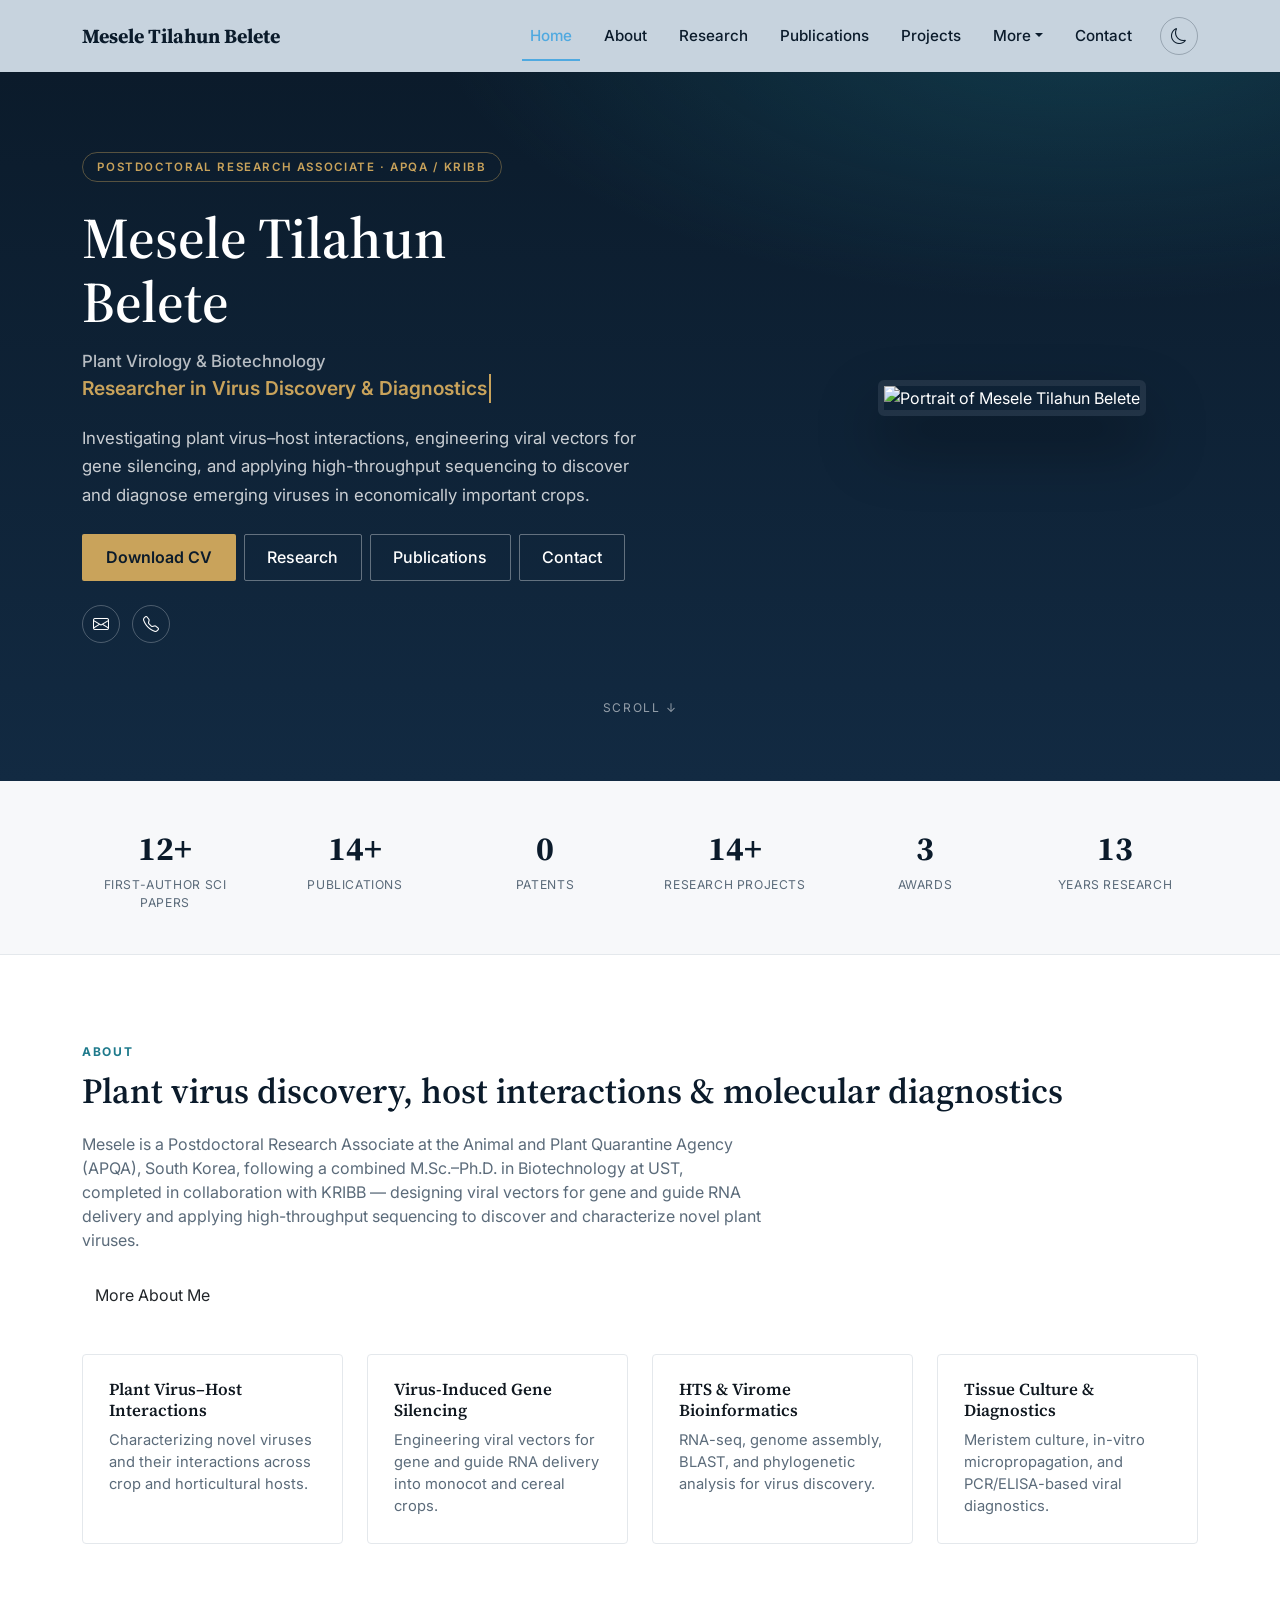
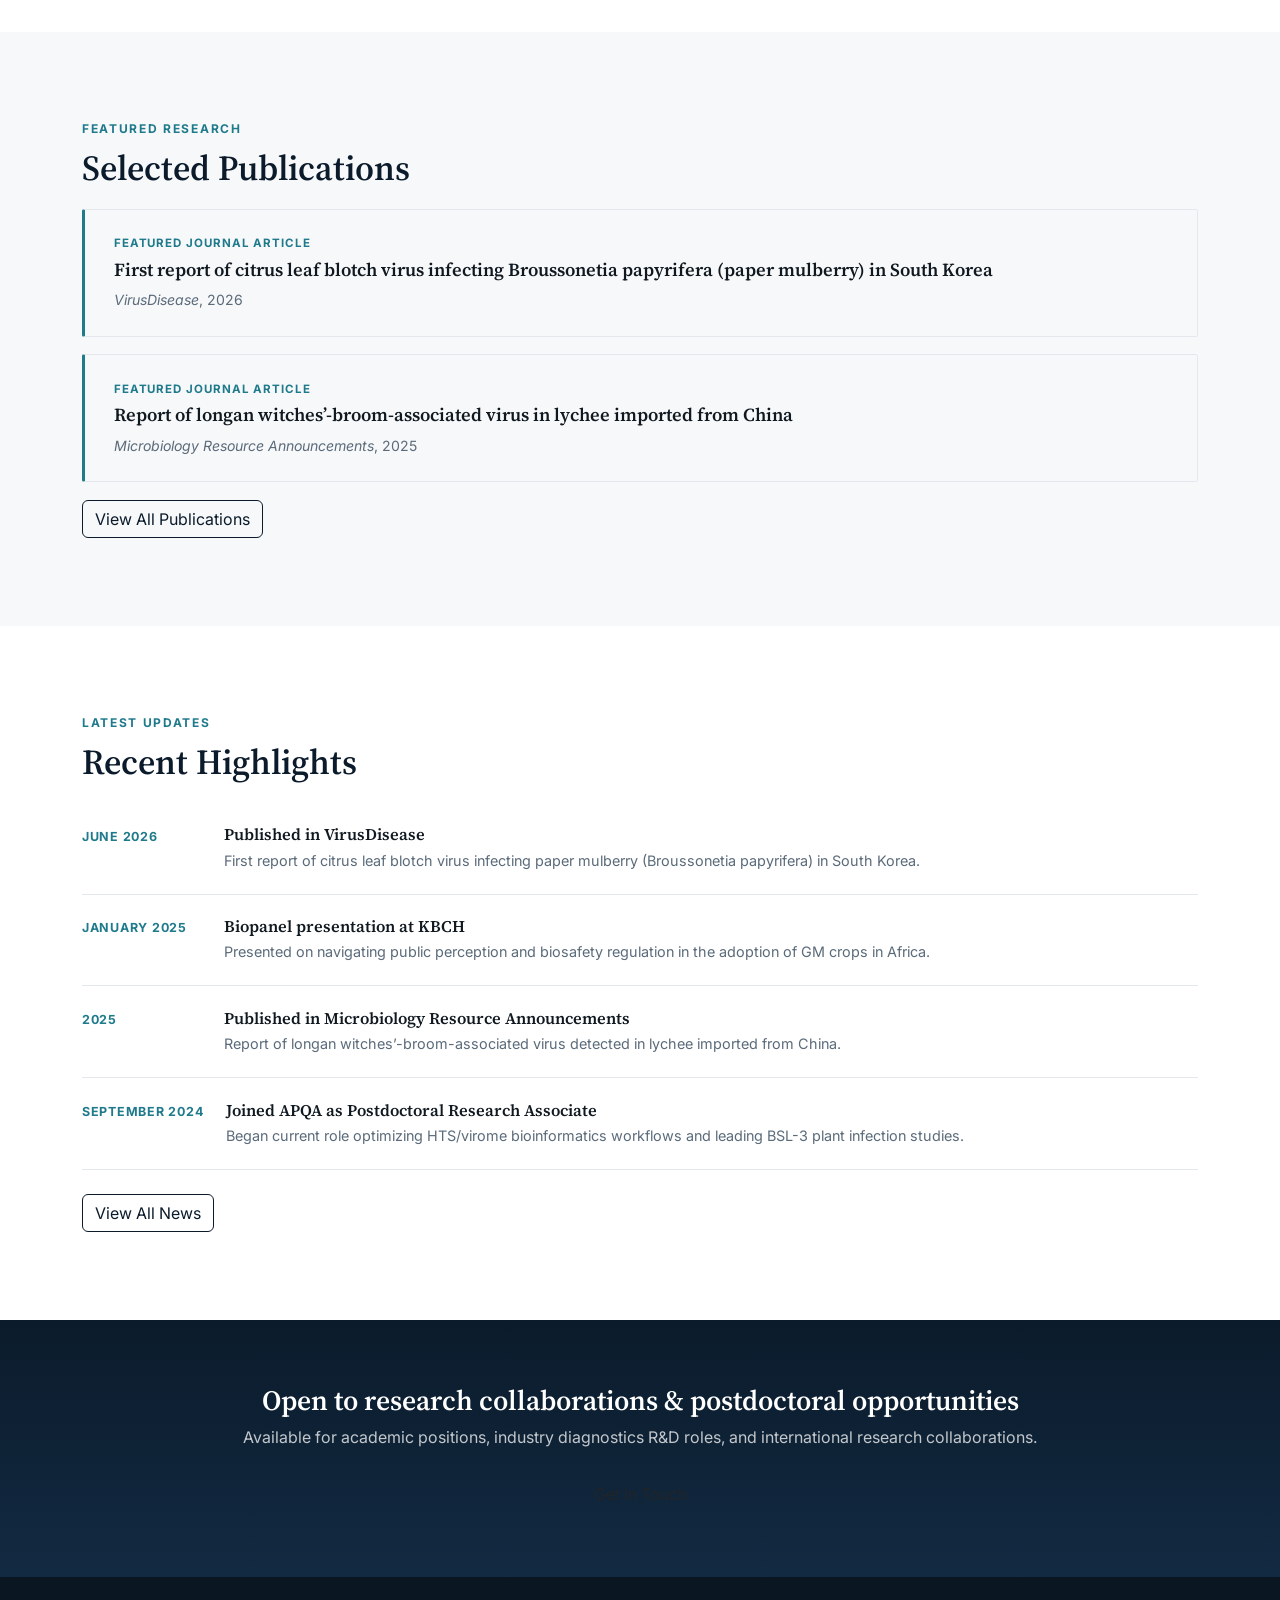
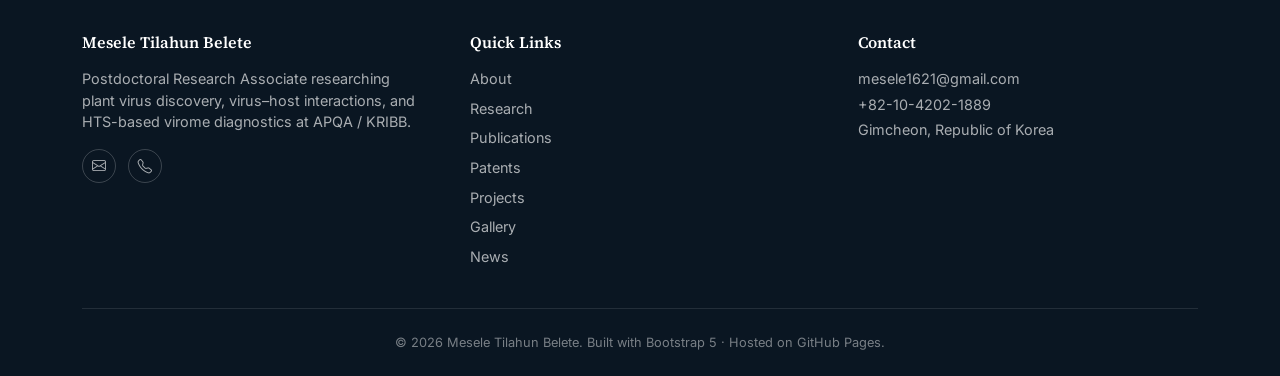
==== index.html @ 94e6e840 "Add files via upload" ====
<!doctype html>
<html lang="en">
<head>
<meta charset="UTF-8">
<meta name="viewport" content="width=device-width, initial-scale=1.0">
<title>Mesele Tilahun Belete | Plant Virologist & Biotechnology Researcher</title>
<meta name="description" content="Mesele Tilahun Belete — Postdoctoral Research Associate at APQA, specializing in plant virus discovery, virus-induced gene silencing, and high-throughput sequencing-based virome diagnostics.">

<link href="https://cdn.jsdelivr.net/npm/bootstrap@5.3.3/dist/css/bootstrap.min.css" rel="stylesheet">
<link rel="stylesheet" href="https://cdn.jsdelivr.net/npm/bootstrap-icons@1.11.3/font/bootstrap-icons.css">
<link rel="preconnect" href="https://fonts.googleapis.com">
<link href="https://fonts.googleapis.com/css2?family=Source+Serif+4:wght@500;600;700&family=Inter:wght@400;500;600;700&display=swap" rel="stylesheet">

<style>
  :root{
    --navy:#0b1b2b;
    --navy-2:#122a42;
    --accent:#1f7a8c;
    --accent-2:#c9a35b;
    --sky:#4fa9e0;
    --ink:#101820;
    --muted:#5b6b7a;
    --paper:#f7f8fa;
    --line:#e4e8ec;
    --nav-bg:#c7d3de;
  }
  html{scroll-behavior:smooth;}
  body{font-family:'Inter',system-ui,sans-serif;color:var(--ink);background:#fff;}
  h1,h2,h3,.display-font{font-family:'Source Serif 4',Georgia,serif;}
  a{text-decoration:none;}
  section[id]{scroll-margin-top:90px;}

  /* Navbar (light, matches contact page) */
  .navbar{background:var(--nav-bg);padding:1rem 0;box-shadow:0 1px 0 rgba(0,0,0,.05);}
  .navbar .navbar-brand{font-family:'Source Serif 4',serif;font-weight:700;color:var(--navy) !important;}
  .navbar .nav-link{color:var(--navy) !important;font-size:.95rem;font-weight:500;margin:0 .5rem;position:relative;}
  .navbar .nav-link.active{color:var(--sky) !important;}
  .navbar .nav-link.active::after{content:"";position:absolute;left:0;right:0;bottom:-6px;height:2px;background:var(--sky);}
  .navbar .dropdown-menu{border:1px solid var(--line);}
  .navbar .dropdown-item{font-size:.9rem;}
  .navbar .btn-outline-contact{border:1px solid rgba(11,27,43,.3);color:var(--navy);font-size:.85rem;padding:.4rem 1rem;border-radius:2px;}
  .navbar .btn-outline-contact:hover{background:var(--navy);color:#fff;}
  .theme-toggle{
    width:38px;height:38px;border-radius:50%;border:1px solid rgba(11,27,43,.25);
    display:flex;align-items:center;justify-content:center;color:var(--navy);background:transparent;
    margin-left:.75rem;flex:0 0 auto;
  }
  .theme-toggle:hover{background:rgba(11,27,43,.08);}

  /* Hero */
  .hero{
    background:radial-gradient(1100px 500px at 85% -10%, rgba(31,122,140,.35), transparent 60%),
      linear-gradient(180deg,var(--navy) 0%, var(--navy-2) 100%);
    color:#fff;padding:5rem 0 4rem;
  }
  .eyebrow{
    display:inline-block;text-transform:uppercase;letter-spacing:.14em;font-size:.72rem;font-weight:600;
    color:var(--accent-2);border:1px solid rgba(201,163,91,.4);padding:.35rem .9rem;border-radius:100px;margin-bottom:1.5rem;
  }
  .hero h1{font-size:clamp(2.3rem,5vw,3.6rem);font-weight:600;line-height:1.1;margin-bottom:0;}
  .hero .subtitle-line{font-size:1.05rem;color:rgba(255,255,255,.7);font-weight:500;margin-top:1rem;}
  .hero .typing-line{
    font-size:1.2rem;color:var(--accent-2);font-weight:600;margin-bottom:1.3rem;
  }
  .hero .typing-line .cursor{
    display:inline-block;width:2px;background:var(--accent-2);margin-left:2px;
    animation:blink 1s steps(1) infinite;
  }
  @keyframes blink{50%{opacity:0;}}
  .hero p.lede{color:rgba(255,255,255,.78);font-size:1.05rem;max-width:560px;line-height:1.7;}
  .hero .btn-primary-cta{background:var(--accent-2);border:none;color:var(--navy);font-weight:600;padding:.7rem 1.5rem;border-radius:2px;}
  .hero .btn-primary-cta:hover{background:#dbb877;color:var(--navy);}
  .hero .btn-ghost{border:1px solid rgba(255,255,255,.35);color:#fff;font-weight:500;padding:.68rem 1.4rem;border-radius:2px;}
  .hero .btn-ghost:hover{background:rgba(255,255,255,.08);color:#fff;}
  .hero .socials a{
    display:inline-flex;align-items:center;justify-content:center;width:38px;height:38px;
    border:1px solid rgba(255,255,255,.25);border-radius:50%;color:#fff;margin-right:.5rem;font-size:1rem;
  }
  .hero .socials a:hover{background:var(--accent-2);border-color:var(--accent-2);color:var(--navy);}
  .hero .portrait-wrap{position:relative;width:100%;max-width:320px;margin-left:auto;}
  .hero .portrait-wrap img{
    width:100%;aspect-ratio:1/1;object-fit:cover;border-radius:6px;
    border:6px solid rgba(255,255,255,.08);box-shadow:0 30px 60px rgba(0,0,0,.35);
  }
  .scroll-cue{text-align:center;color:rgba(255,255,255,.55);font-size:.75rem;letter-spacing:.14em;text-transform:uppercase;margin-top:3.5rem;}

  /* Stats */
  .stats-strip{background:var(--paper);border-bottom:1px solid var(--line);padding:2.6rem 0;}
  .stat-num{font-family:'Source Serif 4',serif;font-size:2.1rem;font-weight:700;color:var(--navy);margin-bottom:.15rem;}
  .stat-label{font-size:.76rem;color:var(--muted);text-transform:uppercase;letter-spacing:.05em;}

  .section{padding:5.5rem 0;}
  .section-kicker{text-transform:uppercase;letter-spacing:.14em;font-size:.75rem;font-weight:700;color:var(--accent);margin-bottom:.6rem;}
  .section-title{font-size:clamp(1.6rem,3vw,2.2rem);font-weight:600;color:var(--navy);margin-bottom:1.2rem;}

  /* About cards */
  .topic-card{border:1px solid var(--line);border-radius:4px;padding:1.6rem;height:100%;transition:.2s ease;}
  .topic-card:hover{border-color:var(--accent);box-shadow:0 12px 30px rgba(15,40,60,.08);transform:translateY(-3px);}
  .topic-card h5{font-family:'Source Serif 4',serif;font-weight:600;font-size:1.05rem;}
  .topic-card p{color:var(--muted);font-size:.92rem;margin-bottom:0;}

  /* Publications */
  .pub-card{border:1px solid var(--line);border-left:3px solid var(--accent);border-radius:2px;padding:1.6rem 1.8rem;margin-bottom:1.1rem;}
  .pub-tag{font-size:.72rem;text-transform:uppercase;letter-spacing:.08em;color:var(--accent);font-weight:700;}
  .pub-card h4{font-family:'Source Serif 4',serif;font-size:1.15rem;font-weight:600;margin:.4rem 0 .5rem;}
  .pub-card .pub-meta{color:var(--muted);font-size:.88rem;}

  /* News */
  .news-item{display:flex;gap:1.4rem;padding:1.4rem 0;border-bottom:1px solid var(--line);}
  .news-date{min-width:120px;font-size:.78rem;text-transform:uppercase;letter-spacing:.06em;color:var(--accent);font-weight:700;padding-top:.15rem;}
  .news-item h5{font-family:'Source Serif 4',serif;font-size:1.02rem;font-weight:600;margin-bottom:.3rem;}
  .news-item p{color:var(--muted);font-size:.9rem;margin-bottom:0;}

  /* CTA */
  .cta-band{background:linear-gradient(180deg,var(--navy) 0%, var(--navy-2) 100%);color:#fff;padding:4rem 0;text-align:center;}
  .cta-band h3{font-weight:600;margin-bottom:.5rem;}
  .cta-band p{color:rgba(255,255,255,.75);margin-bottom:1.6rem;}

  /* Footer */
  footer{background:#0a1622;color:rgba(255,255,255,.65);padding:3.5rem 0 1.5rem;font-size:.9rem;}
  footer h6{color:#fff;font-family:'Source Serif 4',serif;font-weight:600;margin-bottom:1rem;}
  footer a{color:rgba(255,255,255,.65);}
  footer a:hover{color:var(--accent-2);}
  footer .footer-socials a{display:inline-flex;align-items:center;justify-content:center;width:34px;height:34px;border:1px solid rgba(255,255,255,.2);border-radius:50%;margin-right:.5rem;}
  footer .foot-bottom{border-top:1px solid rgba(255,255,255,.1);margin-top:2.5rem;padding-top:1.5rem;font-size:.8rem;color:rgba(255,255,255,.45);}
</style>
</head>
<body>

<!-- Navbar: Home / About / Research / Publications / Projects / More (dropdown) / Contact -->
<nav class="navbar navbar-expand-lg">
  <div class="container">
    <a class="navbar-brand" href="#top">Mesele Tilahun Belete</a>
    <button class="navbar-toggler" type="button" data-bs-toggle="collapse" data-bs-target="#nav">
      <span class="navbar-toggler-icon"></span>
    </button>
    <div class="collapse navbar-collapse" id="nav">
      <ul class="navbar-nav ms-auto align-items-lg-center">
        <li class="nav-item"><a class="nav-link active" href="#top">Home</a></li>
        <li class="nav-item"><a class="nav-link" href="about.html">About</a></li>
        <li class="nav-item"><a class="nav-link" href="research.html">Research</a></li>
        <li class="nav-item"><a class="nav-link" href="publications.html">Publications</a></li>
        <li class="nav-item"><a class="nav-link" href="projects.html">Projects</a></li>
        <li class="nav-item dropdown">
          <a class="nav-link dropdown-toggle" href="#" role="button" data-bs-toggle="dropdown">More</a>
          <ul class="dropdown-menu dropdown-menu-end">
            <li><a class="dropdown-item" href="patents.html">Patents</a></li>
            <li><a class="dropdown-item" href="gallery.html">Gallery</a></li>
            <li><a class="dropdown-item" href="news.html">News</a></li>
            <li><a class="dropdown-item" href="awards.html">Awards</a></li>
            <li><a class="dropdown-item" href="teaching.html">Teaching</a></li>
            <li><a class="dropdown-item" href="cv.html">Full CV</a></li>
          </ul>
        </li>
        <li class="nav-item"><a class="nav-link" href="contact.html">Contact</a></li>
        <li class="nav-item">
          <button class="theme-toggle" id="themeToggle" title="Toggle theme" type="button">
            <i class="bi bi-moon"></i>
          </button>
        </li>
      </ul>
    </div>
  </div>
</nav>

<!-- Hero -->
<header class="hero" id="top">
  <div class="container">
    <div class="row align-items-center gy-5">
      <div class="col-lg-7">
        <span class="eyebrow">Postdoctoral Research Associate &middot; APQA / KRIBB</span>
        <h1>Mesele Tilahun<br>Belete</h1>
        <div class="subtitle-line">Plant Virology &amp; Biotechnology</div>
        <div class="typing-line">Researcher in Virus Discovery &amp; Diagnostics<span class="cursor">&nbsp;</span></div>
        <p class="lede">Investigating plant virus&ndash;host interactions, engineering viral vectors for gene silencing, and applying high-throughput sequencing to discover and diagnose emerging viruses in economically important crops.</p>
        <div class="d-flex flex-wrap gap-2 mt-4 mb-4">
          <a href="files/CV.pdf" class="btn btn-primary-cta">Download CV</a>
          <a href="research.html" class="btn btn-ghost">Research</a>
          <a href="publications.html" class="btn btn-ghost">Publications</a>
          <a href="contact.html" class="btn btn-ghost">Contact</a>
        </div>
        <div class="socials">
          <a href="mailto:mesele1621@gmail.com" title="Email"><i class="bi bi-envelope"></i></a>
          <a href="tel:+821042021889" title="Phone"><i class="bi bi-telephone"></i></a>
        </div>
      </div>
      <div class="col-lg-5">
        <div class="portrait-wrap">
          <img src="images/profile.jpg" alt="Portrait of Mesele Tilahun Belete">
        </div>
      </div>
    </div>
    <div class="scroll-cue">Scroll &darr;</div>
  </div>
</header>

<!-- Stats -->
<section class="stats-strip">
  <div class="container">
    <div class="row text-center gy-4">
      <div class="col-6 col-md-2">
        <div class="stat-num">12+</div>
        <div class="stat-label">First-Author SCI Papers</div>
      </div>
      <div class="col-6 col-md-2">
        <div class="stat-num">14+</div>
        <div class="stat-label">Publications</div>
      </div>
      <div class="col-6 col-md-2">
        <div class="stat-num">0</div>
        <div class="stat-label">Patents</div>
      </div>
      <div class="col-6 col-md-2">
        <div class="stat-num">14+</div>
        <div class="stat-label">Research Projects</div>
      </div>
      <div class="col-6 col-md-2">
        <div class="stat-num">3</div>
        <div class="stat-label">Awards</div>
      </div>
      <div class="col-6 col-md-2">
        <div class="stat-num">13</div>
        <div class="stat-label">Years Research</div>
      </div>
    </div>
  </div>
</section>

<!-- About -->
<section class="section" id="about">
  <div class="container">
    <div class="section-kicker">About</div>
    <h2 class="section-title">Plant virus discovery, host interactions &amp; molecular diagnostics</h2>
    <p style="color:var(--muted);max-width:680px;">Mesele is a Postdoctoral Research Associate at the Animal and Plant Quarantine Agency (APQA), South Korea, following a combined M.Sc.&ndash;Ph.D. in Biotechnology at UST, completed in collaboration with KRIBB &mdash; designing viral vectors for gene and guide RNA delivery and applying high-throughput sequencing to discover and characterize novel plant viruses.</p>
    <a href="about.html" class="btn btn-primary-cta mt-2">More About Me</a>

    <div class="row g-4 mt-3">
      <div class="col-md-6 col-lg-3">
        <div class="topic-card">
          <h5>Plant Virus&ndash;Host Interactions</h5>
          <p>Characterizing novel viruses and their interactions across crop and horticultural hosts.</p>
        </div>
      </div>
      <div class="col-md-6 col-lg-3">
        <div class="topic-card">
          <h5>Virus-Induced Gene Silencing</h5>
          <p>Engineering viral vectors for gene and guide RNA delivery into monocot and cereal crops.</p>
        </div>
      </div>
      <div class="col-md-6 col-lg-3">
        <div class="topic-card">
          <h5>HTS &amp; Virome Bioinformatics</h5>
          <p>RNA-seq, genome assembly, BLAST, and phylogenetic analysis for virus discovery.</p>
        </div>
      </div>
      <div class="col-md-6 col-lg-3">
        <div class="topic-card">
          <h5>Tissue Culture &amp; Diagnostics</h5>
          <p>Meristem culture, in-vitro micropropagation, and PCR/ELISA-based viral diagnostics.</p>
        </div>
      </div>
    </div>
  </div>
</section>

<!-- Selected Publications -->
<section class="section" style="background:var(--paper);" id="publications">
  <div class="section-kicker container">Featured Research</div>
  <h2 class="section-title container">Selected Publications</h2>
  <div class="container">
    <div class="pub-card">
      <div class="pub-tag">Featured Journal Article</div>
      <h4>First report of citrus leaf blotch virus infecting Broussonetia papyrifera (paper mulberry) in South Korea</h4>
      <div class="pub-meta"><em>VirusDisease</em>, 2026</div>
    </div>
    <div class="pub-card">
      <div class="pub-tag">Featured Journal Article</div>
      <h4>Report of longan witches&rsquo;-broom-associated virus in lychee imported from China</h4>
      <div class="pub-meta"><em>Microbiology Resource Announcements</em>, 2025</div>
    </div>
    <a href="publications.html" class="btn btn-ghost" style="border-color:var(--navy);color:var(--navy);">View All Publications</a>
  </div>
</section>

<!-- Recent Highlights -->
<section class="section" id="news">
  <div class="container">
    <div class="section-kicker">Latest Updates</div>
    <h2 class="section-title">Recent Highlights</h2>

    <div class="news-item">
      <div class="news-date">June 2026</div>
      <div>
        <h5>Published in VirusDisease</h5>
        <p>First report of citrus leaf blotch virus infecting paper mulberry (Broussonetia papyrifera) in South Korea.</p>
      </div>
    </div>
    <div class="news-item">
      <div class="news-date">January 2025</div>
      <div>
        <h5>Biopanel presentation at KBCH</h5>
        <p>Presented on navigating public perception and biosafety regulation in the adoption of GM crops in Africa.</p>
      </div>
    </div>
    <div class="news-item">
      <div class="news-date">2025</div>
      <div>
        <h5>Published in Microbiology Resource Announcements</h5>
        <p>Report of longan witches&rsquo;-broom-associated virus detected in lychee imported from China.</p>
      </div>
    </div>
    <div class="news-item">
      <div class="news-date">September 2024</div>
      <div>
        <h5>Joined APQA as Postdoctoral Research Associate</h5>
        <p>Began current role optimizing HTS/virome bioinformatics workflows and leading BSL-3 plant infection studies.</p>
      </div>
    </div>

    <a href="news.html" class="btn btn-ghost mt-4" style="border-color:var(--navy);color:var(--navy);">View All News</a>
  </div>
</section>

<!-- CTA -->
<section class="cta-band">
  <div class="container">
    <h3>Open to research collaborations &amp; postdoctoral opportunities</h3>
    <p>Available for academic positions, industry diagnostics R&amp;D roles, and international research collaborations.</p>
    <a href="contact.html" class="btn btn-primary-cta">Get in Touch</a>
  </div>
</section>

<!-- Footer -->
<footer>
  <div class="container">
    <div class="row g-5">
      <div class="col-lg-4">
        <h6>Mesele Tilahun Belete</h6>
        <p>Postdoctoral Research Associate researching plant virus discovery, virus&ndash;host interactions, and HTS-based virome diagnostics at APQA / KRIBB.</p>
        <div class="footer-socials mt-3">
          <a href="mailto:mesele1621@gmail.com"><i class="bi bi-envelope"></i></a>
          <a href="tel:+821042021889"><i class="bi bi-telephone"></i></a>
        </div>
      </div>
      <div class="col-lg-4">
        <h6>Quick Links</h6>
        <div class="d-flex flex-column gap-2">
          <a href="about.html">About</a>
          <a href="research.html">Research</a>
          <a href="publications.html">Publications</a>
          <a href="patents.html">Patents</a>
          <a href="projects.html">Projects</a>
          <a href="gallery.html">Gallery</a>
          <a href="news.html">News</a>
        </div>
      </div>
      <div class="col-lg-4">
        <h6>Contact</h6>
        <p class="mb-1"><a href="mailto:mesele1621@gmail.com">mesele1621@gmail.com</a></p>
        <p class="mb-1">+82-10-4202-1889</p>
        <p class="mb-1">Gimcheon, Republic of Korea</p>
      </div>
    </div>
    <div class="foot-bottom text-center">
      &copy; <span id="year"></span> Mesele Tilahun Belete. Built with Bootstrap 5 &middot; Hosted on GitHub Pages.
    </div>
  </div>
</footer>

<script src="https://cdn.jsdelivr.net/npm/bootstrap@5.3.3/dist/js/bootstrap.bundle.min.js"></script>
<script>
  document.getElementById('year').textContent = new Date().getFullYear();

  // simple light/dark toggle (visual only, matches the moon icon in the nav)
  const toggle = document.getElementById('themeToggle');
  const icon = toggle.querySelector('i');
  toggle.addEventListener('click', () => {
    document.body.classList.toggle('dark-mode');
    const isDark = document.body.classList.contains('dark-mode');
    icon.className = isDark ? 'bi bi-sun' : 'bi bi-moon';
  });
</script>
</body>
</html>
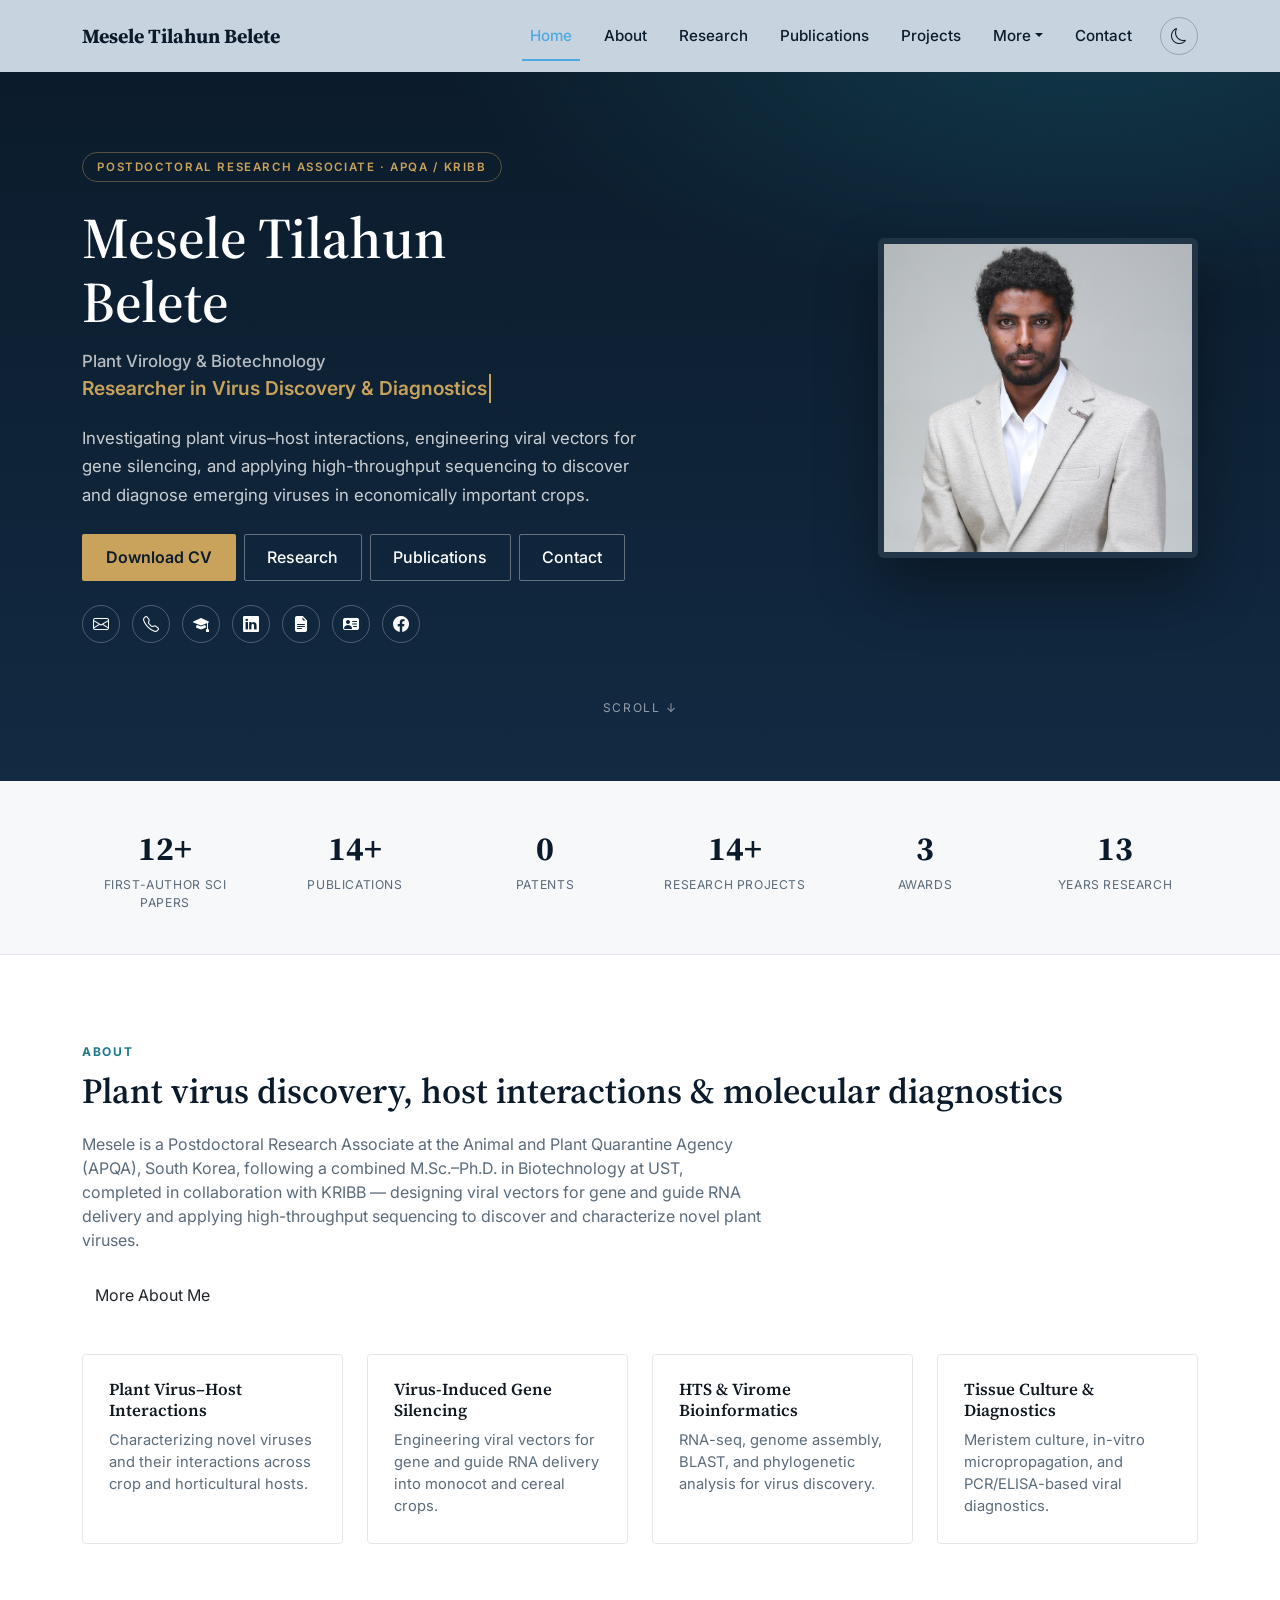
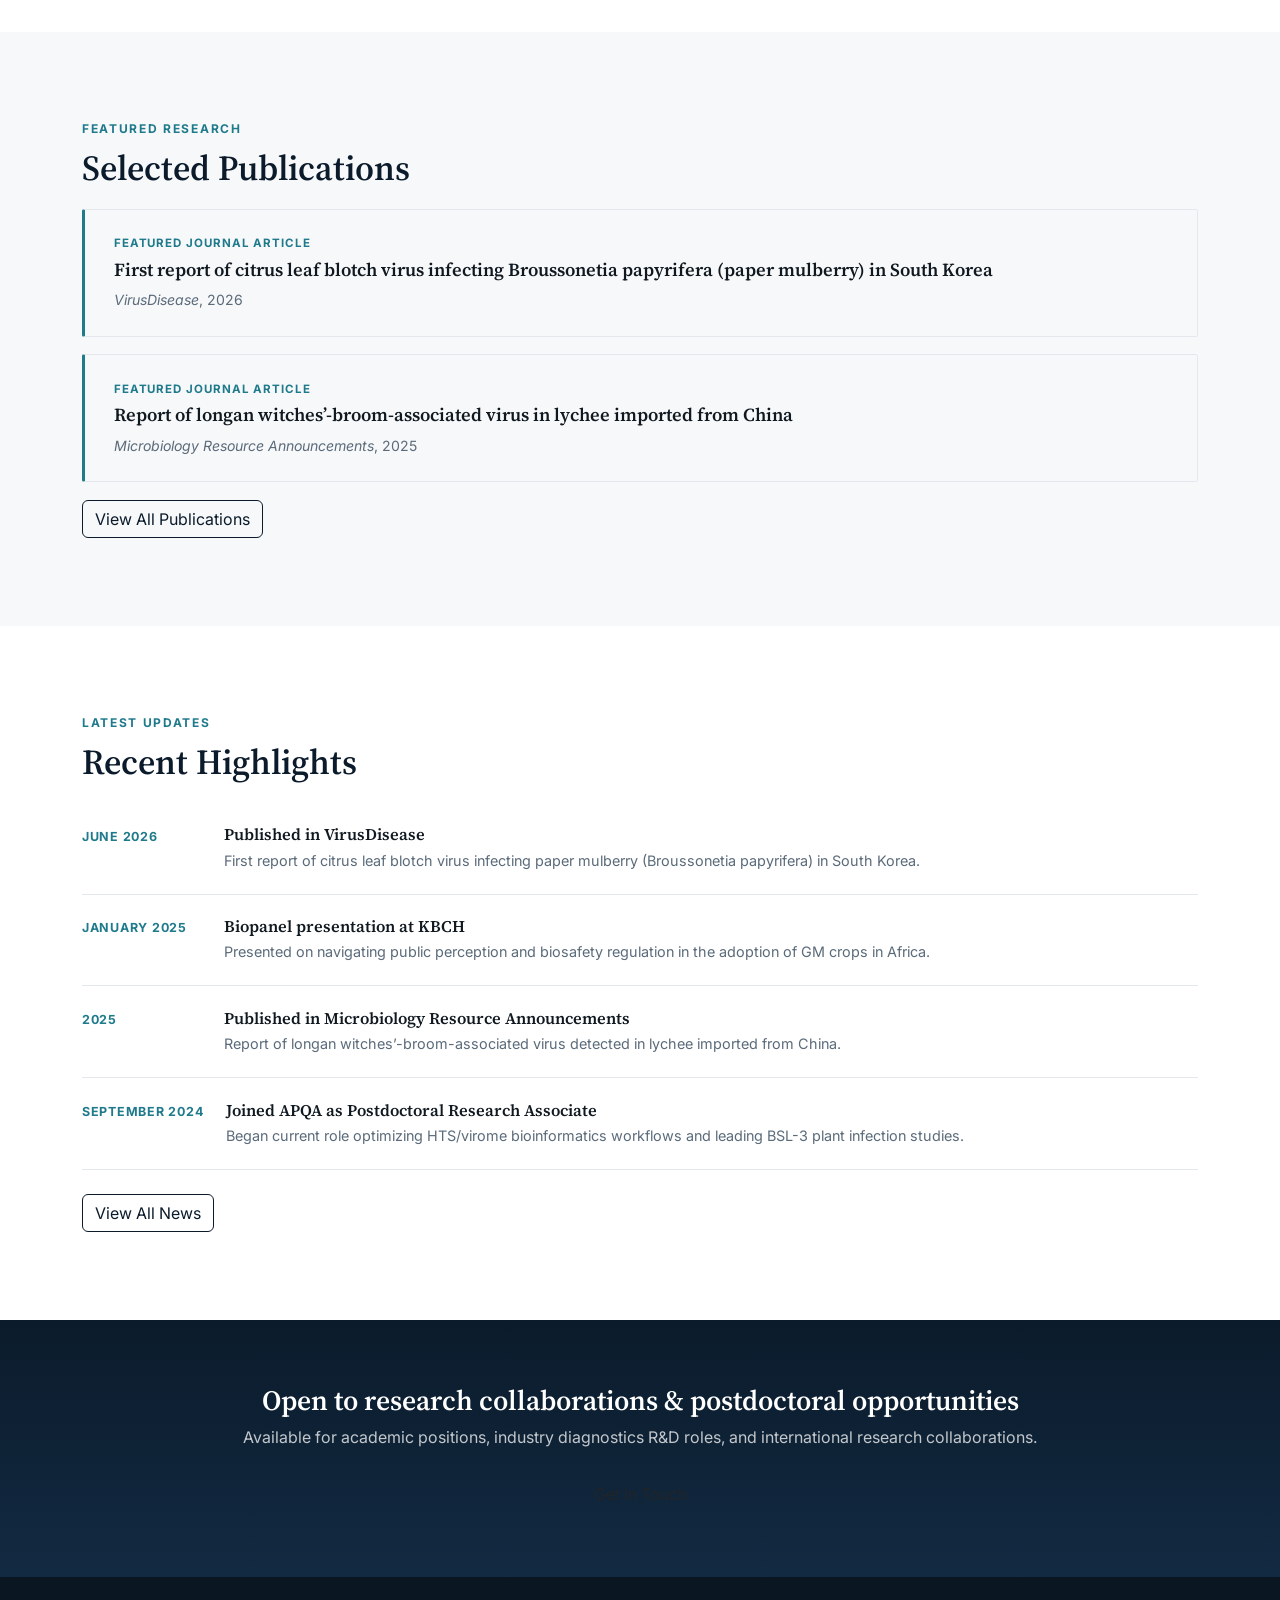
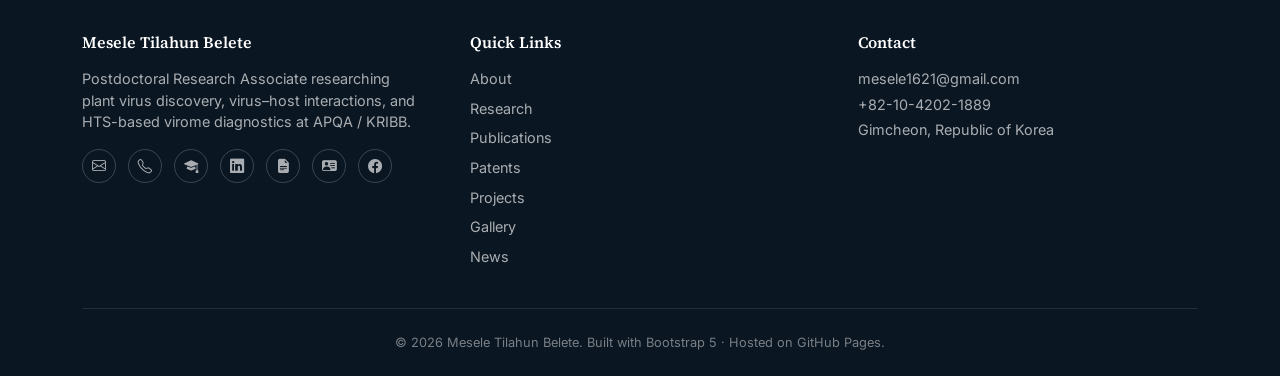
==== commit 77f5b479: "Add files via upload" ====
--- a/index.html
+++ b/index.html
@@ -182,6 +182,11 @@
         <div class="socials">
           <a href="mailto:mesele1621@gmail.com" title="Email"><i class="bi bi-envelope"></i></a>
           <a href="tel:+821042021889" title="Phone"><i class="bi bi-telephone"></i></a>
+          <a href="https://scholar.google.com/citations?hl=en&amp;user=Fv3DatsAAAAJ&amp;view_op=list_works&amp;sortby=pubdate" title="Google Scholar" target="_blank" rel="noopener"><i class="bi bi-mortarboard-fill"></i></a>
+          <a href="https://www.linkedin.com/in/mesele-tilahun-belete-8b5aa0107" title="LinkedIn" target="_blank" rel="noopener"><i class="bi bi-linkedin"></i></a>
+          <a href="https://www.researchgate.net/profile/Mesele-Belete-2?ev=prf_overview" title="ResearchGate" target="_blank" rel="noopener"><i class="bi bi-file-earmark-text-fill"></i></a>
+          <a href="https://orcid.org/0000-0002-1504-1804" title="ORCID" target="_blank" rel="noopener"><i class="bi bi-person-vcard-fill"></i></a>
+          <a href="https://www.facebook.com/mes.biot" title="Facebook" target="_blank" rel="noopener"><i class="bi bi-facebook"></i></a>
         </div>
       </div>
       <div class="col-lg-5">
@@ -338,8 +343,13 @@
         <h6>Mesele Tilahun Belete</h6>
         <p>Postdoctoral Research Associate researching plant virus discovery, virus&ndash;host interactions, and HTS-based virome diagnostics at APQA / KRIBB.</p>
         <div class="footer-socials mt-3">
-          <a href="mailto:mesele1621@gmail.com"><i class="bi bi-envelope"></i></a>
-          <a href="tel:+821042021889"><i class="bi bi-telephone"></i></a>
+          <a href="mailto:mesele1621@gmail.com" title="Email"><i class="bi bi-envelope"></i></a>
+          <a href="tel:+821042021889" title="Phone"><i class="bi bi-telephone"></i></a>
+          <a href="https://scholar.google.com/citations?hl=en&amp;user=Fv3DatsAAAAJ&amp;view_op=list_works&amp;sortby=pubdate" title="Google Scholar" target="_blank" rel="noopener"><i class="bi bi-mortarboard-fill"></i></a>
+          <a href="https://www.linkedin.com/in/mesele-tilahun-belete-8b5aa0107" title="LinkedIn" target="_blank" rel="noopener"><i class="bi bi-linkedin"></i></a>
+          <a href="https://www.researchgate.net/profile/Mesele-Belete-2?ev=prf_overview" title="ResearchGate" target="_blank" rel="noopener"><i class="bi bi-file-earmark-text-fill"></i></a>
+          <a href="https://orcid.org/0000-0002-1504-1804" title="ORCID" target="_blank" rel="noopener"><i class="bi bi-person-vcard-fill"></i></a>
+          <a href="https://www.facebook.com/mes.biot" title="Facebook" target="_blank" rel="noopener"><i class="bi bi-facebook"></i></a>
         </div>
       </div>
       <div class="col-lg-4">
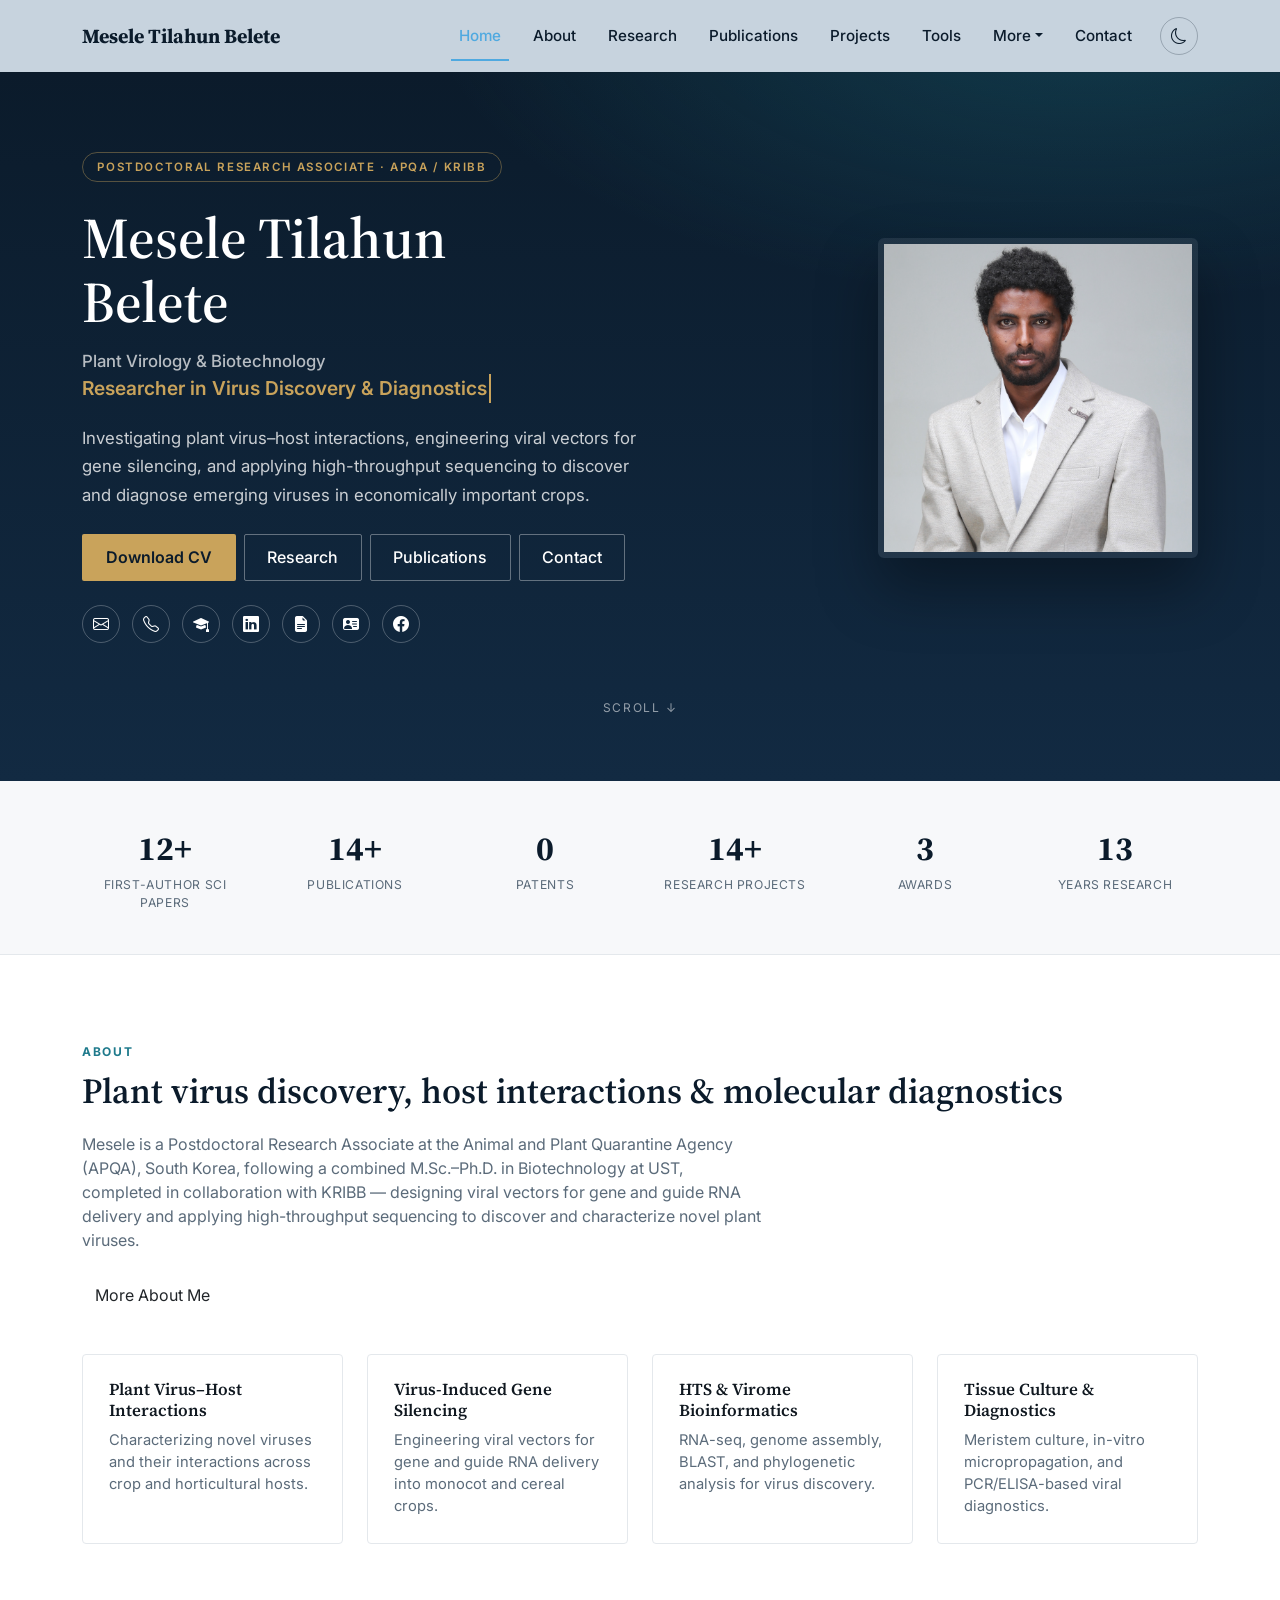
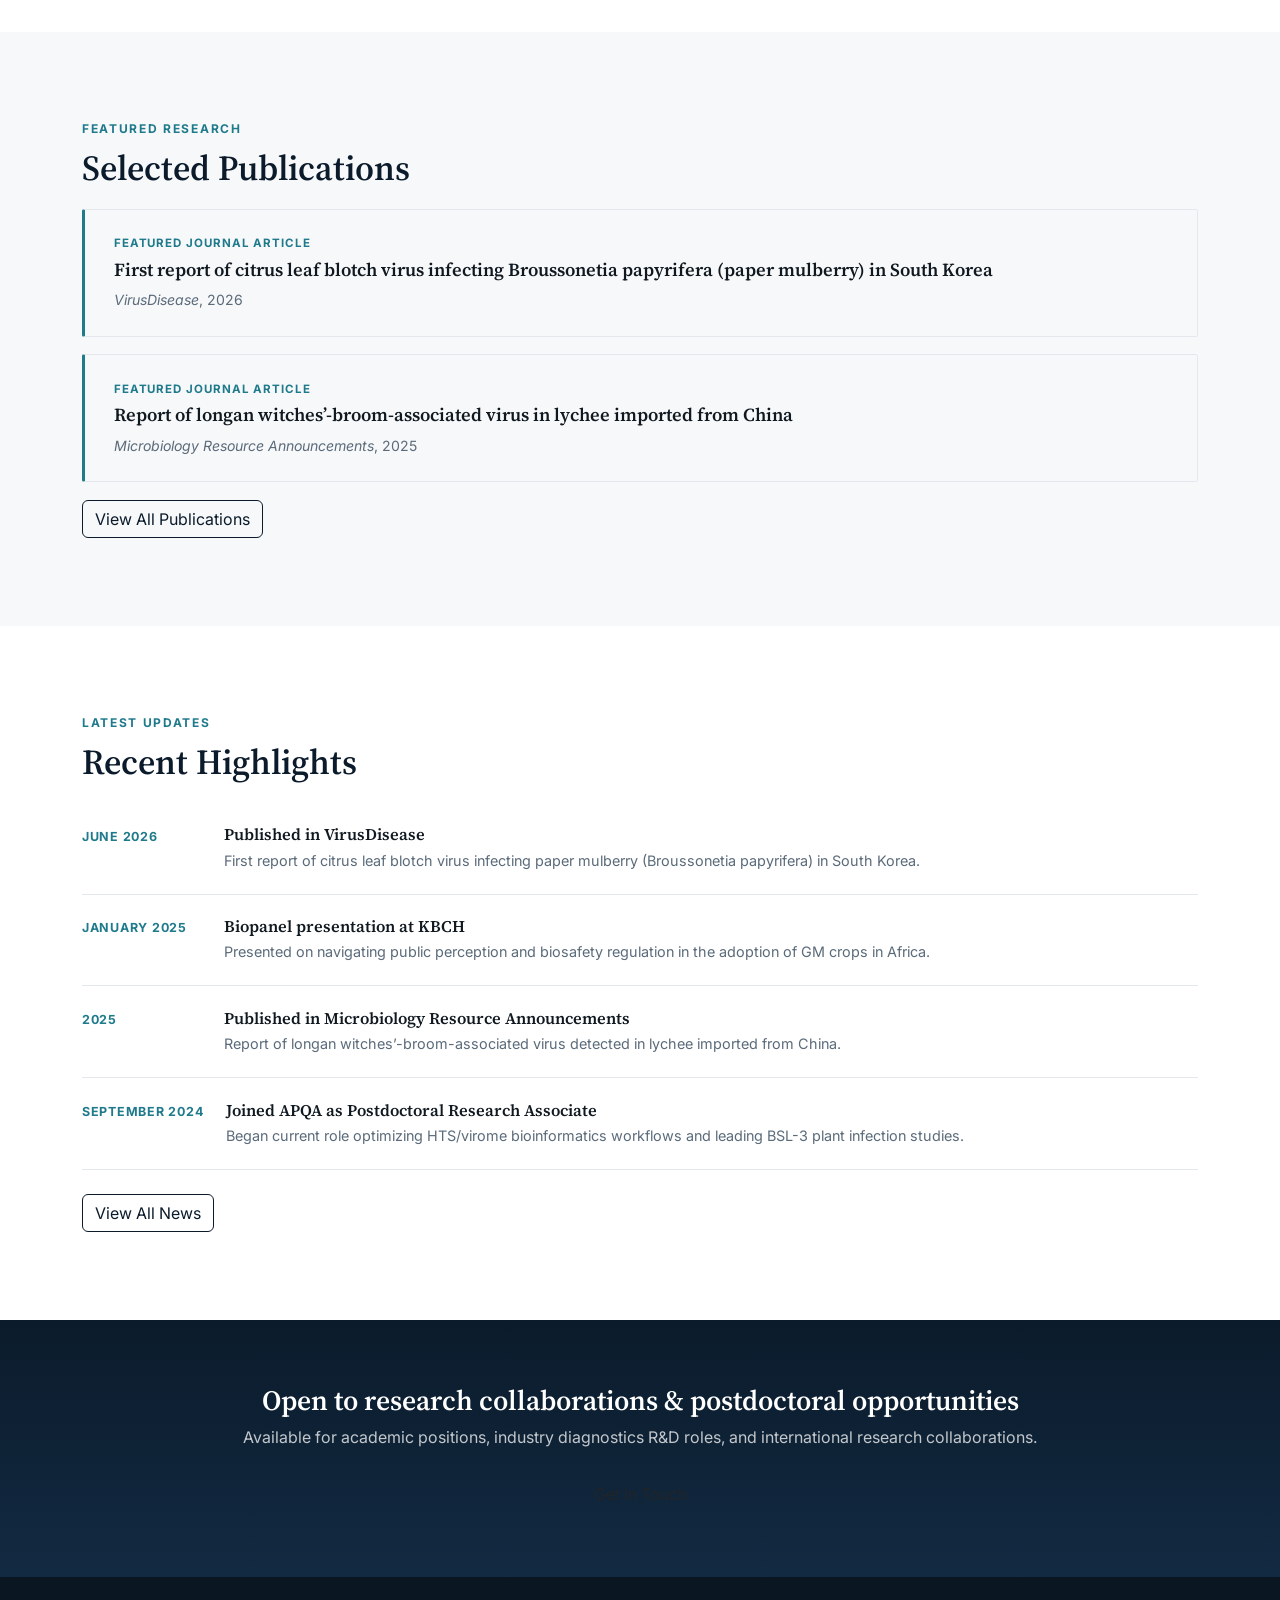
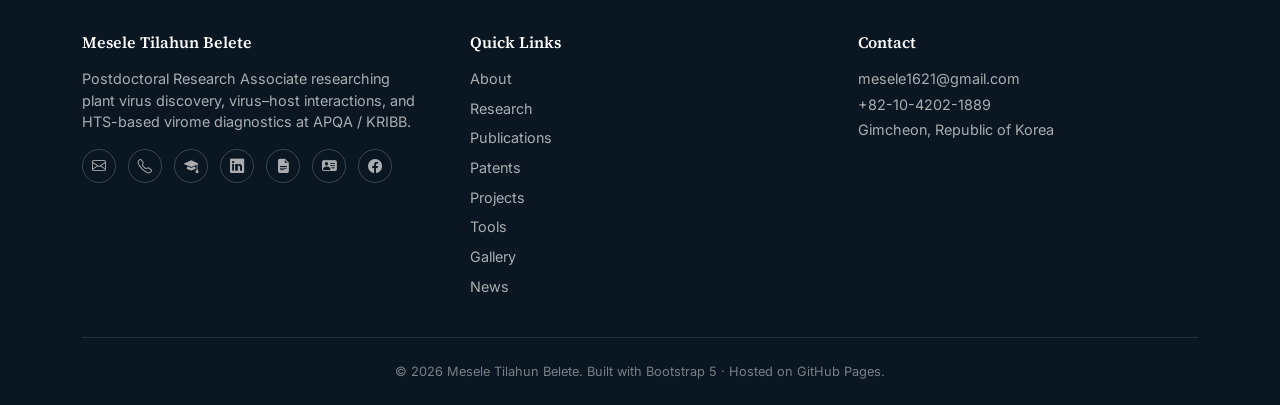
==== commit be993bea: "Add files via upload" ====
--- a/index.html
+++ b/index.html
@@ -141,6 +141,7 @@
         <li class="nav-item"><a class="nav-link" href="research.html">Research</a></li>
         <li class="nav-item"><a class="nav-link" href="publications.html">Publications</a></li>
         <li class="nav-item"><a class="nav-link" href="projects.html">Projects</a></li>
+        <li class="nav-item"><a class="nav-link" href="tools.html">Tools</a></li>
         <li class="nav-item dropdown">
           <a class="nav-link dropdown-toggle" href="#" role="button" data-bs-toggle="dropdown">More</a>
           <ul class="dropdown-menu dropdown-menu-end">
@@ -360,6 +361,7 @@
           <a href="publications.html">Publications</a>
           <a href="patents.html">Patents</a>
           <a href="projects.html">Projects</a>
+          <a href="tools.html">Tools</a>
           <a href="gallery.html">Gallery</a>
           <a href="news.html">News</a>
         </div>
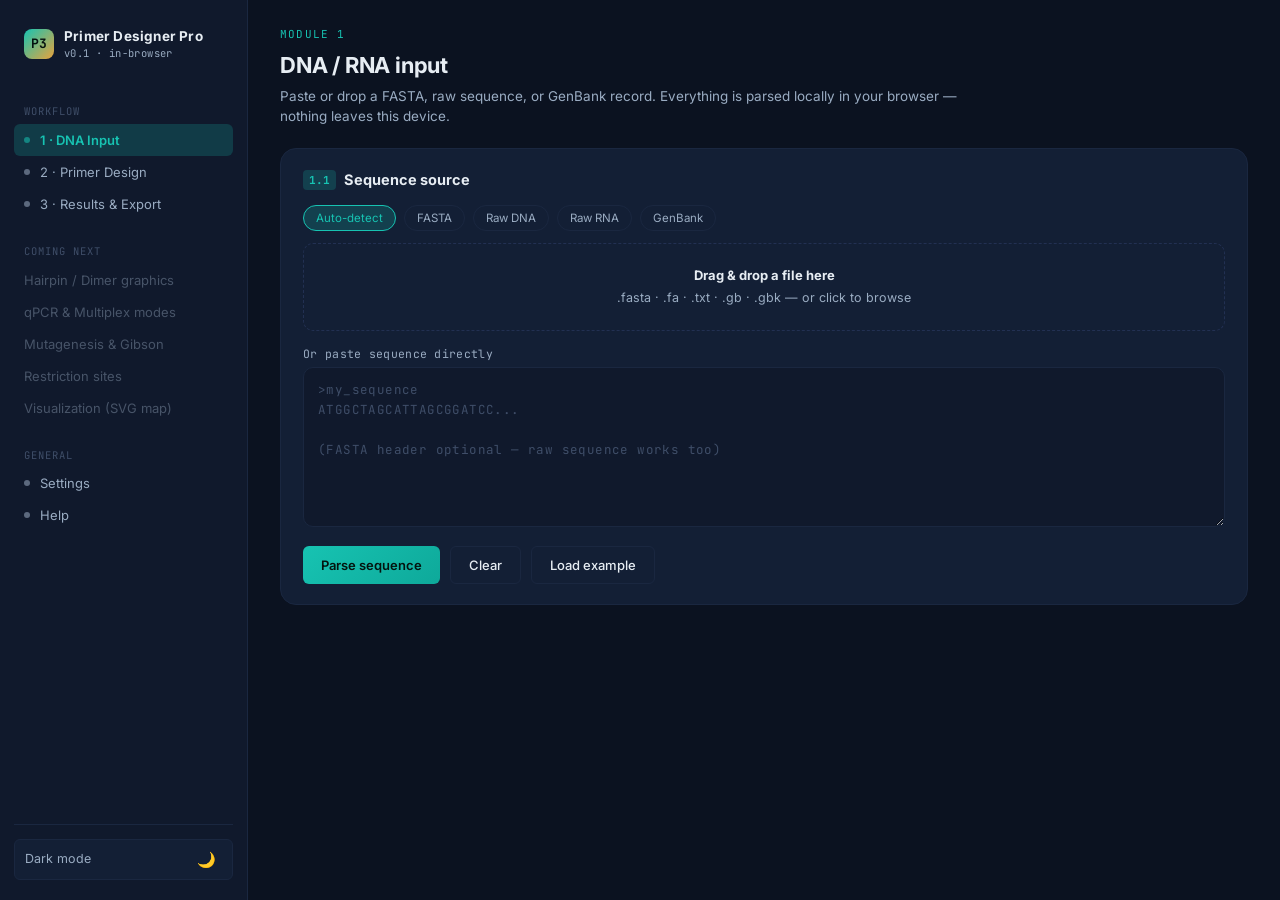
==== commit 88bfc424: "Add files via upload" ====
--- a/index.html
+++ b/index.html
@@ -1,396 +1,293 @@
-<!doctype html>
-<html lang="en">
+<!DOCTYPE html>
+<html lang="en" data-theme="dark">
 <head>
 <meta charset="UTF-8">
 <meta name="viewport" content="width=device-width, initial-scale=1.0">
-<title>Mesele Tilahun Belete | Plant Virologist & Biotechnology Researcher</title>
-<meta name="description" content="Mesele Tilahun Belete — Postdoctoral Research Associate at APQA, specializing in plant virus discovery, virus-induced gene silencing, and high-throughput sequencing-based virome diagnostics.">
-
-<link href="https://cdn.jsdelivr.net/npm/bootstrap@5.3.3/dist/css/bootstrap.min.css" rel="stylesheet">
-<link rel="stylesheet" href="https://cdn.jsdelivr.net/npm/bootstrap-icons@1.11.3/font/bootstrap-icons.css">
+<title>Advanced Primer Designer Pro</title>
 <link rel="preconnect" href="https://fonts.googleapis.com">
-<link href="https://fonts.googleapis.com/css2?family=Source+Serif+4:wght@500;600;700&family=Inter:wght@400;500;600;700&display=swap" rel="stylesheet">
-
-<style>
-  :root{
-    --navy:#0b1b2b;
-    --navy-2:#122a42;
-    --accent:#1f7a8c;
-    --accent-2:#c9a35b;
-    --sky:#4fa9e0;
-    --ink:#101820;
-    --muted:#5b6b7a;
-    --paper:#f7f8fa;
-    --line:#e4e8ec;
-    --nav-bg:#c7d3de;
-  }
-  html{scroll-behavior:smooth;}
-  body{font-family:'Inter',system-ui,sans-serif;color:var(--ink);background:#fff;}
-  h1,h2,h3,.display-font{font-family:'Source Serif 4',Georgia,serif;}
-  a{text-decoration:none;}
-  section[id]{scroll-margin-top:90px;}
-
-  /* Navbar (light, matches contact page) */
-  .navbar{background:var(--nav-bg);padding:1rem 0;box-shadow:0 1px 0 rgba(0,0,0,.05);}
-  .navbar .navbar-brand{font-family:'Source Serif 4',serif;font-weight:700;color:var(--navy) !important;}
-  .navbar .nav-link{color:var(--navy) !important;font-size:.95rem;font-weight:500;margin:0 .5rem;position:relative;}
-  .navbar .nav-link.active{color:var(--sky) !important;}
-  .navbar .nav-link.active::after{content:"";position:absolute;left:0;right:0;bottom:-6px;height:2px;background:var(--sky);}
-  .navbar .dropdown-menu{border:1px solid var(--line);}
-  .navbar .dropdown-item{font-size:.9rem;}
-  .navbar .btn-outline-contact{border:1px solid rgba(11,27,43,.3);color:var(--navy);font-size:.85rem;padding:.4rem 1rem;border-radius:2px;}
-  .navbar .btn-outline-contact:hover{background:var(--navy);color:#fff;}
-  .theme-toggle{
-    width:38px;height:38px;border-radius:50%;border:1px solid rgba(11,27,43,.25);
-    display:flex;align-items:center;justify-content:center;color:var(--navy);background:transparent;
-    margin-left:.75rem;flex:0 0 auto;
-  }
-  .theme-toggle:hover{background:rgba(11,27,43,.08);}
-
-  /* Hero */
-  .hero{
-    background:radial-gradient(1100px 500px at 85% -10%, rgba(31,122,140,.35), transparent 60%),
-      linear-gradient(180deg,var(--navy) 0%, var(--navy-2) 100%);
-    color:#fff;padding:5rem 0 4rem;
-  }
-  .eyebrow{
-    display:inline-block;text-transform:uppercase;letter-spacing:.14em;font-size:.72rem;font-weight:600;
-    color:var(--accent-2);border:1px solid rgba(201,163,91,.4);padding:.35rem .9rem;border-radius:100px;margin-bottom:1.5rem;
-  }
-  .hero h1{font-size:clamp(2.3rem,5vw,3.6rem);font-weight:600;line-height:1.1;margin-bottom:0;}
-  .hero .subtitle-line{font-size:1.05rem;color:rgba(255,255,255,.7);font-weight:500;margin-top:1rem;}
-  .hero .typing-line{
-    font-size:1.2rem;color:var(--accent-2);font-weight:600;margin-bottom:1.3rem;
-  }
-  .hero .typing-line .cursor{
-    display:inline-block;width:2px;background:var(--accent-2);margin-left:2px;
-    animation:blink 1s steps(1) infinite;
-  }
-  @keyframes blink{50%{opacity:0;}}
-  .hero p.lede{color:rgba(255,255,255,.78);font-size:1.05rem;max-width:560px;line-height:1.7;}
-  .hero .btn-primary-cta{background:var(--accent-2);border:none;color:var(--navy);font-weight:600;padding:.7rem 1.5rem;border-radius:2px;}
-  .hero .btn-primary-cta:hover{background:#dbb877;color:var(--navy);}
-  .hero .btn-ghost{border:1px solid rgba(255,255,255,.35);color:#fff;font-weight:500;padding:.68rem 1.4rem;border-radius:2px;}
-  .hero .btn-ghost:hover{background:rgba(255,255,255,.08);color:#fff;}
-  .hero .socials a{
-    display:inline-flex;align-items:center;justify-content:center;width:38px;height:38px;
-    border:1px solid rgba(255,255,255,.25);border-radius:50%;color:#fff;margin-right:.5rem;font-size:1rem;
-  }
-  .hero .socials a:hover{background:var(--accent-2);border-color:var(--accent-2);color:var(--navy);}
-  .hero .portrait-wrap{position:relative;width:100%;max-width:320px;margin-left:auto;}
-  .hero .portrait-wrap img{
-    width:100%;aspect-ratio:1/1;object-fit:cover;border-radius:6px;
-    border:6px solid rgba(255,255,255,.08);box-shadow:0 30px 60px rgba(0,0,0,.35);
-  }
-  .scroll-cue{text-align:center;color:rgba(255,255,255,.55);font-size:.75rem;letter-spacing:.14em;text-transform:uppercase;margin-top:3.5rem;}
-
-  /* Stats */
-  .stats-strip{background:var(--paper);border-bottom:1px solid var(--line);padding:2.6rem 0;}
-  .stat-num{font-family:'Source Serif 4',serif;font-size:2.1rem;font-weight:700;color:var(--navy);margin-bottom:.15rem;}
-  .stat-label{font-size:.76rem;color:var(--muted);text-transform:uppercase;letter-spacing:.05em;}
-
-  .section{padding:5.5rem 0;}
-  .section-kicker{text-transform:uppercase;letter-spacing:.14em;font-size:.75rem;font-weight:700;color:var(--accent);margin-bottom:.6rem;}
-  .section-title{font-size:clamp(1.6rem,3vw,2.2rem);font-weight:600;color:var(--navy);margin-bottom:1.2rem;}
-
-  /* About cards */
-  .topic-card{border:1px solid var(--line);border-radius:4px;padding:1.6rem;height:100%;transition:.2s ease;}
-  .topic-card:hover{border-color:var(--accent);box-shadow:0 12px 30px rgba(15,40,60,.08);transform:translateY(-3px);}
-  .topic-card h5{font-family:'Source Serif 4',serif;font-weight:600;font-size:1.05rem;}
-  .topic-card p{color:var(--muted);font-size:.92rem;margin-bottom:0;}
-
-  /* Publications */
-  .pub-card{border:1px solid var(--line);border-left:3px solid var(--accent);border-radius:2px;padding:1.6rem 1.8rem;margin-bottom:1.1rem;}
-  .pub-tag{font-size:.72rem;text-transform:uppercase;letter-spacing:.08em;color:var(--accent);font-weight:700;}
-  .pub-card h4{font-family:'Source Serif 4',serif;font-size:1.15rem;font-weight:600;margin:.4rem 0 .5rem;}
-  .pub-card .pub-meta{color:var(--muted);font-size:.88rem;}
-
-  /* News */
-  .news-item{display:flex;gap:1.4rem;padding:1.4rem 0;border-bottom:1px solid var(--line);}
-  .news-date{min-width:120px;font-size:.78rem;text-transform:uppercase;letter-spacing:.06em;color:var(--accent);font-weight:700;padding-top:.15rem;}
-  .news-item h5{font-family:'Source Serif 4',serif;font-size:1.02rem;font-weight:600;margin-bottom:.3rem;}
-  .news-item p{color:var(--muted);font-size:.9rem;margin-bottom:0;}
-
-  /* CTA */
-  .cta-band{background:linear-gradient(180deg,var(--navy) 0%, var(--navy-2) 100%);color:#fff;padding:4rem 0;text-align:center;}
-  .cta-band h3{font-weight:600;margin-bottom:.5rem;}
-  .cta-band p{color:rgba(255,255,255,.75);margin-bottom:1.6rem;}
-
-  /* Footer */
-  footer{background:#0a1622;color:rgba(255,255,255,.65);padding:3.5rem 0 1.5rem;font-size:.9rem;}
-  footer h6{color:#fff;font-family:'Source Serif 4',serif;font-weight:600;margin-bottom:1rem;}
-  footer a{color:rgba(255,255,255,.65);}
-  footer a:hover{color:var(--accent-2);}
-  footer .footer-socials a{display:inline-flex;align-items:center;justify-content:center;width:34px;height:34px;border:1px solid rgba(255,255,255,.2);border-radius:50%;margin-right:.5rem;}
-  footer .foot-bottom{border-top:1px solid rgba(255,255,255,.1);margin-top:2.5rem;padding-top:1.5rem;font-size:.8rem;color:rgba(255,255,255,.45);}
-</style>
+<link href="https://fonts.googleapis.com/css2?family=Inter:wght@400;500;600;700&family=JetBrains+Mono:wght@400;500;700&display=swap" rel="stylesheet">
+<link rel="stylesheet" href="style.css">
 </head>
 <body>
-
-<!-- Navbar: Home / About / Research / Publications / Projects / More (dropdown) / Contact -->
-<nav class="navbar navbar-expand-lg">
-  <div class="container">
-    <a class="navbar-brand" href="#top">Mesele Tilahun Belete</a>
-    <button class="navbar-toggler" type="button" data-bs-toggle="collapse" data-bs-target="#nav">
-      <span class="navbar-toggler-icon"></span>
-    </button>
-    <div class="collapse navbar-collapse" id="nav">
-      <ul class="navbar-nav ms-auto align-items-lg-center">
-        <li class="nav-item"><a class="nav-link active" href="#top">Home</a></li>
-        <li class="nav-item"><a class="nav-link" href="about.html">About</a></li>
-        <li class="nav-item"><a class="nav-link" href="research.html">Research</a></li>
-        <li class="nav-item"><a class="nav-link" href="publications.html">Publications</a></li>
-        <li class="nav-item"><a class="nav-link" href="projects.html">Projects</a></li>
-        <li class="nav-item"><a class="nav-link" href="tools.html">Tools</a></li>
-        <li class="nav-item dropdown">
-          <a class="nav-link dropdown-toggle" href="#" role="button" data-bs-toggle="dropdown">More</a>
-          <ul class="dropdown-menu dropdown-menu-end">
-            <li><a class="dropdown-item" href="patents.html">Patents</a></li>
-            <li><a class="dropdown-item" href="gallery.html">Gallery</a></li>
-            <li><a class="dropdown-item" href="news.html">News</a></li>
-            <li><a class="dropdown-item" href="awards.html">Awards</a></li>
-            <li><a class="dropdown-item" href="teaching.html">Teaching</a></li>
-            <li><a class="dropdown-item" href="cv.html">Full CV</a></li>
-          </ul>
-        </li>
-        <li class="nav-item"><a class="nav-link" href="contact.html">Contact</a></li>
-        <li class="nav-item">
-          <button class="theme-toggle" id="themeToggle" title="Toggle theme" type="button">
-            <i class="bi bi-moon"></i>
-          </button>
-        </li>
-      </ul>
-    </div>
-  </div>
-</nav>
-
-<!-- Hero -->
-<header class="hero" id="top">
-  <div class="container">
-    <div class="row align-items-center gy-5">
-      <div class="col-lg-7">
-        <span class="eyebrow">Postdoctoral Research Associate &middot; APQA / KRIBB</span>
-        <h1>Mesele Tilahun<br>Belete</h1>
-        <div class="subtitle-line">Plant Virology &amp; Biotechnology</div>
-        <div class="typing-line">Researcher in Virus Discovery &amp; Diagnostics<span class="cursor">&nbsp;</span></div>
-        <p class="lede">Investigating plant virus&ndash;host interactions, engineering viral vectors for gene silencing, and applying high-throughput sequencing to discover and diagnose emerging viruses in economically important crops.</p>
-        <div class="d-flex flex-wrap gap-2 mt-4 mb-4">
-          <a href="files/CV.pdf" class="btn btn-primary-cta">Download CV</a>
-          <a href="research.html" class="btn btn-ghost">Research</a>
-          <a href="publications.html" class="btn btn-ghost">Publications</a>
-          <a href="contact.html" class="btn btn-ghost">Contact</a>
-        </div>
-        <div class="socials">
-          <a href="mailto:mesele1621@gmail.com" title="Email"><i class="bi bi-envelope"></i></a>
-          <a href="tel:+821042021889" title="Phone"><i class="bi bi-telephone"></i></a>
-          <a href="https://scholar.google.com/citations?hl=en&amp;user=Fv3DatsAAAAJ&amp;view_op=list_works&amp;sortby=pubdate" title="Google Scholar" target="_blank" rel="noopener"><i class="bi bi-mortarboard-fill"></i></a>
-          <a href="https://www.linkedin.com/in/mesele-tilahun-belete-8b5aa0107" title="LinkedIn" target="_blank" rel="noopener"><i class="bi bi-linkedin"></i></a>
-          <a href="https://www.researchgate.net/profile/Mesele-Belete-2?ev=prf_overview" title="ResearchGate" target="_blank" rel="noopener"><i class="bi bi-file-earmark-text-fill"></i></a>
-          <a href="https://orcid.org/0000-0002-1504-1804" title="ORCID" target="_blank" rel="noopener"><i class="bi bi-person-vcard-fill"></i></a>
-          <a href="https://www.facebook.com/mes.biot" title="Facebook" target="_blank" rel="noopener"><i class="bi bi-facebook"></i></a>
-        </div>
-      </div>
-      <div class="col-lg-5">
-        <div class="portrait-wrap">
-          <img src="images/profile.jpg" alt="Portrait of Mesele Tilahun Belete">
-        </div>
-      </div>
-    </div>
-    <div class="scroll-cue">Scroll &darr;</div>
-  </div>
-</header>
-
-<!-- Stats -->
-<section class="stats-strip">
-  <div class="container">
-    <div class="row text-center gy-4">
-      <div class="col-6 col-md-2">
-        <div class="stat-num">12+</div>
-        <div class="stat-label">First-Author SCI Papers</div>
-      </div>
-      <div class="col-6 col-md-2">
-        <div class="stat-num">14+</div>
-        <div class="stat-label">Publications</div>
-      </div>
-      <div class="col-6 col-md-2">
-        <div class="stat-num">0</div>
-        <div class="stat-label">Patents</div>
-      </div>
-      <div class="col-6 col-md-2">
-        <div class="stat-num">14+</div>
-        <div class="stat-label">Research Projects</div>
-      </div>
-      <div class="col-6 col-md-2">
-        <div class="stat-num">3</div>
-        <div class="stat-label">Awards</div>
-      </div>
-      <div class="col-6 col-md-2">
-        <div class="stat-num">13</div>
-        <div class="stat-label">Years Research</div>
-      </div>
-    </div>
-  </div>
-</section>
-
-<!-- About -->
-<section class="section" id="about">
-  <div class="container">
-    <div class="section-kicker">About</div>
-    <h2 class="section-title">Plant virus discovery, host interactions &amp; molecular diagnostics</h2>
-    <p style="color:var(--muted);max-width:680px;">Mesele is a Postdoctoral Research Associate at the Animal and Plant Quarantine Agency (APQA), South Korea, following a combined M.Sc.&ndash;Ph.D. in Biotechnology at UST, completed in collaboration with KRIBB &mdash; designing viral vectors for gene and guide RNA delivery and applying high-throughput sequencing to discover and characterize novel plant viruses.</p>
-    <a href="about.html" class="btn btn-primary-cta mt-2">More About Me</a>
-
-    <div class="row g-4 mt-3">
-      <div class="col-md-6 col-lg-3">
-        <div class="topic-card">
-          <h5>Plant Virus&ndash;Host Interactions</h5>
-          <p>Characterizing novel viruses and their interactions across crop and horticultural hosts.</p>
-        </div>
-      </div>
-      <div class="col-md-6 col-lg-3">
-        <div class="topic-card">
-          <h5>Virus-Induced Gene Silencing</h5>
-          <p>Engineering viral vectors for gene and guide RNA delivery into monocot and cereal crops.</p>
-        </div>
-      </div>
-      <div class="col-md-6 col-lg-3">
-        <div class="topic-card">
-          <h5>HTS &amp; Virome Bioinformatics</h5>
-          <p>RNA-seq, genome assembly, BLAST, and phylogenetic analysis for virus discovery.</p>
-        </div>
-      </div>
-      <div class="col-md-6 col-lg-3">
-        <div class="topic-card">
-          <h5>Tissue Culture &amp; Diagnostics</h5>
-          <p>Meristem culture, in-vitro micropropagation, and PCR/ELISA-based viral diagnostics.</p>
-        </div>
-      </div>
-    </div>
-  </div>
-</section>
-
-<!-- Selected Publications -->
-<section class="section" style="background:var(--paper);" id="publications">
-  <div class="section-kicker container">Featured Research</div>
-  <h2 class="section-title container">Selected Publications</h2>
-  <div class="container">
-    <div class="pub-card">
-      <div class="pub-tag">Featured Journal Article</div>
-      <h4>First report of citrus leaf blotch virus infecting Broussonetia papyrifera (paper mulberry) in South Korea</h4>
-      <div class="pub-meta"><em>VirusDisease</em>, 2026</div>
-    </div>
-    <div class="pub-card">
-      <div class="pub-tag">Featured Journal Article</div>
-      <h4>Report of longan witches&rsquo;-broom-associated virus in lychee imported from China</h4>
-      <div class="pub-meta"><em>Microbiology Resource Announcements</em>, 2025</div>
-    </div>
-    <a href="publications.html" class="btn btn-ghost" style="border-color:var(--navy);color:var(--navy);">View All Publications</a>
-  </div>
-</section>
-
-<!-- Recent Highlights -->
-<section class="section" id="news">
-  <div class="container">
-    <div class="section-kicker">Latest Updates</div>
-    <h2 class="section-title">Recent Highlights</h2>
-
-    <div class="news-item">
-      <div class="news-date">June 2026</div>
-      <div>
-        <h5>Published in VirusDisease</h5>
-        <p>First report of citrus leaf blotch virus infecting paper mulberry (Broussonetia papyrifera) in South Korea.</p>
-      </div>
-    </div>
-    <div class="news-item">
-      <div class="news-date">January 2025</div>
-      <div>
-        <h5>Biopanel presentation at KBCH</h5>
-        <p>Presented on navigating public perception and biosafety regulation in the adoption of GM crops in Africa.</p>
-      </div>
-    </div>
-    <div class="news-item">
-      <div class="news-date">2025</div>
-      <div>
-        <h5>Published in Microbiology Resource Announcements</h5>
-        <p>Report of longan witches&rsquo;-broom-associated virus detected in lychee imported from China.</p>
-      </div>
-    </div>
-    <div class="news-item">
-      <div class="news-date">September 2024</div>
-      <div>
-        <h5>Joined APQA as Postdoctoral Research Associate</h5>
-        <p>Began current role optimizing HTS/virome bioinformatics workflows and leading BSL-3 plant infection studies.</p>
-      </div>
-    </div>
-
-    <a href="news.html" class="btn btn-ghost mt-4" style="border-color:var(--navy);color:var(--navy);">View All News</a>
-  </div>
-</section>
-
-<!-- CTA -->
-<section class="cta-band">
-  <div class="container">
-    <h3>Open to research collaborations &amp; postdoctoral opportunities</h3>
-    <p>Available for academic positions, industry diagnostics R&amp;D roles, and international research collaborations.</p>
-    <a href="contact.html" class="btn btn-primary-cta">Get in Touch</a>
-  </div>
-</section>
-
-<!-- Footer -->
-<footer>
-  <div class="container">
-    <div class="row g-5">
-      <div class="col-lg-4">
-        <h6>Mesele Tilahun Belete</h6>
-        <p>Postdoctoral Research Associate researching plant virus discovery, virus&ndash;host interactions, and HTS-based virome diagnostics at APQA / KRIBB.</p>
-        <div class="footer-socials mt-3">
-          <a href="mailto:mesele1621@gmail.com" title="Email"><i class="bi bi-envelope"></i></a>
-          <a href="tel:+821042021889" title="Phone"><i class="bi bi-telephone"></i></a>
-          <a href="https://scholar.google.com/citations?hl=en&amp;user=Fv3DatsAAAAJ&amp;view_op=list_works&amp;sortby=pubdate" title="Google Scholar" target="_blank" rel="noopener"><i class="bi bi-mortarboard-fill"></i></a>
-          <a href="https://www.linkedin.com/in/mesele-tilahun-belete-8b5aa0107" title="LinkedIn" target="_blank" rel="noopener"><i class="bi bi-linkedin"></i></a>
-          <a href="https://www.researchgate.net/profile/Mesele-Belete-2?ev=prf_overview" title="ResearchGate" target="_blank" rel="noopener"><i class="bi bi-file-earmark-text-fill"></i></a>
-          <a href="https://orcid.org/0000-0002-1504-1804" title="ORCID" target="_blank" rel="noopener"><i class="bi bi-person-vcard-fill"></i></a>
-          <a href="https://www.facebook.com/mes.biot" title="Facebook" target="_blank" rel="noopener"><i class="bi bi-facebook"></i></a>
-        </div>
-      </div>
-      <div class="col-lg-4">
-        <h6>Quick Links</h6>
-        <div class="d-flex flex-column gap-2">
-          <a href="about.html">About</a>
-          <a href="research.html">Research</a>
-          <a href="publications.html">Publications</a>
-          <a href="patents.html">Patents</a>
-          <a href="projects.html">Projects</a>
-          <a href="tools.html">Tools</a>
-          <a href="gallery.html">Gallery</a>
-          <a href="news.html">News</a>
-        </div>
-      </div>
-      <div class="col-lg-4">
-        <h6>Contact</h6>
-        <p class="mb-1"><a href="mailto:mesele1621@gmail.com">mesele1621@gmail.com</a></p>
-        <p class="mb-1">+82-10-4202-1889</p>
-        <p class="mb-1">Gimcheon, Republic of Korea</p>
-      </div>
-    </div>
-    <div class="foot-bottom text-center">
-      &copy; <span id="year"></span> Mesele Tilahun Belete. Built with Bootstrap 5 &middot; Hosted on GitHub Pages.
-    </div>
-  </div>
-</footer>
-
-<script src="https://cdn.jsdelivr.net/npm/bootstrap@5.3.3/dist/js/bootstrap.bundle.min.js"></script>
-<script>
-  document.getElementById('year').textContent = new Date().getFullYear();
-
-  // simple light/dark toggle (visual only, matches the moon icon in the nav)
-  const toggle = document.getElementById('themeToggle');
-  const icon = toggle.querySelector('i');
-  toggle.addEventListener('click', () => {
-    document.body.classList.toggle('dark-mode');
-    const isDark = document.body.classList.contains('dark-mode');
-    icon.className = isDark ? 'bi bi-sun' : 'bi bi-moon';
-  });
-</script>
+<div class="app">
+
+  <!-- ============================== SIDEBAR ============================== -->
+  <aside class="sidebar">
+    <div class="brand">
+      <div class="brand-mark">P3</div>
+      <div class="brand-text">
+        <strong>Primer Designer Pro</strong>
+        <span>v0.1 · in-browser</span>
+      </div>
+    </div>
+
+    <div class="nav-group">
+      <div class="nav-group-label">Workflow</div>
+      <button class="nav-item active" data-page="input"><span class="dot"></span>1 · DNA Input</button>
+      <button class="nav-item" data-page="design"><span class="dot"></span>2 · Primer Design</button>
+      <button class="nav-item" data-page="results"><span class="dot"></span>3 · Results &amp; Export</button>
+    </div>
+
+    <div class="nav-group">
+      <div class="nav-group-label">Coming next</div>
+      <button class="nav-item disabled" title="Planned in a future pass">Hairpin / Dimer graphics</button>
+      <button class="nav-item disabled" title="Planned in a future pass">qPCR &amp; Multiplex modes</button>
+      <button class="nav-item disabled" title="Planned in a future pass">Mutagenesis &amp; Gibson</button>
+      <button class="nav-item disabled" title="Planned in a future pass">Restriction sites</button>
+      <button class="nav-item disabled" title="Planned in a future pass">Visualization (SVG map)</button>
+    </div>
+
+    <div class="nav-group">
+      <div class="nav-group-label">General</div>
+      <button class="nav-item" data-page="settings"><span class="dot"></span>Settings</button>
+      <button class="nav-item" data-page="help"><span class="dot"></span>Help</button>
+    </div>
+
+    <div class="sidebar-footer">
+      <div class="theme-toggle">
+        <span id="themeLabel">Dark mode</span>
+        <button id="themeBtn" aria-label="Toggle theme">🌙</button>
+      </div>
+    </div>
+  </aside>
+
+  <!-- ============================== MAIN ============================== -->
+  <main class="main">
+
+    <!-- ---------- PAGE 1: DNA INPUT (Module 1) ---------- -->
+    <section id="page-input" class="page">
+      <div class="page-header">
+        <div class="eyebrow">Module 1</div>
+        <h1>DNA / RNA input</h1>
+        <p>Paste or drop a FASTA, raw sequence, or GenBank record. Everything is parsed locally in your browser — nothing leaves this device.</p>
+      </div>
+
+      <div class="card">
+        <h2><span class="num">1.1</span> Sequence source</h2>
+        <div class="input-format-row" id="formatChips">
+          <button class="chip active" data-format="auto">Auto-detect</button>
+          <button class="chip" data-format="fasta">FASTA</button>
+          <button class="chip" data-format="raw">Raw DNA</button>
+          <button class="chip" data-format="rna">Raw RNA</button>
+          <button class="chip" data-format="genbank">GenBank</button>
+        </div>
+
+        <div class="dropzone" id="dropzone">
+          <strong>Drag &amp; drop a file here</strong>
+          .fasta · .fa · .txt · .gb · .gbk — or click to browse
+          <input type="file" id="fileInput" accept=".fasta,.fa,.txt,.gb,.gbk" style="display:none">
+        </div>
+
+        <div class="field" style="margin-top:14px;">
+          <label>Or paste sequence directly</label>
+          <textarea class="seq-input" id="seqInput" placeholder="&gt;my_sequence&#10;ATGGCTAGCATTAGCGGATCC...&#10;&#10;(FASTA header optional — raw sequence works too)"></textarea>
+        </div>
+        <div class="btn-row">
+          <button class="btn btn-primary" id="parseBtn">Parse sequence</button>
+          <button class="btn btn-ghost" id="clearBtn">Clear</button>
+          <button class="btn btn-ghost" id="sampleBtn">Load example</button>
+        </div>
+      </div>
+
+      <div class="card" id="statsCard" style="display:none;">
+        <h2><span class="num">1.2</span> Sequence statistics</h2>
+        <div class="grid-4" style="margin-bottom:16px;">
+          <div class="stat-tile"><div class="label">Length</div><div class="value" id="statLength">–</div></div>
+          <div class="stat-tile"><div class="label">GC content</div><div class="value" id="statGC">–</div></div>
+          <div class="stat-tile"><div class="label">AT content</div><div class="value" id="statAT">–</div></div>
+          <div class="stat-tile"><div class="label">Unknown (N)</div><div class="value" id="statN">–</div></div>
+        </div>
+
+        <div class="gc-bar" id="gcBar"><span class="gc" style="width:50%"></span><span class="at" style="width:50%"></span></div>
+        <div class="ruler-legend" style="margin-bottom:16px;">
+          <span><i style="background:var(--accent)"></i>GC</span>
+          <span><i style="background:var(--accent-2)"></i>AT</span>
+        </div>
+
+        <div class="field">
+          <label>Base composition ruler (hover a segment)</label>
+          <div class="base-ruler" id="baseRuler"></div>
+          <div class="ruler-legend">
+            <span><i class="A"></i>A</span>
+            <span><i class="T"></i>T</span>
+            <span><i class="G"></i>G</span>
+            <span><i class="C"></i>C</span>
+            <span><i class="N"></i>N / other</span>
+          </div>
+        </div>
+
+        <div class="grid-4" style="margin-top:16px;">
+          <div class="stat-tile"><div class="label">A</div><div class="value mini" id="baseA">–</div></div>
+          <div class="stat-tile"><div class="label">T / U</div><div class="value mini" id="baseT">–</div></div>
+          <div class="stat-tile"><div class="label">G</div><div class="value mini" id="baseG">–</div></div>
+          <div class="stat-tile"><div class="label">C</div><div class="value mini" id="baseC">–</div></div>
+        </div>
+
+        <div class="btn-row">
+          <button class="btn btn-ghost btn-sm" id="revCompBtn">Reverse complement</button>
+          <button class="btn btn-primary btn-sm" id="goDesignBtn">Continue to primer design →</button>
+        </div>
+      </div>
+    </section>
+
+    <!-- ---------- PAGE 2: PRIMER DESIGN (Module 2 + 3) ---------- -->
+    <section id="page-design" class="page" style="display:none;">
+      <div class="page-header">
+        <div class="eyebrow">Module 2 · 3</div>
+        <h1>Primer design parameters</h1>
+        <p>Conventional PCR primer picking is implemented now (nearest-neighbor Tm, GC clamp, homopolymer/repeat filters). Other PCR types will reuse this same engine as they're added.</p>
+      </div>
+
+      <div class="card">
+        <h2><span class="num">2.1</span> PCR type</h2>
+        <select id="pcrType" style="max-width:320px;">
+          <option value="conventional" selected>Conventional PCR</option>
+          <option value="rt" disabled>RT-PCR (coming soon)</option>
+          <option value="qpcr" disabled>Real-Time / qPCR (coming soon)</option>
+          <option value="nested" disabled>Nested PCR (coming soon)</option>
+          <option value="cloning" disabled>Cloning PCR (coming soon)</option>
+        </select>
+      </div>
+
+      <div class="card">
+        <h2><span class="num">2.2</span> Primer constraints</h2>
+        <div class="grid-3">
+          <div class="field">
+            <label>Primer length (bp)</label>
+            <div class="minmax-row">
+              <input type="number" id="lenMin" value="18"><input type="number" id="lenOpt" value="22"><input type="number" id="lenMax" value="30">
+            </div>
+            <div class="minmax-row"><span class="tag">min</span><span class="tag">optimal</span><span class="tag">max</span></div>
+          </div>
+          <div class="field">
+            <label>GC content (%)</label>
+            <div class="minmax-row">
+              <input type="number" id="gcMin" value="40"><input type="number" id="gcOpt" value="50"><input type="number" id="gcMax" value="60">
+            </div>
+            <div class="minmax-row"><span class="tag">min</span><span class="tag">optimal</span><span class="tag">max</span></div>
+          </div>
+          <div class="field">
+            <label>Melting temp Tm (°C)</label>
+            <div class="minmax-row">
+              <input type="number" id="tmMin" value="55"><input type="number" id="tmOpt" value="60"><input type="number" id="tmMax" value="68">
+            </div>
+            <div class="minmax-row"><span class="tag">min</span><span class="tag">optimal</span><span class="tag">max</span></div>
+          </div>
+        </div>
+
+        <div class="grid-3" style="margin-top:4px;">
+          <div class="field">
+            <label>PCR product size (bp)</label>
+            <div class="minmax-row" style="grid-template-columns:1fr 1fr;">
+              <input type="number" id="prodMin" value="100"><input type="number" id="prodMax" value="3000">
+            </div>
+            <div class="minmax-row" style="grid-template-columns:1fr 1fr;"><span class="tag">min</span><span class="tag">max</span></div>
+          </div>
+          <div class="field">
+            <label>3' GC clamp (G/C count in last 5 bases)</label>
+            <select id="gcClamp"><option value="0">0 (none required)</option><option value="1" selected>1</option><option value="2">2</option><option value="3">3</option></select>
+          </div>
+          <div class="field">
+            <label>Max homopolymer run</label>
+            <input type="number" id="maxHomopolymer" value="4">
+          </div>
+        </div>
+
+        <div class="grid-3">
+          <div class="field">
+            <label>Max dinucleotide repeats</label>
+            <input type="number" id="maxRepeats" value="4">
+          </div>
+          <div class="field">
+            <label>Max ambiguous bases (N)</label>
+            <input type="number" id="maxNs" value="0">
+          </div>
+          <div class="field">
+            <label>Salt (Na⁺) concentration (mM)</label>
+            <input type="number" id="saltConc" value="50">
+          </div>
+        </div>
+
+        <div class="checkbox-row"><input type="checkbox" id="rejectHairpin" checked><label for="rejectHairpin" style="margin:0;">Reject primers with strong hairpins</label></div>
+        <div class="checkbox-row"><input type="checkbox" id="rejectSelfDimer" checked><label for="rejectSelfDimer" style="margin:0;">Reject primers with strong self-dimers</label></div>
+        <div class="checkbox-row"><input type="checkbox" id="rejectCrossDimer" checked><label for="rejectCrossDimer" style="margin:0;">Reject pairs with strong cross-dimers</label></div>
+
+        <div class="field" style="max-width:340px; margin-top:10px;">
+          <label>Target region (optional, 1-based, e.g. 120-540)</label>
+          <input type="text" id="targetRegion" placeholder="whole sequence if blank" style="width:100%; background:var(--bg-elevated); color:var(--text); border:1px solid var(--border-soft); border-radius:6px; padding:8px 10px;">
+        </div>
+
+        <div class="btn-row">
+          <button class="btn btn-primary" id="designBtn">Design primers</button>
+          <span class="section-hint" id="designStatus" style="margin:0; align-self:center;"></span>
+        </div>
+      </div>
+    </section>
+
+    <!-- ---------- PAGE 3: RESULTS (Module 17 + 18) ---------- -->
+    <section id="page-results" class="page" style="display:none;">
+      <div class="page-header">
+        <div class="eyebrow">Module 17 · 18</div>
+        <h1>Primer pairs &amp; export</h1>
+        <p>Ranked by combined quality score. Click a row to see the amplicon summary; export whichever format your lab notebook wants.</p>
+      </div>
+
+      <div class="card">
+        <h2><span class="num">3.1</span> Ranked results</h2>
+        <div class="table-wrap">
+          <table class="results" id="resultsTable">
+            <thead>
+              <tr>
+                <th>Pair</th><th>Primer</th><th>Sequence (5'→3')</th><th>Len</th><th>GC%</th><th>Tm °C</th>
+                <th>Product bp</th><th>Score</th>
+              </tr>
+            </thead>
+            <tbody id="resultsBody">
+              <tr><td colspan="8"><div class="empty-state"><div class="icon">🧬</div>No primers designed yet — go to Module 2 and click "Design primers".</div></td></tr>
+            </tbody>
+          </table>
+        </div>
+        <div class="btn-row">
+          <button class="btn btn-ghost btn-sm" id="exportCsvBtn">Export CSV</button>
+          <button class="btn btn-ghost btn-sm" id="exportFastaBtn">Export FASTA</button>
+          <button class="btn btn-ghost btn-sm" id="exportTxtBtn">Export TXT</button>
+          <button class="btn btn-ghost btn-sm" id="copyBtn">Copy to clipboard</button>
+        </div>
+      </div>
+    </section>
+
+    <!-- ---------- PAGE: SETTINGS (Module 19, partial) ---------- -->
+    <section id="page-settings" class="page" style="display:none;">
+      <div class="page-header">
+        <div class="eyebrow">Module 19</div>
+        <h1>Settings</h1>
+        <p>Theme is wired up now; saved presets and unit switching land in a later pass.</p>
+      </div>
+      <div class="card">
+        <h2><span class="num">19.1</span> Appearance</h2>
+        <div class="checkbox-row"><input type="checkbox" id="settingsThemeCheck"><label style="margin:0;">Use light mode</label></div>
+      </div>
+    </section>
+
+    <!-- ---------- PAGE: HELP (Module 20, partial) ---------- -->
+    <section id="page-help" class="page" style="display:none;">
+      <div class="page-header">
+        <div class="eyebrow">Module 20</div>
+        <h1>Help &amp; primer design rules</h1>
+      </div>
+      <div class="card">
+        <h2><span class="num">20.1</span> Quick reference</h2>
+        <p style="color:var(--text-dim); font-size:13px;">
+          <strong style="color:var(--text)">GC clamp:</strong> ending a primer in G or C stabilizes the 3' end and improves polymerase extension.<br><br>
+          <strong style="color:var(--text)">Tm (melting temperature):</strong> calculated here with nearest-neighbor thermodynamics (unified SantaLucia parameters) plus salt correction — more accurate than the Wallace rule, which we fall back to only as a sanity check for very short primers.<br><br>
+          <strong style="color:var(--text)">Homopolymer runs:</strong> long stretches of one base (e.g. AAAAA) promote mispriming and slippage — kept short by the max-homopolymer filter.
+        </p>
+      </div>
+    </section>
+
+  </main>
+</div>
+
+<script src="script.js"></script>
 </body>
 </html>
--- a/style.css
+++ b/style.css
@@ -0,0 +1,356 @@
+/* =========================================================================
+   Advanced Primer Designer Pro — Stylesheet
+   Design language: "bench & gel" — a quiet, technical instrument-panel feel
+   inspired by agarose gel electrophoresis under UV (teal stain glow on dark
+   ink) and printed lab notebooks (warm paper on light). Sequence data is
+   always set in a monospace face so bases stay visually aligned like a
+   chromatogram trace.
+   ========================================================================= */
+
+:root {
+  /* ---- Color tokens (dark / default) -------------------------------- */
+  --bg: #0B1220;
+  --bg-elevated: #10192C;
+  --bg-card: #131F35;
+  --border: #223052;
+  --border-soft: #1A2740;
+  --text: #E7EDF3;
+  --text-dim: #9AACC2;
+  --text-faint: #64769690;
+
+  --accent: #17C3B2;          /* gel-stain teal */
+  --accent-strong: #0EA99A;
+  --accent-glow: #17c3b233;
+  --accent-2: #E8A33D;        /* UV-amber, secondary */
+  --danger: #E2534B;
+  --warn: #E8A33D;
+  --good: #3FCB7E;
+
+  --score-green: #3FCB7E;
+  --score-yellow: #E8D23D;
+  --score-orange: #E8A33D;
+  --score-red: #E2534B;
+
+  --font-ui: 'Inter', -apple-system, 'Segoe UI', sans-serif;
+  --font-mono: 'JetBrains Mono', 'SFMono-Regular', Consolas, monospace;
+
+  --radius-sm: 6px;
+  --radius: 10px;
+  --radius-lg: 16px;
+  --shadow: 0 8px 24px rgba(0,0,0,0.35);
+  --sidebar-w: 248px;
+}
+
+[data-theme="light"] {
+  --bg: #F6F8F7;
+  --bg-elevated: #FFFFFF;
+  --bg-card: #FFFFFF;
+  --border: #DCE3E2;
+  --border-soft: #E7ECEB;
+  --text: #101820;
+  --text-dim: #4D5C63;
+  --text-faint: #4D5C6380;
+
+  --accent: #0E8C81;
+  --accent-strong: #0B6F66;
+  --accent-glow: #0e8c8122;
+  --accent-2: #B5771F;
+  --danger: #C63A32;
+  --warn: #B5771F;
+  --good: #1E9A55;
+
+  --shadow: 0 8px 24px rgba(20,40,40,0.08);
+}
+
+* { box-sizing: border-box; }
+html, body {
+  margin: 0; padding: 0;
+  background: var(--bg);
+  color: var(--text);
+  font-family: var(--font-ui);
+  font-size: 14px;
+  line-height: 1.5;
+  -webkit-font-smoothing: antialiased;
+}
+
+::selection { background: var(--accent-glow); color: var(--text); }
+:focus-visible { outline: 2px solid var(--accent); outline-offset: 2px; }
+
+button { font-family: inherit; cursor: pointer; }
+input, select, textarea { font-family: inherit; }
+
+/* ---- App shell ---------------------------------------------------- */
+.app {
+  display: grid;
+  grid-template-columns: var(--sidebar-w) 1fr;
+  min-height: 100vh;
+}
+
+.sidebar {
+  background: var(--bg-elevated);
+  border-right: 1px solid var(--border-soft);
+  padding: 20px 14px;
+  position: sticky;
+  top: 0;
+  height: 100vh;
+  overflow-y: auto;
+  display: flex;
+  flex-direction: column;
+  gap: 4px;
+}
+
+.brand {
+  display: flex;
+  align-items: center;
+  gap: 10px;
+  padding: 6px 10px 18px;
+}
+.brand-mark {
+  width: 30px; height: 30px; border-radius: 8px;
+  background: linear-gradient(135deg, var(--accent), var(--accent-2));
+  display: flex; align-items: center; justify-content: center;
+  font-family: var(--font-mono); font-weight: 700; font-size: 13px; color: #05110F;
+  flex-shrink: 0;
+}
+.brand-text { display: flex; flex-direction: column; }
+.brand-text strong { font-size: 13.5px; letter-spacing: 0.2px; }
+.brand-text span { font-size: 10.5px; color: var(--text-dim); font-family: var(--font-mono); letter-spacing: 0.4px; }
+
+.nav-group { margin-top: 14px; }
+.nav-group-label {
+  font-size: 10.5px; text-transform: uppercase; letter-spacing: 1px;
+  color: var(--text-faint); padding: 6px 10px 4px;
+  font-family: var(--font-mono);
+}
+.nav-item {
+  display: flex; align-items: center; gap: 10px;
+  padding: 8px 10px; border-radius: var(--radius-sm);
+  color: var(--text-dim); background: transparent; border: none;
+  width: 100%; text-align: left; font-size: 13px;
+  transition: background .12s, color .12s;
+}
+.nav-item:hover { background: var(--bg-card); color: var(--text); }
+.nav-item.active {
+  background: var(--accent-glow);
+  color: var(--accent);
+  font-weight: 600;
+}
+.nav-item .dot {
+  width: 6px; height: 6px; border-radius: 50%;
+  background: currentColor; opacity: .55; flex-shrink: 0;
+}
+.nav-item.disabled { opacity: .4; cursor: not-allowed; }
+.nav-item.disabled:hover { background: transparent; color: var(--text-dim); }
+
+.sidebar-footer {
+  margin-top: auto; padding-top: 14px; border-top: 1px solid var(--border-soft);
+}
+.theme-toggle {
+  display: flex; align-items: center; justify-content: space-between;
+  padding: 8px 10px; border-radius: var(--radius-sm);
+  background: var(--bg-card); border: 1px solid var(--border-soft);
+  color: var(--text-dim); font-size: 12.5px;
+}
+.theme-toggle button {
+  background: transparent; border: none; color: var(--text);
+  font-size: 15px; padding: 2px 6px;
+}
+
+/* ---- Main content --------------------------------------------------- */
+.main {
+  padding: 26px 32px 60px;
+  max-width: 1180px;
+}
+
+.page-header { margin-bottom: 22px; }
+.page-header .eyebrow {
+  font-family: var(--font-mono); font-size: 11px; letter-spacing: 1.2px;
+  color: var(--accent); text-transform: uppercase; margin-bottom: 6px;
+}
+.page-header h1 { margin: 0 0 4px; font-size: 22px; letter-spacing: -0.2px; }
+.page-header p { margin: 0; color: var(--text-dim); font-size: 13.5px; max-width: 680px; }
+
+.card {
+  background: var(--bg-card);
+  border: 1px solid var(--border-soft);
+  border-radius: var(--radius-lg);
+  padding: 20px 22px;
+  margin-bottom: 18px;
+}
+.card h2 {
+  font-size: 14.5px; margin: 0 0 14px;
+  display: flex; align-items: center; gap: 8px;
+}
+.card h2 .num {
+  font-family: var(--font-mono); font-size: 11px; color: var(--accent);
+  background: var(--accent-glow); border-radius: 4px; padding: 2px 6px;
+}
+
+.grid-2 { display: grid; grid-template-columns: 1fr 1fr; gap: 18px; }
+.grid-3 { display: grid; grid-template-columns: repeat(3, 1fr); gap: 14px; }
+.grid-4 { display: grid; grid-template-columns: repeat(4, 1fr); gap: 14px; }
+
+/* ---- Sequence input -------------------------------------------------- */
+.dropzone {
+  border: 1.5px dashed var(--border);
+  border-radius: var(--radius);
+  padding: 22px;
+  text-align: center;
+  color: var(--text-dim);
+  font-size: 12.5px;
+  transition: border-color .15s, background .15s;
+  cursor: pointer;
+}
+.dropzone.drag-over { border-color: var(--accent); background: var(--accent-glow); color: var(--text); }
+.dropzone strong { color: var(--text); font-size: 13px; display: block; margin-bottom: 4px; }
+
+textarea.seq-input {
+  width: 100%;
+  min-height: 160px;
+  background: var(--bg-elevated);
+  color: var(--text);
+  border: 1px solid var(--border-soft);
+  border-radius: var(--radius);
+  padding: 12px 14px;
+  font-family: var(--font-mono);
+  font-size: 12.5px;
+  line-height: 1.6;
+  resize: vertical;
+  letter-spacing: 0.4px;
+}
+textarea.seq-input::placeholder { color: var(--text-faint); }
+
+.input-format-row { display: flex; gap: 8px; margin: 12px 0; flex-wrap: wrap; }
+.chip {
+  padding: 5px 12px; border-radius: 999px; font-size: 11.5px;
+  border: 1px solid var(--border-soft); color: var(--text-dim); background: transparent;
+}
+.chip.active { border-color: var(--accent); color: var(--accent); background: var(--accent-glow); }
+
+.stat-tile {
+  background: var(--bg-elevated); border: 1px solid var(--border-soft);
+  border-radius: var(--radius); padding: 12px 14px;
+}
+.stat-tile .label { font-size: 10.5px; color: var(--text-faint); text-transform: uppercase; letter-spacing: .6px; font-family: var(--font-mono); }
+.stat-tile .value { font-size: 19px; font-weight: 600; margin-top: 3px; font-family: var(--font-mono); }
+.stat-tile .value.mini { font-size: 14px; }
+
+.gc-bar {
+  height: 8px; border-radius: 999px; overflow: hidden; display: flex;
+  background: var(--border-soft); margin-top: 8px;
+}
+.gc-bar span { display: block; height: 100%; }
+.gc-bar .gc { background: var(--accent); }
+.gc-bar .at { background: var(--accent-2); }
+
+/* base-composition ruler (signature element) */
+.base-ruler {
+  display: flex; height: 34px; border-radius: 6px; overflow: hidden;
+  border: 1px solid var(--border-soft); margin-top: 6px;
+}
+.base-ruler i { display: block; flex: 1 0 auto; min-width: 1px; }
+.base-ruler i.A { background: #4FA5E0; }
+.base-ruler i.T { background: #E86B6B; }
+.base-ruler i.G { background: #17C3B2; }
+.base-ruler i.C { background: #E8A33D; }
+.base-ruler i.N { background: var(--text-faint); }
+.ruler-legend { display: flex; gap: 14px; margin-top: 8px; font-size: 11px; color: var(--text-dim); }
+.ruler-legend span { display: inline-flex; align-items: center; gap: 5px; }
+.ruler-legend i { width: 8px; height: 8px; border-radius: 2px; display: inline-block; }
+
+/* ---- Form controls ---------------------------------------------------- */
+.field { margin-bottom: 14px; }
+.field label {
+  display: block; font-size: 11.5px; color: var(--text-dim);
+  margin-bottom: 5px; font-family: var(--font-mono); letter-spacing: .3px;
+}
+.field input[type=number], .field select {
+  width: 100%; background: var(--bg-elevated); color: var(--text);
+  border: 1px solid var(--border-soft); border-radius: var(--radius-sm);
+  padding: 8px 10px; font-size: 13px;
+}
+.minmax-row { display: grid; grid-template-columns: 1fr 1fr 1fr; gap: 8px; }
+.minmax-row span.tag { font-size: 9.5px; color: var(--text-faint); text-align:center; display:block; margin-top:2px; text-transform: uppercase; letter-spacing: .5px;}
+
+.checkbox-row { display: flex; align-items: center; gap: 8px; font-size: 12.5px; color: var(--text-dim); margin-bottom: 10px;}
+.checkbox-row input { accent-color: var(--accent); width: 15px; height: 15px; }
+
+.btn {
+  display: inline-flex; align-items: center; gap: 8px;
+  padding: 10px 18px; border-radius: var(--radius-sm);
+  border: 1px solid var(--border-soft); background: var(--bg-elevated);
+  color: var(--text); font-size: 13px; font-weight: 500;
+  transition: transform .08s, border-color .12s;
+}
+.btn:hover { border-color: var(--accent); }
+.btn:active { transform: scale(.98); }
+.btn-primary {
+  background: linear-gradient(135deg, var(--accent), var(--accent-strong));
+  border: none; color: #04140F; font-weight: 600;
+}
+.btn-primary:hover { filter: brightness(1.06); }
+.btn-ghost { background: transparent; }
+.btn-sm { padding: 6px 12px; font-size: 12px; }
+.btn-row { display: flex; gap: 10px; flex-wrap: wrap; margin-top: 8px; }
+
+/* ---- Results table ------------------------------------------------- */
+.table-wrap { overflow-x: auto; border-radius: var(--radius); border: 1px solid var(--border-soft); }
+table.results {
+  width: 100%; border-collapse: collapse; font-size: 12.5px;
+}
+table.results th {
+  text-align: left; background: var(--bg-elevated); color: var(--text-dim);
+  font-family: var(--font-mono); font-weight: 500; font-size: 10.5px;
+  text-transform: uppercase; letter-spacing: .5px;
+  padding: 10px 12px; border-bottom: 1px solid var(--border-soft);
+  white-space: nowrap;
+}
+table.results td {
+  padding: 9px 12px; border-bottom: 1px solid var(--border-soft);
+  font-family: var(--font-mono); white-space: nowrap;
+}
+table.results tr:last-child td { border-bottom: none; }
+table.results tr:hover td { background: var(--accent-glow); }
+.seq-cell { letter-spacing: 0.5px; }
+.seq-cell .clamp { color: var(--accent); font-weight: 700; }
+
+.score-pill {
+  display: inline-flex; align-items: center; gap: 6px;
+  padding: 3px 9px; border-radius: 999px; font-weight: 700; font-size: 11.5px;
+}
+.score-pill.green  { background: #3FCB7E22; color: var(--score-green); }
+.score-pill.yellow { background: #E8D23D22; color: var(--score-yellow); }
+.score-pill.orange { background: #E8A33D22; color: var(--score-orange); }
+.score-pill.red    { background: #E2534B22; color: var(--score-red); }
+
+.empty-state {
+  text-align: center; padding: 40px 20px; color: var(--text-faint);
+  font-size: 13px;
+}
+.empty-state .icon { font-size: 26px; margin-bottom: 8px; opacity: .5; }
+
+.badge {
+  font-family: var(--font-mono); font-size: 10.5px; padding: 2px 8px;
+  border-radius: 5px; background: var(--bg-elevated); border: 1px solid var(--border-soft);
+  color: var(--text-dim);
+}
+.badge.ok { color: var(--good); border-color: var(--good); }
+.badge.fail { color: var(--danger); border-color: var(--danger); }
+
+.toast {
+  position: fixed; bottom: 22px; right: 22px;
+  background: var(--bg-elevated); border: 1px solid var(--border);
+  color: var(--text); padding: 12px 18px; border-radius: var(--radius);
+  box-shadow: var(--shadow); font-size: 12.5px; z-index: 50;
+  animation: toast-in .18s ease-out;
+}
+@keyframes toast-in { from { opacity:0; transform: translateY(8px);} to {opacity:1; transform: translateY(0);} }
+
+.section-hint { font-size: 12px; color: var(--text-faint); margin-top: -6px; margin-bottom: 12px; }
+
+@media (max-width: 900px) {
+  .app { grid-template-columns: 1fr; }
+  .sidebar { position: relative; height: auto; }
+  .grid-2, .grid-3, .grid-4 { grid-template-columns: 1fr; }
+  .main { padding: 18px; }
+}
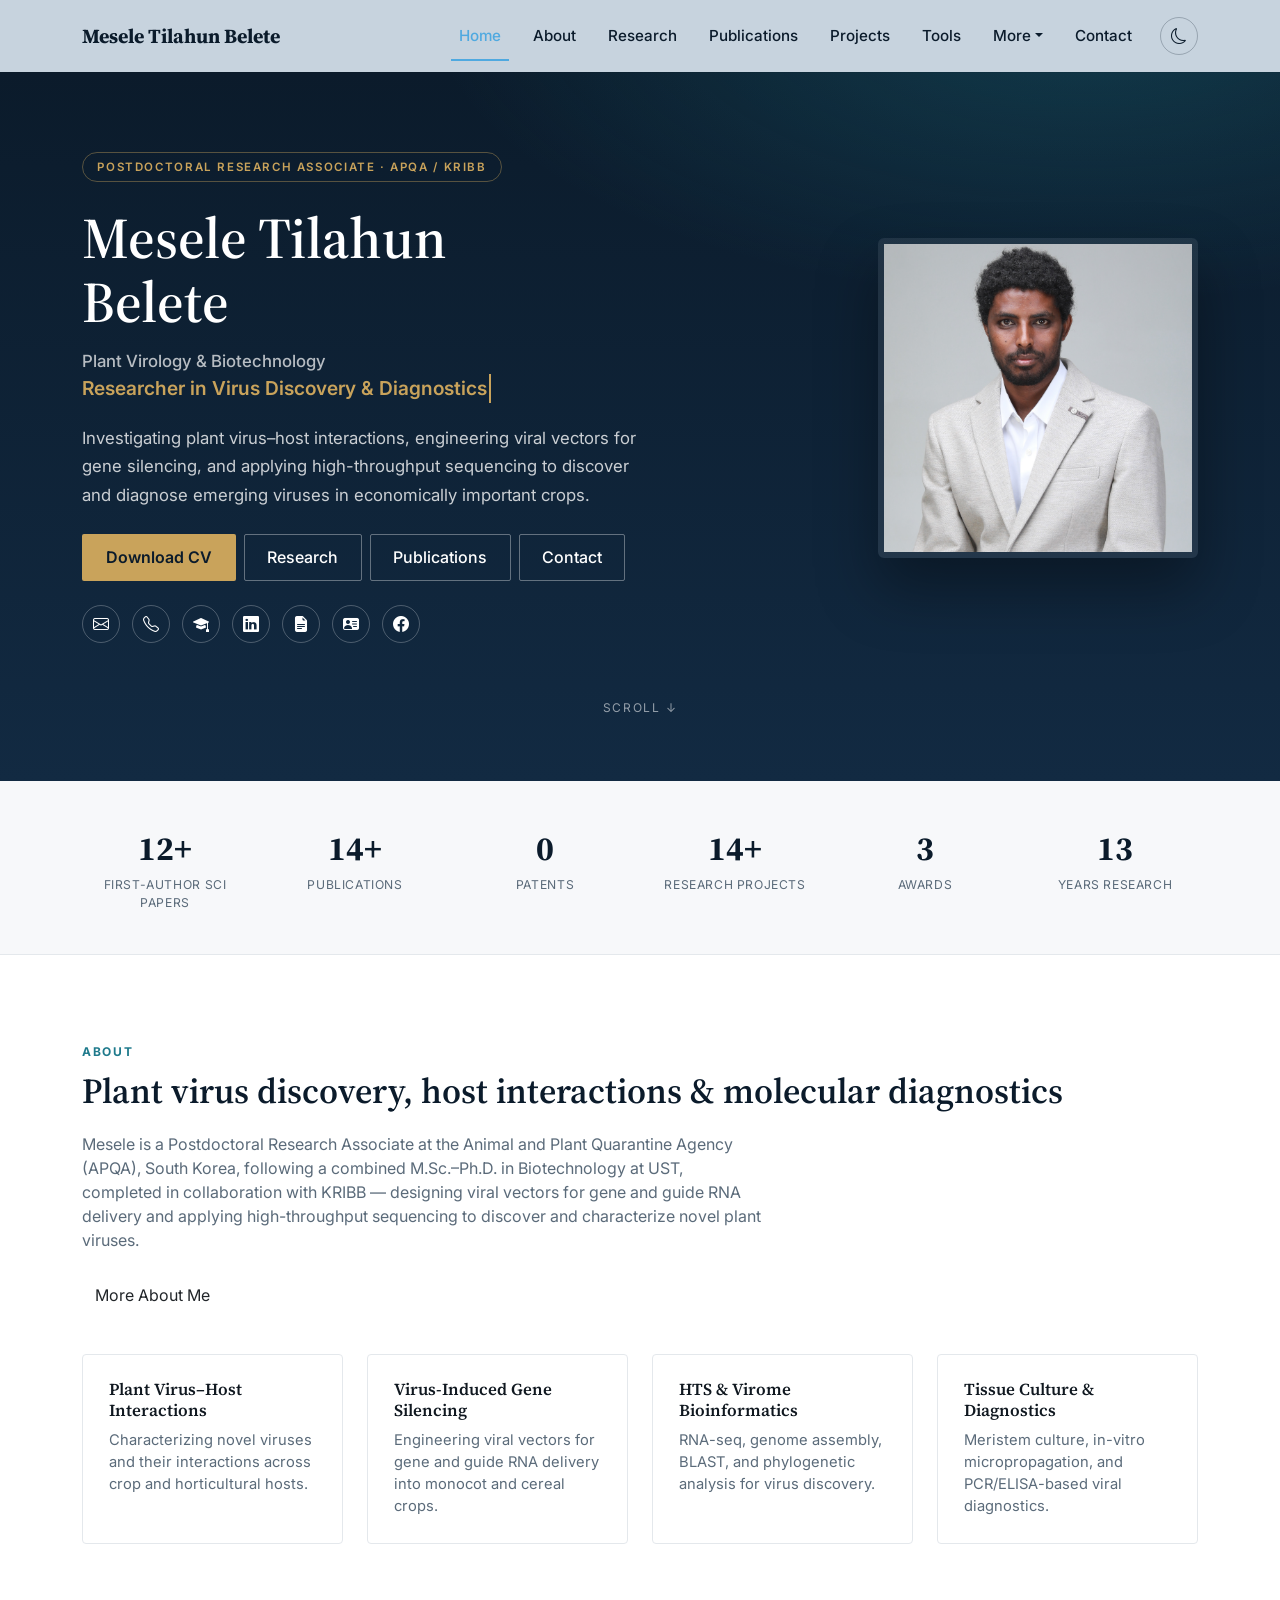
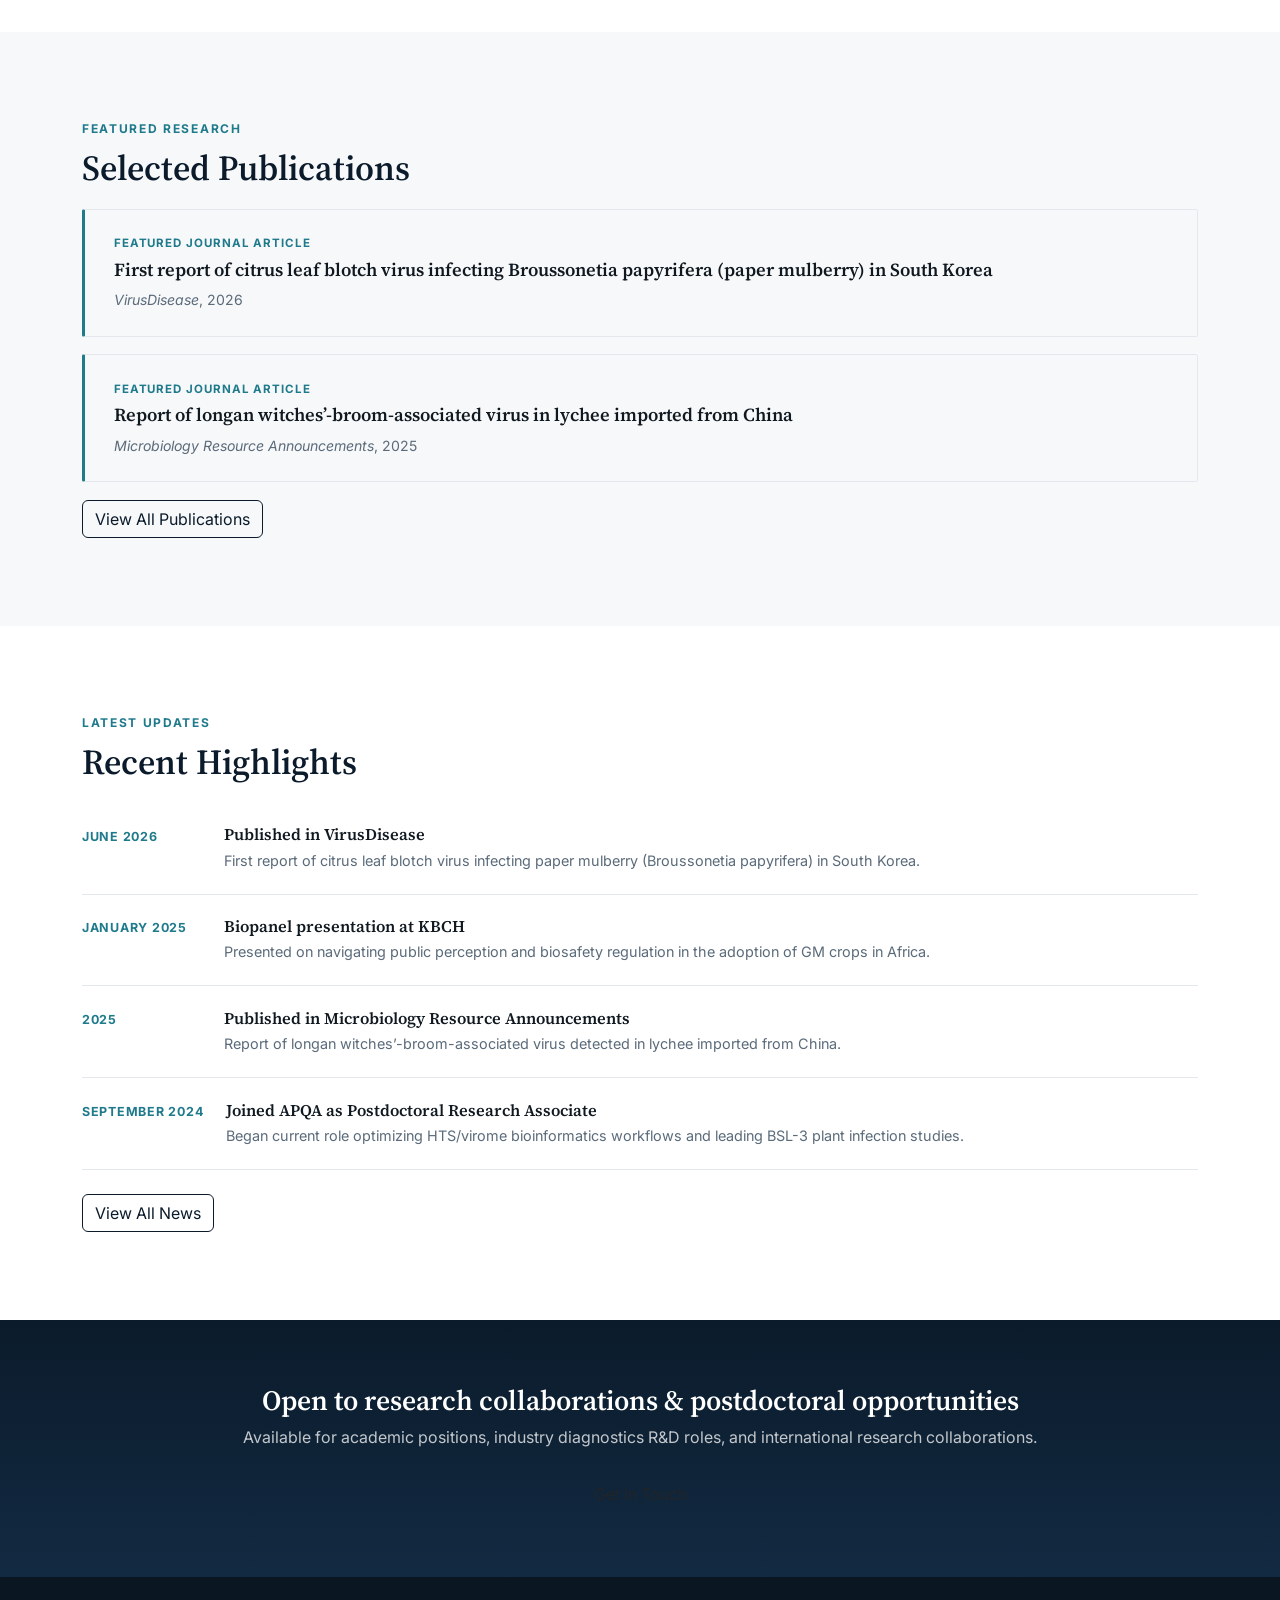
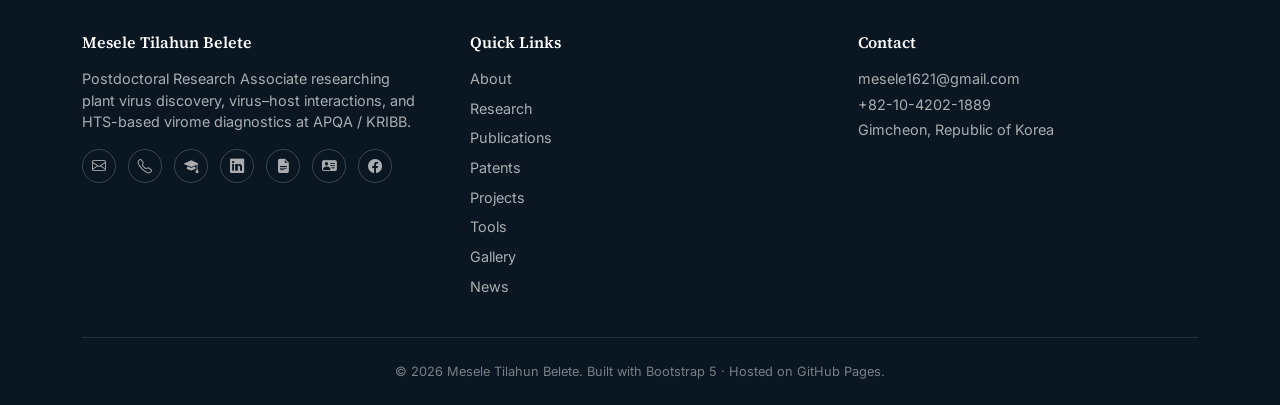
==== commit 2460dca1: "Add files via upload" ====
--- a/index.html
+++ b/index.html
@@ -1,293 +1,396 @@
-<!DOCTYPE html>
-<html lang="en" data-theme="dark">
+<!doctype html>
+<html lang="en">
 <head>
 <meta charset="UTF-8">
 <meta name="viewport" content="width=device-width, initial-scale=1.0">
-<title>Advanced Primer Designer Pro</title>
+<title>Mesele Tilahun Belete | Plant Virologist & Biotechnology Researcher</title>
+<meta name="description" content="Mesele Tilahun Belete — Postdoctoral Research Associate at APQA, specializing in plant virus discovery, virus-induced gene silencing, and high-throughput sequencing-based virome diagnostics.">
+
+<link href="https://cdn.jsdelivr.net/npm/bootstrap@5.3.3/dist/css/bootstrap.min.css" rel="stylesheet">
+<link rel="stylesheet" href="https://cdn.jsdelivr.net/npm/bootstrap-icons@1.11.3/font/bootstrap-icons.css">
 <link rel="preconnect" href="https://fonts.googleapis.com">
-<link href="https://fonts.googleapis.com/css2?family=Inter:wght@400;500;600;700&family=JetBrains+Mono:wght@400;500;700&display=swap" rel="stylesheet">
-<link rel="stylesheet" href="style.css">
+<link href="https://fonts.googleapis.com/css2?family=Source+Serif+4:wght@500;600;700&family=Inter:wght@400;500;600;700&display=swap" rel="stylesheet">
+
+<style>
+  :root{
+    --navy:#0b1b2b;
+    --navy-2:#122a42;
+    --accent:#1f7a8c;
+    --accent-2:#c9a35b;
+    --sky:#4fa9e0;
+    --ink:#101820;
+    --muted:#5b6b7a;
+    --paper:#f7f8fa;
+    --line:#e4e8ec;
+    --nav-bg:#c7d3de;
+  }
+  html{scroll-behavior:smooth;}
+  body{font-family:'Inter',system-ui,sans-serif;color:var(--ink);background:#fff;}
+  h1,h2,h3,.display-font{font-family:'Source Serif 4',Georgia,serif;}
+  a{text-decoration:none;}
+  section[id]{scroll-margin-top:90px;}
+
+  /* Navbar (light, matches contact page) */
+  .navbar{background:var(--nav-bg);padding:1rem 0;box-shadow:0 1px 0 rgba(0,0,0,.05);}
+  .navbar .navbar-brand{font-family:'Source Serif 4',serif;font-weight:700;color:var(--navy) !important;}
+  .navbar .nav-link{color:var(--navy) !important;font-size:.95rem;font-weight:500;margin:0 .5rem;position:relative;}
+  .navbar .nav-link.active{color:var(--sky) !important;}
+  .navbar .nav-link.active::after{content:"";position:absolute;left:0;right:0;bottom:-6px;height:2px;background:var(--sky);}
+  .navbar .dropdown-menu{border:1px solid var(--line);}
+  .navbar .dropdown-item{font-size:.9rem;}
+  .navbar .btn-outline-contact{border:1px solid rgba(11,27,43,.3);color:var(--navy);font-size:.85rem;padding:.4rem 1rem;border-radius:2px;}
+  .navbar .btn-outline-contact:hover{background:var(--navy);color:#fff;}
+  .theme-toggle{
+    width:38px;height:38px;border-radius:50%;border:1px solid rgba(11,27,43,.25);
+    display:flex;align-items:center;justify-content:center;color:var(--navy);background:transparent;
+    margin-left:.75rem;flex:0 0 auto;
+  }
+  .theme-toggle:hover{background:rgba(11,27,43,.08);}
+
+  /* Hero */
+  .hero{
+    background:radial-gradient(1100px 500px at 85% -10%, rgba(31,122,140,.35), transparent 60%),
+      linear-gradient(180deg,var(--navy) 0%, var(--navy-2) 100%);
+    color:#fff;padding:5rem 0 4rem;
+  }
+  .eyebrow{
+    display:inline-block;text-transform:uppercase;letter-spacing:.14em;font-size:.72rem;font-weight:600;
+    color:var(--accent-2);border:1px solid rgba(201,163,91,.4);padding:.35rem .9rem;border-radius:100px;margin-bottom:1.5rem;
+  }
+  .hero h1{font-size:clamp(2.3rem,5vw,3.6rem);font-weight:600;line-height:1.1;margin-bottom:0;}
+  .hero .subtitle-line{font-size:1.05rem;color:rgba(255,255,255,.7);font-weight:500;margin-top:1rem;}
+  .hero .typing-line{
+    font-size:1.2rem;color:var(--accent-2);font-weight:600;margin-bottom:1.3rem;
+  }
+  .hero .typing-line .cursor{
+    display:inline-block;width:2px;background:var(--accent-2);margin-left:2px;
+    animation:blink 1s steps(1) infinite;
+  }
+  @keyframes blink{50%{opacity:0;}}
+  .hero p.lede{color:rgba(255,255,255,.78);font-size:1.05rem;max-width:560px;line-height:1.7;}
+  .hero .btn-primary-cta{background:var(--accent-2);border:none;color:var(--navy);font-weight:600;padding:.7rem 1.5rem;border-radius:2px;}
+  .hero .btn-primary-cta:hover{background:#dbb877;color:var(--navy);}
+  .hero .btn-ghost{border:1px solid rgba(255,255,255,.35);color:#fff;font-weight:500;padding:.68rem 1.4rem;border-radius:2px;}
+  .hero .btn-ghost:hover{background:rgba(255,255,255,.08);color:#fff;}
+  .hero .socials a{
+    display:inline-flex;align-items:center;justify-content:center;width:38px;height:38px;
+    border:1px solid rgba(255,255,255,.25);border-radius:50%;color:#fff;margin-right:.5rem;font-size:1rem;
+  }
+  .hero .socials a:hover{background:var(--accent-2);border-color:var(--accent-2);color:var(--navy);}
+  .hero .portrait-wrap{position:relative;width:100%;max-width:320px;margin-left:auto;}
+  .hero .portrait-wrap img{
+    width:100%;aspect-ratio:1/1;object-fit:cover;border-radius:6px;
+    border:6px solid rgba(255,255,255,.08);box-shadow:0 30px 60px rgba(0,0,0,.35);
+  }
+  .scroll-cue{text-align:center;color:rgba(255,255,255,.55);font-size:.75rem;letter-spacing:.14em;text-transform:uppercase;margin-top:3.5rem;}
+
+  /* Stats */
+  .stats-strip{background:var(--paper);border-bottom:1px solid var(--line);padding:2.6rem 0;}
+  .stat-num{font-family:'Source Serif 4',serif;font-size:2.1rem;font-weight:700;color:var(--navy);margin-bottom:.15rem;}
+  .stat-label{font-size:.76rem;color:var(--muted);text-transform:uppercase;letter-spacing:.05em;}
+
+  .section{padding:5.5rem 0;}
+  .section-kicker{text-transform:uppercase;letter-spacing:.14em;font-size:.75rem;font-weight:700;color:var(--accent);margin-bottom:.6rem;}
+  .section-title{font-size:clamp(1.6rem,3vw,2.2rem);font-weight:600;color:var(--navy);margin-bottom:1.2rem;}
+
+  /* About cards */
+  .topic-card{border:1px solid var(--line);border-radius:4px;padding:1.6rem;height:100%;transition:.2s ease;}
+  .topic-card:hover{border-color:var(--accent);box-shadow:0 12px 30px rgba(15,40,60,.08);transform:translateY(-3px);}
+  .topic-card h5{font-family:'Source Serif 4',serif;font-weight:600;font-size:1.05rem;}
+  .topic-card p{color:var(--muted);font-size:.92rem;margin-bottom:0;}
+
+  /* Publications */
+  .pub-card{border:1px solid var(--line);border-left:3px solid var(--accent);border-radius:2px;padding:1.6rem 1.8rem;margin-bottom:1.1rem;}
+  .pub-tag{font-size:.72rem;text-transform:uppercase;letter-spacing:.08em;color:var(--accent);font-weight:700;}
+  .pub-card h4{font-family:'Source Serif 4',serif;font-size:1.15rem;font-weight:600;margin:.4rem 0 .5rem;}
+  .pub-card .pub-meta{color:var(--muted);font-size:.88rem;}
+
+  /* News */
+  .news-item{display:flex;gap:1.4rem;padding:1.4rem 0;border-bottom:1px solid var(--line);}
+  .news-date{min-width:120px;font-size:.78rem;text-transform:uppercase;letter-spacing:.06em;color:var(--accent);font-weight:700;padding-top:.15rem;}
+  .news-item h5{font-family:'Source Serif 4',serif;font-size:1.02rem;font-weight:600;margin-bottom:.3rem;}
+  .news-item p{color:var(--muted);font-size:.9rem;margin-bottom:0;}
+
+  /* CTA */
+  .cta-band{background:linear-gradient(180deg,var(--navy) 0%, var(--navy-2) 100%);color:#fff;padding:4rem 0;text-align:center;}
+  .cta-band h3{font-weight:600;margin-bottom:.5rem;}
+  .cta-band p{color:rgba(255,255,255,.75);margin-bottom:1.6rem;}
+
+  /* Footer */
+  footer{background:#0a1622;color:rgba(255,255,255,.65);padding:3.5rem 0 1.5rem;font-size:.9rem;}
+  footer h6{color:#fff;font-family:'Source Serif 4',serif;font-weight:600;margin-bottom:1rem;}
+  footer a{color:rgba(255,255,255,.65);}
+  footer a:hover{color:var(--accent-2);}
+  footer .footer-socials a{display:inline-flex;align-items:center;justify-content:center;width:34px;height:34px;border:1px solid rgba(255,255,255,.2);border-radius:50%;margin-right:.5rem;}
+  footer .foot-bottom{border-top:1px solid rgba(255,255,255,.1);margin-top:2.5rem;padding-top:1.5rem;font-size:.8rem;color:rgba(255,255,255,.45);}
+</style>
 </head>
 <body>
-<div class="app">
-
-  <!-- ============================== SIDEBAR ============================== -->
-  <aside class="sidebar">
-    <div class="brand">
-      <div class="brand-mark">P3</div>
-      <div class="brand-text">
-        <strong>Primer Designer Pro</strong>
-        <span>v0.1 · in-browser</span>
-      </div>
-    </div>
-
-    <div class="nav-group">
-      <div class="nav-group-label">Workflow</div>
-      <button class="nav-item active" data-page="input"><span class="dot"></span>1 · DNA Input</button>
-      <button class="nav-item" data-page="design"><span class="dot"></span>2 · Primer Design</button>
-      <button class="nav-item" data-page="results"><span class="dot"></span>3 · Results &amp; Export</button>
-    </div>
-
-    <div class="nav-group">
-      <div class="nav-group-label">Coming next</div>
-      <button class="nav-item disabled" title="Planned in a future pass">Hairpin / Dimer graphics</button>
-      <button class="nav-item disabled" title="Planned in a future pass">qPCR &amp; Multiplex modes</button>
-      <button class="nav-item disabled" title="Planned in a future pass">Mutagenesis &amp; Gibson</button>
-      <button class="nav-item disabled" title="Planned in a future pass">Restriction sites</button>
-      <button class="nav-item disabled" title="Planned in a future pass">Visualization (SVG map)</button>
-    </div>
-
-    <div class="nav-group">
-      <div class="nav-group-label">General</div>
-      <button class="nav-item" data-page="settings"><span class="dot"></span>Settings</button>
-      <button class="nav-item" data-page="help"><span class="dot"></span>Help</button>
-    </div>
-
-    <div class="sidebar-footer">
-      <div class="theme-toggle">
-        <span id="themeLabel">Dark mode</span>
-        <button id="themeBtn" aria-label="Toggle theme">🌙</button>
-      </div>
-    </div>
-  </aside>
-
-  <!-- ============================== MAIN ============================== -->
-  <main class="main">
-
-    <!-- ---------- PAGE 1: DNA INPUT (Module 1) ---------- -->
-    <section id="page-input" class="page">
-      <div class="page-header">
-        <div class="eyebrow">Module 1</div>
-        <h1>DNA / RNA input</h1>
-        <p>Paste or drop a FASTA, raw sequence, or GenBank record. Everything is parsed locally in your browser — nothing leaves this device.</p>
-      </div>
-
-      <div class="card">
-        <h2><span class="num">1.1</span> Sequence source</h2>
-        <div class="input-format-row" id="formatChips">
-          <button class="chip active" data-format="auto">Auto-detect</button>
-          <button class="chip" data-format="fasta">FASTA</button>
-          <button class="chip" data-format="raw">Raw DNA</button>
-          <button class="chip" data-format="rna">Raw RNA</button>
-          <button class="chip" data-format="genbank">GenBank</button>
-        </div>
-
-        <div class="dropzone" id="dropzone">
-          <strong>Drag &amp; drop a file here</strong>
-          .fasta · .fa · .txt · .gb · .gbk — or click to browse
-          <input type="file" id="fileInput" accept=".fasta,.fa,.txt,.gb,.gbk" style="display:none">
-        </div>
-
-        <div class="field" style="margin-top:14px;">
-          <label>Or paste sequence directly</label>
-          <textarea class="seq-input" id="seqInput" placeholder="&gt;my_sequence&#10;ATGGCTAGCATTAGCGGATCC...&#10;&#10;(FASTA header optional — raw sequence works too)"></textarea>
-        </div>
-        <div class="btn-row">
-          <button class="btn btn-primary" id="parseBtn">Parse sequence</button>
-          <button class="btn btn-ghost" id="clearBtn">Clear</button>
-          <button class="btn btn-ghost" id="sampleBtn">Load example</button>
-        </div>
-      </div>
-
-      <div class="card" id="statsCard" style="display:none;">
-        <h2><span class="num">1.2</span> Sequence statistics</h2>
-        <div class="grid-4" style="margin-bottom:16px;">
-          <div class="stat-tile"><div class="label">Length</div><div class="value" id="statLength">–</div></div>
-          <div class="stat-tile"><div class="label">GC content</div><div class="value" id="statGC">–</div></div>
-          <div class="stat-tile"><div class="label">AT content</div><div class="value" id="statAT">–</div></div>
-          <div class="stat-tile"><div class="label">Unknown (N)</div><div class="value" id="statN">–</div></div>
-        </div>
-
-        <div class="gc-bar" id="gcBar"><span class="gc" style="width:50%"></span><span class="at" style="width:50%"></span></div>
-        <div class="ruler-legend" style="margin-bottom:16px;">
-          <span><i style="background:var(--accent)"></i>GC</span>
-          <span><i style="background:var(--accent-2)"></i>AT</span>
-        </div>
-
-        <div class="field">
-          <label>Base composition ruler (hover a segment)</label>
-          <div class="base-ruler" id="baseRuler"></div>
-          <div class="ruler-legend">
-            <span><i class="A"></i>A</span>
-            <span><i class="T"></i>T</span>
-            <span><i class="G"></i>G</span>
-            <span><i class="C"></i>C</span>
-            <span><i class="N"></i>N / other</span>
-          </div>
-        </div>
-
-        <div class="grid-4" style="margin-top:16px;">
-          <div class="stat-tile"><div class="label">A</div><div class="value mini" id="baseA">–</div></div>
-          <div class="stat-tile"><div class="label">T / U</div><div class="value mini" id="baseT">–</div></div>
-          <div class="stat-tile"><div class="label">G</div><div class="value mini" id="baseG">–</div></div>
-          <div class="stat-tile"><div class="label">C</div><div class="value mini" id="baseC">–</div></div>
-        </div>
-
-        <div class="btn-row">
-          <button class="btn btn-ghost btn-sm" id="revCompBtn">Reverse complement</button>
-          <button class="btn btn-primary btn-sm" id="goDesignBtn">Continue to primer design →</button>
-        </div>
-      </div>
-    </section>
-
-    <!-- ---------- PAGE 2: PRIMER DESIGN (Module 2 + 3) ---------- -->
-    <section id="page-design" class="page" style="display:none;">
-      <div class="page-header">
-        <div class="eyebrow">Module 2 · 3</div>
-        <h1>Primer design parameters</h1>
-        <p>Conventional PCR primer picking is implemented now (nearest-neighbor Tm, GC clamp, homopolymer/repeat filters). Other PCR types will reuse this same engine as they're added.</p>
-      </div>
-
-      <div class="card">
-        <h2><span class="num">2.1</span> PCR type</h2>
-        <select id="pcrType" style="max-width:320px;">
-          <option value="conventional" selected>Conventional PCR</option>
-          <option value="rt" disabled>RT-PCR (coming soon)</option>
-          <option value="qpcr" disabled>Real-Time / qPCR (coming soon)</option>
-          <option value="nested" disabled>Nested PCR (coming soon)</option>
-          <option value="cloning" disabled>Cloning PCR (coming soon)</option>
-        </select>
-      </div>
-
-      <div class="card">
-        <h2><span class="num">2.2</span> Primer constraints</h2>
-        <div class="grid-3">
-          <div class="field">
-            <label>Primer length (bp)</label>
-            <div class="minmax-row">
-              <input type="number" id="lenMin" value="18"><input type="number" id="lenOpt" value="22"><input type="number" id="lenMax" value="30">
-            </div>
-            <div class="minmax-row"><span class="tag">min</span><span class="tag">optimal</span><span class="tag">max</span></div>
-          </div>
-          <div class="field">
-            <label>GC content (%)</label>
-            <div class="minmax-row">
-              <input type="number" id="gcMin" value="40"><input type="number" id="gcOpt" value="50"><input type="number" id="gcMax" value="60">
-            </div>
-            <div class="minmax-row"><span class="tag">min</span><span class="tag">optimal</span><span class="tag">max</span></div>
-          </div>
-          <div class="field">
-            <label>Melting temp Tm (°C)</label>
-            <div class="minmax-row">
-              <input type="number" id="tmMin" value="55"><input type="number" id="tmOpt" value="60"><input type="number" id="tmMax" value="68">
-            </div>
-            <div class="minmax-row"><span class="tag">min</span><span class="tag">optimal</span><span class="tag">max</span></div>
-          </div>
-        </div>
-
-        <div class="grid-3" style="margin-top:4px;">
-          <div class="field">
-            <label>PCR product size (bp)</label>
-            <div class="minmax-row" style="grid-template-columns:1fr 1fr;">
-              <input type="number" id="prodMin" value="100"><input type="number" id="prodMax" value="3000">
-            </div>
-            <div class="minmax-row" style="grid-template-columns:1fr 1fr;"><span class="tag">min</span><span class="tag">max</span></div>
-          </div>
-          <div class="field">
-            <label>3' GC clamp (G/C count in last 5 bases)</label>
-            <select id="gcClamp"><option value="0">0 (none required)</option><option value="1" selected>1</option><option value="2">2</option><option value="3">3</option></select>
-          </div>
-          <div class="field">
-            <label>Max homopolymer run</label>
-            <input type="number" id="maxHomopolymer" value="4">
-          </div>
-        </div>
-
-        <div class="grid-3">
-          <div class="field">
-            <label>Max dinucleotide repeats</label>
-            <input type="number" id="maxRepeats" value="4">
-          </div>
-          <div class="field">
-            <label>Max ambiguous bases (N)</label>
-            <input type="number" id="maxNs" value="0">
-          </div>
-          <div class="field">
-            <label>Salt (Na⁺) concentration (mM)</label>
-            <input type="number" id="saltConc" value="50">
-          </div>
-        </div>
-
-        <div class="checkbox-row"><input type="checkbox" id="rejectHairpin" checked><label for="rejectHairpin" style="margin:0;">Reject primers with strong hairpins</label></div>
-        <div class="checkbox-row"><input type="checkbox" id="rejectSelfDimer" checked><label for="rejectSelfDimer" style="margin:0;">Reject primers with strong self-dimers</label></div>
-        <div class="checkbox-row"><input type="checkbox" id="rejectCrossDimer" checked><label for="rejectCrossDimer" style="margin:0;">Reject pairs with strong cross-dimers</label></div>
-
-        <div class="field" style="max-width:340px; margin-top:10px;">
-          <label>Target region (optional, 1-based, e.g. 120-540)</label>
-          <input type="text" id="targetRegion" placeholder="whole sequence if blank" style="width:100%; background:var(--bg-elevated); color:var(--text); border:1px solid var(--border-soft); border-radius:6px; padding:8px 10px;">
-        </div>
-
-        <div class="btn-row">
-          <button class="btn btn-primary" id="designBtn">Design primers</button>
-          <span class="section-hint" id="designStatus" style="margin:0; align-self:center;"></span>
-        </div>
-      </div>
-    </section>
-
-    <!-- ---------- PAGE 3: RESULTS (Module 17 + 18) ---------- -->
-    <section id="page-results" class="page" style="display:none;">
-      <div class="page-header">
-        <div class="eyebrow">Module 17 · 18</div>
-        <h1>Primer pairs &amp; export</h1>
-        <p>Ranked by combined quality score. Click a row to see the amplicon summary; export whichever format your lab notebook wants.</p>
-      </div>
-
-      <div class="card">
-        <h2><span class="num">3.1</span> Ranked results</h2>
-        <div class="table-wrap">
-          <table class="results" id="resultsTable">
-            <thead>
-              <tr>
-                <th>Pair</th><th>Primer</th><th>Sequence (5'→3')</th><th>Len</th><th>GC%</th><th>Tm °C</th>
-                <th>Product bp</th><th>Score</th>
-              </tr>
-            </thead>
-            <tbody id="resultsBody">
-              <tr><td colspan="8"><div class="empty-state"><div class="icon">🧬</div>No primers designed yet — go to Module 2 and click "Design primers".</div></td></tr>
-            </tbody>
-          </table>
-        </div>
-        <div class="btn-row">
-          <button class="btn btn-ghost btn-sm" id="exportCsvBtn">Export CSV</button>
-          <button class="btn btn-ghost btn-sm" id="exportFastaBtn">Export FASTA</button>
-          <button class="btn btn-ghost btn-sm" id="exportTxtBtn">Export TXT</button>
-          <button class="btn btn-ghost btn-sm" id="copyBtn">Copy to clipboard</button>
-        </div>
-      </div>
-    </section>
-
-    <!-- ---------- PAGE: SETTINGS (Module 19, partial) ---------- -->
-    <section id="page-settings" class="page" style="display:none;">
-      <div class="page-header">
-        <div class="eyebrow">Module 19</div>
-        <h1>Settings</h1>
-        <p>Theme is wired up now; saved presets and unit switching land in a later pass.</p>
-      </div>
-      <div class="card">
-        <h2><span class="num">19.1</span> Appearance</h2>
-        <div class="checkbox-row"><input type="checkbox" id="settingsThemeCheck"><label style="margin:0;">Use light mode</label></div>
-      </div>
-    </section>
-
-    <!-- ---------- PAGE: HELP (Module 20, partial) ---------- -->
-    <section id="page-help" class="page" style="display:none;">
-      <div class="page-header">
-        <div class="eyebrow">Module 20</div>
-        <h1>Help &amp; primer design rules</h1>
-      </div>
-      <div class="card">
-        <h2><span class="num">20.1</span> Quick reference</h2>
-        <p style="color:var(--text-dim); font-size:13px;">
-          <strong style="color:var(--text)">GC clamp:</strong> ending a primer in G or C stabilizes the 3' end and improves polymerase extension.<br><br>
-          <strong style="color:var(--text)">Tm (melting temperature):</strong> calculated here with nearest-neighbor thermodynamics (unified SantaLucia parameters) plus salt correction — more accurate than the Wallace rule, which we fall back to only as a sanity check for very short primers.<br><br>
-          <strong style="color:var(--text)">Homopolymer runs:</strong> long stretches of one base (e.g. AAAAA) promote mispriming and slippage — kept short by the max-homopolymer filter.
-        </p>
-      </div>
-    </section>
-
-  </main>
-</div>
-
-<script src="script.js"></script>
+
+<!-- Navbar: Home / About / Research / Publications / Projects / More (dropdown) / Contact -->
+<nav class="navbar navbar-expand-lg">
+  <div class="container">
+    <a class="navbar-brand" href="#top">Mesele Tilahun Belete</a>
+    <button class="navbar-toggler" type="button" data-bs-toggle="collapse" data-bs-target="#nav">
+      <span class="navbar-toggler-icon"></span>
+    </button>
+    <div class="collapse navbar-collapse" id="nav">
+      <ul class="navbar-nav ms-auto align-items-lg-center">
+        <li class="nav-item"><a class="nav-link active" href="#top">Home</a></li>
+        <li class="nav-item"><a class="nav-link" href="about.html">About</a></li>
+        <li class="nav-item"><a class="nav-link" href="research.html">Research</a></li>
+        <li class="nav-item"><a class="nav-link" href="publications.html">Publications</a></li>
+        <li class="nav-item"><a class="nav-link" href="projects.html">Projects</a></li>
+        <li class="nav-item"><a class="nav-link" href="tools.html">Tools</a></li>
+        <li class="nav-item dropdown">
+          <a class="nav-link dropdown-toggle" href="#" role="button" data-bs-toggle="dropdown">More</a>
+          <ul class="dropdown-menu dropdown-menu-end">
+            <li><a class="dropdown-item" href="patents.html">Patents</a></li>
+            <li><a class="dropdown-item" href="gallery.html">Gallery</a></li>
+            <li><a class="dropdown-item" href="news.html">News</a></li>
+            <li><a class="dropdown-item" href="awards.html">Awards</a></li>
+            <li><a class="dropdown-item" href="teaching.html">Teaching</a></li>
+            <li><a class="dropdown-item" href="cv.html">Full CV</a></li>
+          </ul>
+        </li>
+        <li class="nav-item"><a class="nav-link" href="contact.html">Contact</a></li>
+        <li class="nav-item">
+          <button class="theme-toggle" id="themeToggle" title="Toggle theme" type="button">
+            <i class="bi bi-moon"></i>
+          </button>
+        </li>
+      </ul>
+    </div>
+  </div>
+</nav>
+
+<!-- Hero -->
+<header class="hero" id="top">
+  <div class="container">
+    <div class="row align-items-center gy-5">
+      <div class="col-lg-7">
+        <span class="eyebrow">Postdoctoral Research Associate &middot; APQA / KRIBB</span>
+        <h1>Mesele Tilahun<br>Belete</h1>
+        <div class="subtitle-line">Plant Virology &amp; Biotechnology</div>
+        <div class="typing-line">Researcher in Virus Discovery &amp; Diagnostics<span class="cursor">&nbsp;</span></div>
+        <p class="lede">Investigating plant virus&ndash;host interactions, engineering viral vectors for gene silencing, and applying high-throughput sequencing to discover and diagnose emerging viruses in economically important crops.</p>
+        <div class="d-flex flex-wrap gap-2 mt-4 mb-4">
+          <a href="files/CV.pdf" class="btn btn-primary-cta">Download CV</a>
+          <a href="research.html" class="btn btn-ghost">Research</a>
+          <a href="publications.html" class="btn btn-ghost">Publications</a>
+          <a href="contact.html" class="btn btn-ghost">Contact</a>
+        </div>
+        <div class="socials">
+          <a href="mailto:mesele1621@gmail.com" title="Email"><i class="bi bi-envelope"></i></a>
+          <a href="tel:+821042021889" title="Phone"><i class="bi bi-telephone"></i></a>
+          <a href="https://scholar.google.com/citations?hl=en&amp;user=Fv3DatsAAAAJ&amp;view_op=list_works&amp;sortby=pubdate" title="Google Scholar" target="_blank" rel="noopener"><i class="bi bi-mortarboard-fill"></i></a>
+          <a href="https://www.linkedin.com/in/mesele-tilahun-belete-8b5aa0107" title="LinkedIn" target="_blank" rel="noopener"><i class="bi bi-linkedin"></i></a>
+          <a href="https://www.researchgate.net/profile/Mesele-Belete-2?ev=prf_overview" title="ResearchGate" target="_blank" rel="noopener"><i class="bi bi-file-earmark-text-fill"></i></a>
+          <a href="https://orcid.org/0000-0002-1504-1804" title="ORCID" target="_blank" rel="noopener"><i class="bi bi-person-vcard-fill"></i></a>
+          <a href="https://www.facebook.com/mes.biot" title="Facebook" target="_blank" rel="noopener"><i class="bi bi-facebook"></i></a>
+        </div>
+      </div>
+      <div class="col-lg-5">
+        <div class="portrait-wrap">
+          <img src="images/profile.jpg" alt="Portrait of Mesele Tilahun Belete">
+        </div>
+      </div>
+    </div>
+    <div class="scroll-cue">Scroll &darr;</div>
+  </div>
+</header>
+
+<!-- Stats -->
+<section class="stats-strip">
+  <div class="container">
+    <div class="row text-center gy-4">
+      <div class="col-6 col-md-2">
+        <div class="stat-num">12+</div>
+        <div class="stat-label">First-Author SCI Papers</div>
+      </div>
+      <div class="col-6 col-md-2">
+        <div class="stat-num">14+</div>
+        <div class="stat-label">Publications</div>
+      </div>
+      <div class="col-6 col-md-2">
+        <div class="stat-num">0</div>
+        <div class="stat-label">Patents</div>
+      </div>
+      <div class="col-6 col-md-2">
+        <div class="stat-num">14+</div>
+        <div class="stat-label">Research Projects</div>
+      </div>
+      <div class="col-6 col-md-2">
+        <div class="stat-num">3</div>
+        <div class="stat-label">Awards</div>
+      </div>
+      <div class="col-6 col-md-2">
+        <div class="stat-num">13</div>
+        <div class="stat-label">Years Research</div>
+      </div>
+    </div>
+  </div>
+</section>
+
+<!-- About -->
+<section class="section" id="about">
+  <div class="container">
+    <div class="section-kicker">About</div>
+    <h2 class="section-title">Plant virus discovery, host interactions &amp; molecular diagnostics</h2>
+    <p style="color:var(--muted);max-width:680px;">Mesele is a Postdoctoral Research Associate at the Animal and Plant Quarantine Agency (APQA), South Korea, following a combined M.Sc.&ndash;Ph.D. in Biotechnology at UST, completed in collaboration with KRIBB &mdash; designing viral vectors for gene and guide RNA delivery and applying high-throughput sequencing to discover and characterize novel plant viruses.</p>
+    <a href="about.html" class="btn btn-primary-cta mt-2">More About Me</a>
+
+    <div class="row g-4 mt-3">
+      <div class="col-md-6 col-lg-3">
+        <div class="topic-card">
+          <h5>Plant Virus&ndash;Host Interactions</h5>
+          <p>Characterizing novel viruses and their interactions across crop and horticultural hosts.</p>
+        </div>
+      </div>
+      <div class="col-md-6 col-lg-3">
+        <div class="topic-card">
+          <h5>Virus-Induced Gene Silencing</h5>
+          <p>Engineering viral vectors for gene and guide RNA delivery into monocot and cereal crops.</p>
+        </div>
+      </div>
+      <div class="col-md-6 col-lg-3">
+        <div class="topic-card">
+          <h5>HTS &amp; Virome Bioinformatics</h5>
+          <p>RNA-seq, genome assembly, BLAST, and phylogenetic analysis for virus discovery.</p>
+        </div>
+      </div>
+      <div class="col-md-6 col-lg-3">
+        <div class="topic-card">
+          <h5>Tissue Culture &amp; Diagnostics</h5>
+          <p>Meristem culture, in-vitro micropropagation, and PCR/ELISA-based viral diagnostics.</p>
+        </div>
+      </div>
+    </div>
+  </div>
+</section>
+
+<!-- Selected Publications -->
+<section class="section" style="background:var(--paper);" id="publications">
+  <div class="section-kicker container">Featured Research</div>
+  <h2 class="section-title container">Selected Publications</h2>
+  <div class="container">
+    <div class="pub-card">
+      <div class="pub-tag">Featured Journal Article</div>
+      <h4>First report of citrus leaf blotch virus infecting Broussonetia papyrifera (paper mulberry) in South Korea</h4>
+      <div class="pub-meta"><em>VirusDisease</em>, 2026</div>
+    </div>
+    <div class="pub-card">
+      <div class="pub-tag">Featured Journal Article</div>
+      <h4>Report of longan witches&rsquo;-broom-associated virus in lychee imported from China</h4>
+      <div class="pub-meta"><em>Microbiology Resource Announcements</em>, 2025</div>
+    </div>
+    <a href="publications.html" class="btn btn-ghost" style="border-color:var(--navy);color:var(--navy);">View All Publications</a>
+  </div>
+</section>
+
+<!-- Recent Highlights -->
+<section class="section" id="news">
+  <div class="container">
+    <div class="section-kicker">Latest Updates</div>
+    <h2 class="section-title">Recent Highlights</h2>
+
+    <div class="news-item">
+      <div class="news-date">June 2026</div>
+      <div>
+        <h5>Published in VirusDisease</h5>
+        <p>First report of citrus leaf blotch virus infecting paper mulberry (Broussonetia papyrifera) in South Korea.</p>
+      </div>
+    </div>
+    <div class="news-item">
+      <div class="news-date">January 2025</div>
+      <div>
+        <h5>Biopanel presentation at KBCH</h5>
+        <p>Presented on navigating public perception and biosafety regulation in the adoption of GM crops in Africa.</p>
+      </div>
+    </div>
+    <div class="news-item">
+      <div class="news-date">2025</div>
+      <div>
+        <h5>Published in Microbiology Resource Announcements</h5>
+        <p>Report of longan witches&rsquo;-broom-associated virus detected in lychee imported from China.</p>
+      </div>
+    </div>
+    <div class="news-item">
+      <div class="news-date">September 2024</div>
+      <div>
+        <h5>Joined APQA as Postdoctoral Research Associate</h5>
+        <p>Began current role optimizing HTS/virome bioinformatics workflows and leading BSL-3 plant infection studies.</p>
+      </div>
+    </div>
+
+    <a href="news.html" class="btn btn-ghost mt-4" style="border-color:var(--navy);color:var(--navy);">View All News</a>
+  </div>
+</section>
+
+<!-- CTA -->
+<section class="cta-band">
+  <div class="container">
+    <h3>Open to research collaborations &amp; postdoctoral opportunities</h3>
+    <p>Available for academic positions, industry diagnostics R&amp;D roles, and international research collaborations.</p>
+    <a href="contact.html" class="btn btn-primary-cta">Get in Touch</a>
+  </div>
+</section>
+
+<!-- Footer -->
+<footer>
+  <div class="container">
+    <div class="row g-5">
+      <div class="col-lg-4">
+        <h6>Mesele Tilahun Belete</h6>
+        <p>Postdoctoral Research Associate researching plant virus discovery, virus&ndash;host interactions, and HTS-based virome diagnostics at APQA / KRIBB.</p>
+        <div class="footer-socials mt-3">
+          <a href="mailto:mesele1621@gmail.com" title="Email"><i class="bi bi-envelope"></i></a>
+          <a href="tel:+821042021889" title="Phone"><i class="bi bi-telephone"></i></a>
+          <a href="https://scholar.google.com/citations?hl=en&amp;user=Fv3DatsAAAAJ&amp;view_op=list_works&amp;sortby=pubdate" title="Google Scholar" target="_blank" rel="noopener"><i class="bi bi-mortarboard-fill"></i></a>
+          <a href="https://www.linkedin.com/in/mesele-tilahun-belete-8b5aa0107" title="LinkedIn" target="_blank" rel="noopener"><i class="bi bi-linkedin"></i></a>
+          <a href="https://www.researchgate.net/profile/Mesele-Belete-2?ev=prf_overview" title="ResearchGate" target="_blank" rel="noopener"><i class="bi bi-file-earmark-text-fill"></i></a>
+          <a href="https://orcid.org/0000-0002-1504-1804" title="ORCID" target="_blank" rel="noopener"><i class="bi bi-person-vcard-fill"></i></a>
+          <a href="https://www.facebook.com/mes.biot" title="Facebook" target="_blank" rel="noopener"><i class="bi bi-facebook"></i></a>
+        </div>
+      </div>
+      <div class="col-lg-4">
+        <h6>Quick Links</h6>
+        <div class="d-flex flex-column gap-2">
+          <a href="about.html">About</a>
+          <a href="research.html">Research</a>
+          <a href="publications.html">Publications</a>
+          <a href="patents.html">Patents</a>
+          <a href="projects.html">Projects</a>
+          <a href="tools.html">Tools</a>
+          <a href="gallery.html">Gallery</a>
+          <a href="news.html">News</a>
+        </div>
+      </div>
+      <div class="col-lg-4">
+        <h6>Contact</h6>
+        <p class="mb-1"><a href="mailto:mesele1621@gmail.com">mesele1621@gmail.com</a></p>
+        <p class="mb-1">+82-10-4202-1889</p>
+        <p class="mb-1">Gimcheon, Republic of Korea</p>
+      </div>
+    </div>
+    <div class="foot-bottom text-center">
+      &copy; <span id="year"></span> Mesele Tilahun Belete. Built with Bootstrap 5 &middot; Hosted on GitHub Pages.
+    </div>
+  </div>
+</footer>
+
+<script src="https://cdn.jsdelivr.net/npm/bootstrap@5.3.3/dist/js/bootstrap.bundle.min.js"></script>
+<script>
+  document.getElementById('year').textContent = new Date().getFullYear();
+
+  // simple light/dark toggle (visual only, matches the moon icon in the nav)
+  const toggle = document.getElementById('themeToggle');
+  const icon = toggle.querySelector('i');
+  toggle.addEventListener('click', () => {
+    document.body.classList.toggle('dark-mode');
+    const isDark = document.body.classList.contains('dark-mode');
+    icon.className = isDark ? 'bi bi-sun' : 'bi bi-moon';
+  });
+</script>
 </body>
 </html>
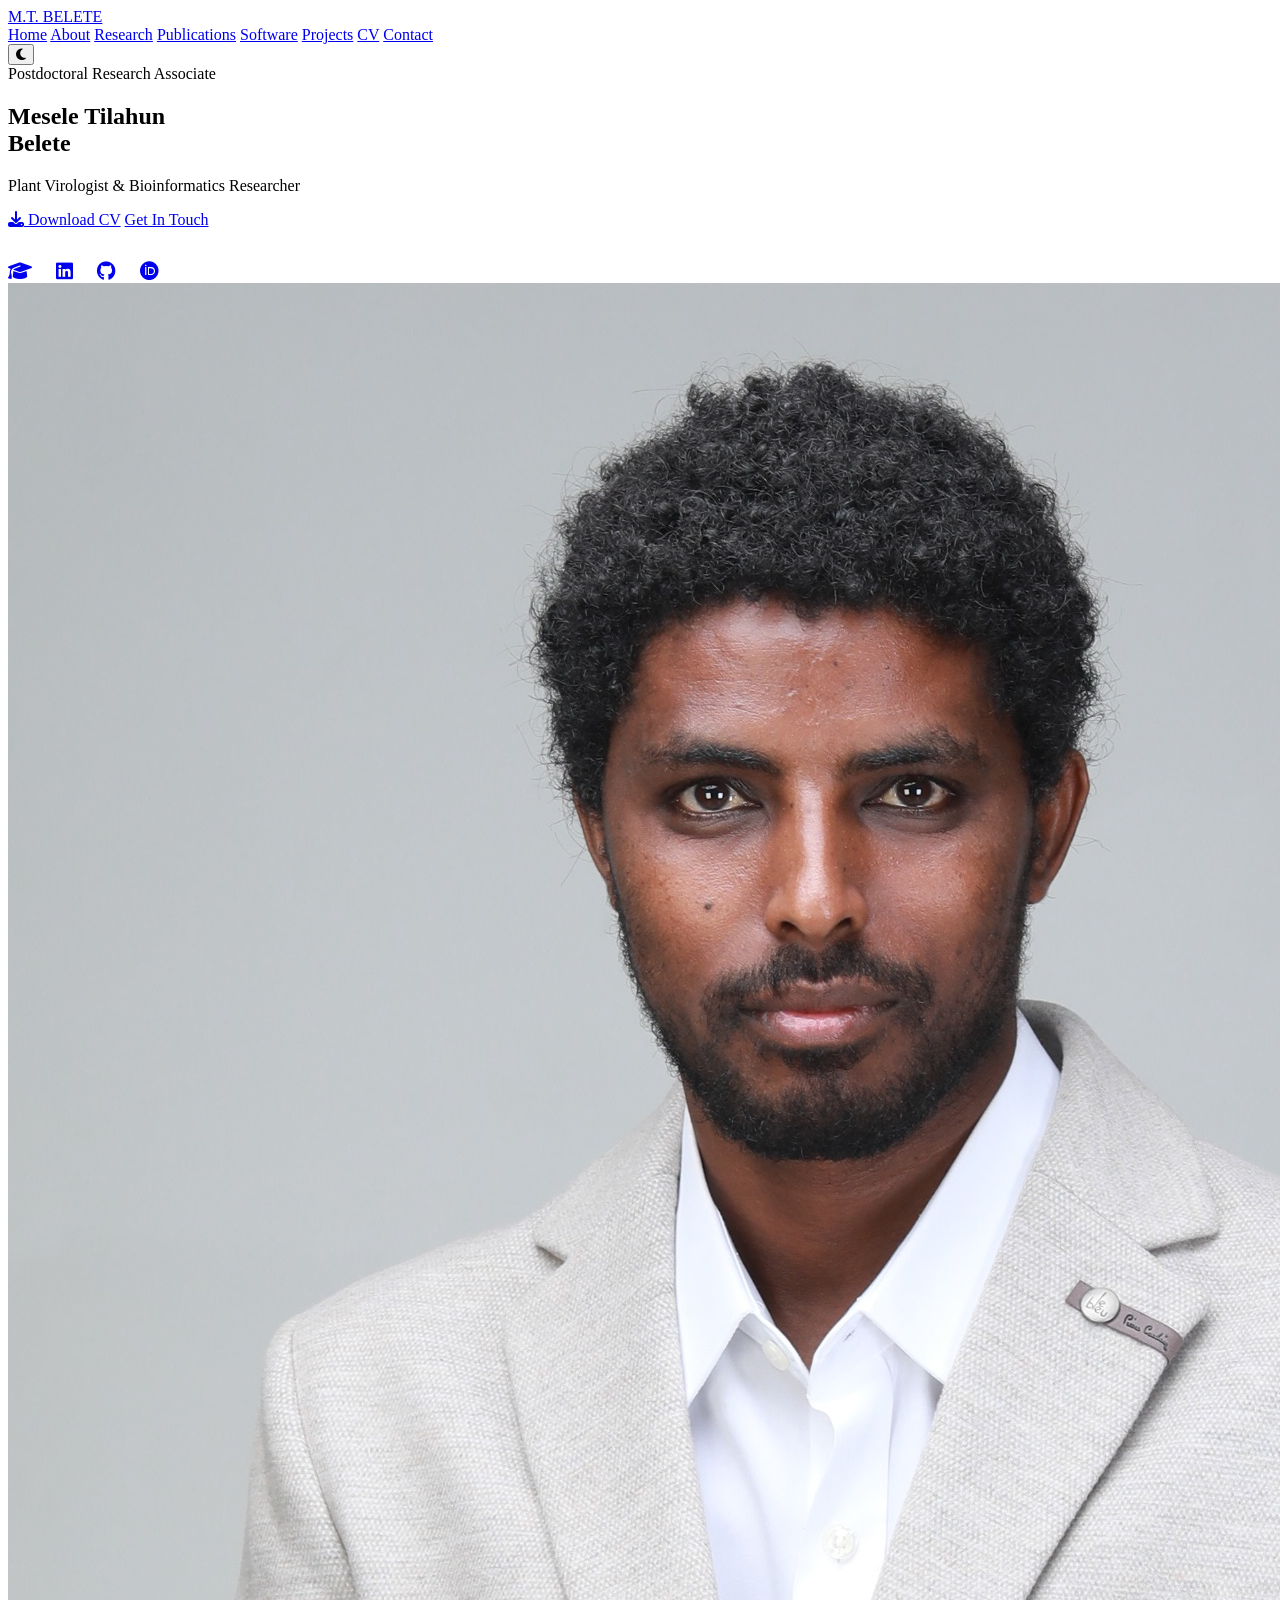
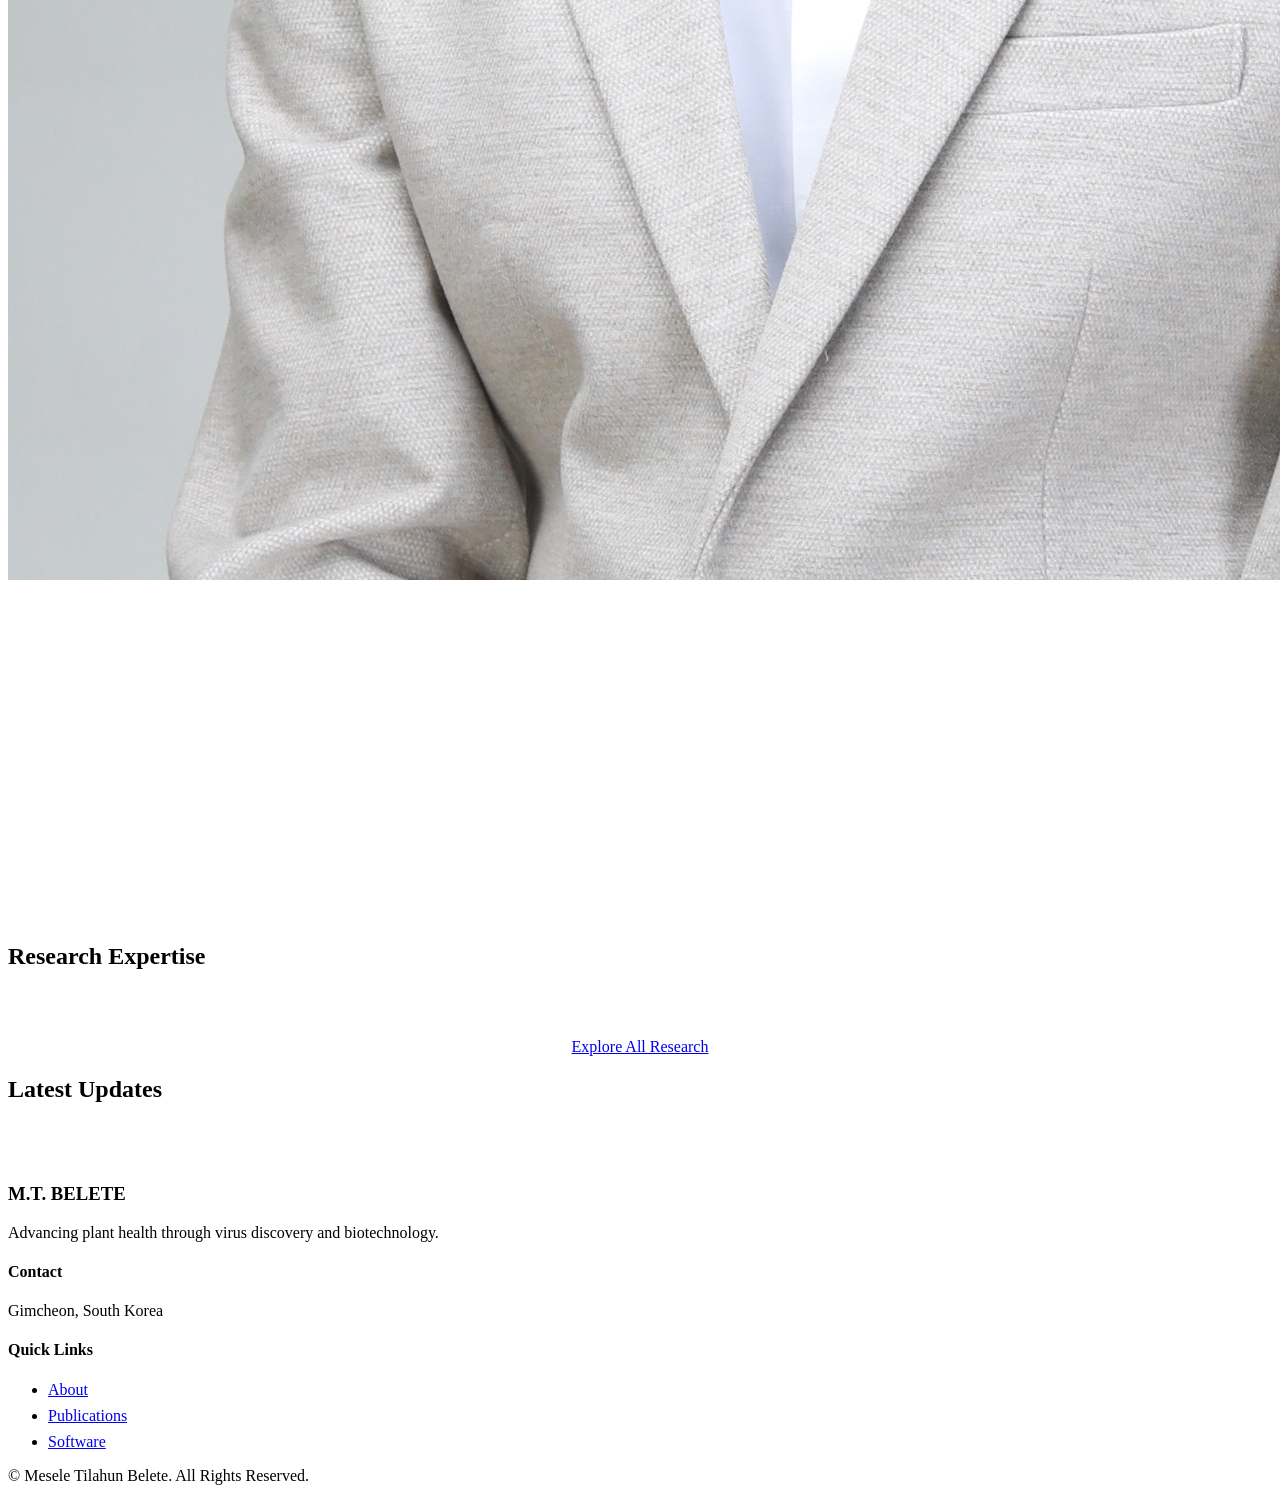
==== commit fcb5f1ab: "Add files via upload" ====
--- a/index.html
+++ b/index.html
@@ -1,396 +1,193 @@
-<!doctype html>
+<!DOCTYPE html>
 <html lang="en">
 <head>
-<meta charset="UTF-8">
-<meta name="viewport" content="width=device-width, initial-scale=1.0">
-<title>Mesele Tilahun Belete | Plant Virologist & Biotechnology Researcher</title>
-<meta name="description" content="Mesele Tilahun Belete — Postdoctoral Research Associate at APQA, specializing in plant virus discovery, virus-induced gene silencing, and high-throughput sequencing-based virome diagnostics.">
+    <meta charset="UTF-8">
+    <meta name="viewport" content="width=device-width, initial-scale=1.0">
+    <meta name="description" content="Mesele Tilahun Belete - Plant Virologist & Biotechnology Researcher. Expert in virus discovery, bioinformatics, and genetic engineering.">
+    <meta name="keywords" content="Plant Virology, Bioinformatics, Biotechnology, Virus Discovery, HTS, RNA-seq, Molecular Diagnostics">
+    <meta name="author" content="Mesele Tilahun Belete">
+    
+    <!-- Open Graph / Facebook -->
+    <meta property="og:type" content="website">
+    <meta property="og:url" content="https://mesele1621.github.io/">
+    <meta property="og:title" content="Mesele Tilahun Belete | Plant Virologist & Researcher">
+    <meta property="og:description" content="Investigating plant virus–host interactions and applying high-throughput sequencing to discover emerging viruses.">
+    <meta property="og:image" content="images/profile.jpg">
 
-<link href="https://cdn.jsdelivr.net/npm/bootstrap@5.3.3/dist/css/bootstrap.min.css" rel="stylesheet">
-<link rel="stylesheet" href="https://cdn.jsdelivr.net/npm/bootstrap-icons@1.11.3/font/bootstrap-icons.css">
-<link rel="preconnect" href="https://fonts.googleapis.com">
-<link href="https://fonts.googleapis.com/css2?family=Source+Serif+4:wght@500;600;700&family=Inter:wght@400;500;600;700&display=swap" rel="stylesheet">
+    <!-- Twitter -->
+    <meta property="twitter:card" content="summary_large_image">
+    <meta property="twitter:url" content="https://mesele1621.github.io/">
+    <meta property="twitter:title" content="Mesele Tilahun Belete | Plant Virologist & Researcher">
+    <meta property="twitter:description" content="Investigating plant virus–host interactions and applying high-throughput sequencing to discover emerging viruses.">
+    <meta property="twitter:image" content="images/profile.jpg">
 
-<style>
-  :root{
-    --navy:#0b1b2b;
-    --navy-2:#122a42;
-    --accent:#1f7a8c;
-    --accent-2:#c9a35b;
-    --sky:#4fa9e0;
-    --ink:#101820;
-    --muted:#5b6b7a;
-    --paper:#f7f8fa;
-    --line:#e4e8ec;
-    --nav-bg:#c7d3de;
-  }
-  html{scroll-behavior:smooth;}
-  body{font-family:'Inter',system-ui,sans-serif;color:var(--ink);background:#fff;}
-  h1,h2,h3,.display-font{font-family:'Source Serif 4',Georgia,serif;}
-  a{text-decoration:none;}
-  section[id]{scroll-margin-top:90px;}
+    <title>Mesele Tilahun Belete | Plant Virologist & Researcher</title>
+    
+    <!-- Fonts & Icons -->
+    <link rel="preconnect" href="https://fonts.googleapis.com">
+    <link rel="preconnect" href="https://fonts.gstatic.com" crossorigin>
+    <link href="https://fonts.googleapis.com/css2?family=Inter:wght@300;400;500;600;700;800&display=swap" rel="stylesheet">
+    <link rel="stylesheet" href="https://cdnjs.cloudflare.com/ajax/libs/font-awesome/6.4.0/css/all.min.css">
+    
+    <!-- Styles -->
+    <link rel="stylesheet" href="assets/css/main.css">
+</head>
+<body data-page="home">
+    
+    <nav class="navbar">
+        <div class="container nav-content">
+            <a href="index.html" class="nav-logo">M.T. BELETE</a>
+            <div class="nav-links">
+                <a href="index.html" class="nav-link active">Home</a>
+                <a href="about.html" class="nav-link">About</a>
+                <a href="research.html" class="nav-link">Research</a>
+                <a href="publications.html" class="nav-link">Publications</a>
+                <a href="software.html" class="nav-link">Software</a>
+                <a href="projects.html" class="nav-link">Projects</a>
+                <a href="cv.html" class="nav-link">CV</a>
+                <a href="contact.html" class="nav-link">Contact</a>
+            </div>
+            <button id="theme-toggle" aria-label="Toggle Dark Mode">
+                <i class="fas fa-moon"></i>
+            </button>
+        </div>
+    </nav>
 
-  /* Navbar (light, matches contact page) */
-  .navbar{background:var(--nav-bg);padding:1rem 0;box-shadow:0 1px 0 rgba(0,0,0,.05);}
-  .navbar .navbar-brand{font-family:'Source Serif 4',serif;font-weight:700;color:var(--navy) !important;}
-  .navbar .nav-link{color:var(--navy) !important;font-size:.95rem;font-weight:500;margin:0 .5rem;position:relative;}
-  .navbar .nav-link.active{color:var(--sky) !important;}
-  .navbar .nav-link.active::after{content:"";position:absolute;left:0;right:0;bottom:-6px;height:2px;background:var(--sky);}
-  .navbar .dropdown-menu{border:1px solid var(--line);}
-  .navbar .dropdown-item{font-size:.9rem;}
-  .navbar .btn-outline-contact{border:1px solid rgba(11,27,43,.3);color:var(--navy);font-size:.85rem;padding:.4rem 1rem;border-radius:2px;}
-  .navbar .btn-outline-contact:hover{background:var(--navy);color:#fff;}
-  .theme-toggle{
-    width:38px;height:38px;border-radius:50%;border:1px solid rgba(11,27,43,.25);
-    display:flex;align-items:center;justify-content:center;color:var(--navy);background:transparent;
-    margin-left:.75rem;flex:0 0 auto;
-  }
-  .theme-toggle:hover{background:rgba(11,27,43,.08);}
+    <main>
+        <!-- Hero Section -->
+        <section class="hero container">
+            <div class="hero-content fade-in">
+                <span class="hero-pretitle">Postdoctoral Research Associate</span>
+                <h1 class="hero-title">Mesele Tilahun <br><span style="color: var(--accent);">Belete</span></h1>
+                <p class="hero-subtitle" id="hero-typing-text">
+                    Plant Virologist & Bioinformatics Researcher
+                </p>
+                <div class="hero-actions">
+                    <a href="files/CV.pdf" class="btn btn-primary"><i class="fas fa-download"></i> Download CV</a>
+                    <a href="contact.html" class="btn btn-outline">Get In Touch</a>
+                </div>
+                <div class="hero-socials" style="margin-top: 2rem; display: flex; gap: 1.5rem; font-size: 1.2rem;">
+                    <a href="#" class="social-link" id="scholar-link"><i class="fas fa-graduation-cap"></i></a>
+                    <a href="#" class="social-link" id="linkedin-link"><i class="fab fa-linkedin"></i></a>
+                    <a href="#" class="social-link" id="github-link"><i class="fab fa-github"></i></a>
+                    <a href="#" class="social-link" id="orcid-link"><i class="fab fa-orcid"></i></a>
+                </div>
+            </div>
+            <div class="hero-image fade-in">
+                <img src="images/profile.jpg" alt="Mesele Tilahun Belete">
+            </div>
+        </section>
 
-  /* Hero */
-  .hero{
-    background:radial-gradient(1100px 500px at 85% -10%, rgba(31,122,140,.35), transparent 60%),
-      linear-gradient(180deg,var(--navy) 0%, var(--navy-2) 100%);
-    color:#fff;padding:5rem 0 4rem;
-  }
-  .eyebrow{
-    display:inline-block;text-transform:uppercase;letter-spacing:.14em;font-size:.72rem;font-weight:600;
-    color:var(--accent-2);border:1px solid rgba(201,163,91,.4);padding:.35rem .9rem;border-radius:100px;margin-bottom:1.5rem;
-  }
-  .hero h1{font-size:clamp(2.3rem,5vw,3.6rem);font-weight:600;line-height:1.1;margin-bottom:0;}
-  .hero .subtitle-line{font-size:1.05rem;color:rgba(255,255,255,.7);font-weight:500;margin-top:1rem;}
-  .hero .typing-line{
-    font-size:1.2rem;color:var(--accent-2);font-weight:600;margin-bottom:1.3rem;
-  }
-  .hero .typing-line .cursor{
-    display:inline-block;width:2px;background:var(--accent-2);margin-left:2px;
-    animation:blink 1s steps(1) infinite;
-  }
-  @keyframes blink{50%{opacity:0;}}
-  .hero p.lede{color:rgba(255,255,255,.78);font-size:1.05rem;max-width:560px;line-height:1.7;}
-  .hero .btn-primary-cta{background:var(--accent-2);border:none;color:var(--navy);font-weight:600;padding:.7rem 1.5rem;border-radius:2px;}
-  .hero .btn-primary-cta:hover{background:#dbb877;color:var(--navy);}
-  .hero .btn-ghost{border:1px solid rgba(255,255,255,.35);color:#fff;font-weight:500;padding:.68rem 1.4rem;border-radius:2px;}
-  .hero .btn-ghost:hover{background:rgba(255,255,255,.08);color:#fff;}
-  .hero .socials a{
-    display:inline-flex;align-items:center;justify-content:center;width:38px;height:38px;
-    border:1px solid rgba(255,255,255,.25);border-radius:50%;color:#fff;margin-right:.5rem;font-size:1rem;
-  }
-  .hero .socials a:hover{background:var(--accent-2);border-color:var(--accent-2);color:var(--navy);}
-  .hero .portrait-wrap{position:relative;width:100%;max-width:320px;margin-left:auto;}
-  .hero .portrait-wrap img{
-    width:100%;aspect-ratio:1/1;object-fit:cover;border-radius:6px;
-    border:6px solid rgba(255,255,255,.08);box-shadow:0 30px 60px rgba(0,0,0,.35);
-  }
-  .scroll-cue{text-align:center;color:rgba(255,255,255,.55);font-size:.75rem;letter-spacing:.14em;text-transform:uppercase;margin-top:3.5rem;}
+        <!-- Stats Section -->
+        <section class="stats" style="background: var(--primary-light); color: white;">
+            <div class="container stats-grid">
+                <div class="stat-item fade-in">
+                    <h2 id="stat-papers">12+</h2>
+                    <p>First-Author Papers</p>
+                </div>
+                <div class="stat-item fade-in">
+                    <h2 id="stat-publications">15</h2>
+                    <p>Total Publications</p>
+                </div>
+                <div class="stat-item fade-in">
+                    <h2 id="stat-experience">13</h2>
+                    <p>Years Research</p>
+                </div>
+                <div class="stat-item fade-in">
+                    <h2 id="stat-awards">3</h2>
+                    <p>Major Awards</p>
+                </div>
+            </div>
+        </section>
 
-  /* Stats */
-  .stats-strip{background:var(--paper);border-bottom:1px solid var(--line);padding:2.6rem 0;}
-  .stat-num{font-family:'Source Serif 4',serif;font-size:2.1rem;font-weight:700;color:var(--navy);margin-bottom:.15rem;}
-  .stat-label{font-size:.76rem;color:var(--muted);text-transform:uppercase;letter-spacing:.05em;}
+        <!-- Featured Research -->
+        <section class="research-preview container">
+            <div class="section-header fade-in">
+                <h2>Research Expertise</h2>
+            </div>
+            <div class="grid" id="research-highlights" style="display: grid; grid-template-columns: repeat(auto-fit, minmax(300px, 1fr)); gap: 2rem;">
+                <!-- Dynamically populated -->
+            </div>
+            <div style="text-align: center; margin-top: 3rem;">
+                <a href="research.html" class="btn btn-outline">Explore All Research</a>
+            </div>
+        </section>
 
-  .section{padding:5.5rem 0;}
-  .section-kicker{text-transform:uppercase;letter-spacing:.14em;font-size:.75rem;font-weight:700;color:var(--accent);margin-bottom:.6rem;}
-  .section-title{font-size:clamp(1.6rem,3vw,2.2rem);font-weight:600;color:var(--navy);margin-bottom:1.2rem;}
+        <!-- News / Recent Highlights -->
+        <section class="news container" style="background: var(--bg-card); border-radius: 20px; margin-bottom: 5rem;">
+            <div class="section-header fade-in">
+                <h2>Latest Updates</h2>
+            </div>
+            <div id="news-list" style="max-width: 800px; margin: 0 auto;">
+                <!-- Dynamically populated -->
+            </div>
+        </section>
+    </main>
 
-  /* About cards */
-  .topic-card{border:1px solid var(--line);border-radius:4px;padding:1.6rem;height:100%;transition:.2s ease;}
-  .topic-card:hover{border-color:var(--accent);box-shadow:0 12px 30px rgba(15,40,60,.08);transform:translateY(-3px);}
-  .topic-card h5{font-family:'Source Serif 4',serif;font-weight:600;font-size:1.05rem;}
-  .topic-card p{color:var(--muted);font-size:.92rem;margin-bottom:0;}
+    <footer>
+        <div class="container">
+            <div class="footer-content">
+                <div>
+                    <h3>M.T. BELETE</h3>
+                    <p>Advancing plant health through virus discovery and biotechnology.</p>
+                </div>
+                <div>
+                    <h4>Contact</h4>
+                    <p id="footer-email"></p>
+                    <p>Gimcheon, South Korea</p>
+                </div>
+                <div>
+                    <h4>Quick Links</h4>
+                    <ul style="display: flex; flex-direction: column; gap: 0.5rem;">
+                        <li><a href="about.html">About</a></li>
+                        <li><a href="publications.html">Publications</a></li>
+                        <li><a href="software.html">Software</a></li>
+                    </ul>
+                </div>
+            </div>
+            <div class="footer-bottom">
+                <p>&copy; <span id="copyright-year"></span> Mesele Tilahun Belete. All Rights Reserved.</p>
+            </div>
+        </div>
+    </footer>
 
-  /* Publications */
-  .pub-card{border:1px solid var(--line);border-left:3px solid var(--accent);border-radius:2px;padding:1.6rem 1.8rem;margin-bottom:1.1rem;}
-  .pub-tag{font-size:.72rem;text-transform:uppercase;letter-spacing:.08em;color:var(--accent);font-weight:700;}
-  .pub-card h4{font-family:'Source Serif 4',serif;font-size:1.15rem;font-weight:600;margin:.4rem 0 .5rem;}
-  .pub-card .pub-meta{color:var(--muted);font-size:.88rem;}
+    <!-- Scripts -->
+    <script src="assets/js/main.js"></script>
+    <script>
+        function renderHome(data) {
+            // Populate stats
+            document.getElementById('stat-papers').textContent = data.stats.first_author_papers;
+            document.getElementById('stat-publications').textContent = data.stats.total_publications;
+            document.getElementById('stat-experience').textContent = data.stats.years_experience;
+            document.getElementById('stat-awards').textContent = data.stats.awards;
 
-  /* News */
-  .news-item{display:flex;gap:1.4rem;padding:1.4rem 0;border-bottom:1px solid var(--line);}
-  .news-date{min-width:120px;font-size:.78rem;text-transform:uppercase;letter-spacing:.06em;color:var(--accent);font-weight:700;padding-top:.15rem;}
-  .news-item h5{font-family:'Source Serif 4',serif;font-size:1.02rem;font-weight:600;margin-bottom:.3rem;}
-  .news-item p{color:var(--muted);font-size:.9rem;margin-bottom:0;}
+            // Populate Socials
+            document.getElementById('scholar-link').href = data.profile.social.google_scholar;
+            document.getElementById('linkedin-link').href = data.profile.social.linkedin;
+            document.getElementById('github-link').href = data.profile.social.github;
+            document.getElementById('orcid-link').href = data.profile.social.orcid;
 
-  /* CTA */
-  .cta-band{background:linear-gradient(180deg,var(--navy) 0%, var(--navy-2) 100%);color:#fff;padding:4rem 0;text-align:center;}
-  .cta-band h3{font-weight:600;margin-bottom:.5rem;}
-  .cta-band p{color:rgba(255,255,255,.75);margin-bottom:1.6rem;}
+            // Populate Research Highlights (Top 3)
+            const researchContainer = document.getElementById('research-highlights');
+            data.research_themes.slice(0, 3).forEach(theme => {
+                researchContainer.innerHTML += createCard(theme.title, null, theme.description, theme.tags);
+            });
 
-  /* Footer */
-  footer{background:#0a1622;color:rgba(255,255,255,.65);padding:3.5rem 0 1.5rem;font-size:.9rem;}
-  footer h6{color:#fff;font-family:'Source Serif 4',serif;font-weight:600;margin-bottom:1rem;}
-  footer a{color:rgba(255,255,255,.65);}
-  footer a:hover{color:var(--accent-2);}
-  footer .footer-socials a{display:inline-flex;align-items:center;justify-content:center;width:34px;height:34px;border:1px solid rgba(255,255,255,.2);border-radius:50%;margin-right:.5rem;}
-  footer .foot-bottom{border-top:1px solid rgba(255,255,255,.1);margin-top:2.5rem;padding-top:1.5rem;font-size:.8rem;color:rgba(255,255,255,.45);}
-</style>
-</head>
-<body>
+            // Populate News
+            const newsContainer = document.getElementById('news-list');
+            data.news.forEach(item => {
+                newsContainer.innerHTML += `
+                    <div class="news-item fade-in" style="margin-bottom: 2rem; padding-left: 1rem; border-left: 3px solid var(--accent);">
+                        <span style="font-size: 0.8rem; font-weight: 700; color: var(--accent);">${item.date}</span>
+                        <h4 style="margin: 0.5rem 0;">${item.title}</h4>
+                        <p style="font-size: 0.9rem;">${item.content}</p>
+                    </div>
+                `;
+            });
 
-<!-- Navbar: Home / About / Research / Publications / Projects / More (dropdown) / Contact -->
-<nav class="navbar navbar-expand-lg">
-  <div class="container">
-    <a class="navbar-brand" href="#top">Mesele Tilahun Belete</a>
-    <button class="navbar-toggler" type="button" data-bs-toggle="collapse" data-bs-target="#nav">
-      <span class="navbar-toggler-icon"></span>
-    </button>
-    <div class="collapse navbar-collapse" id="nav">
-      <ul class="navbar-nav ms-auto align-items-lg-center">
-        <li class="nav-item"><a class="nav-link active" href="#top">Home</a></li>
-        <li class="nav-item"><a class="nav-link" href="about.html">About</a></li>
-        <li class="nav-item"><a class="nav-link" href="research.html">Research</a></li>
-        <li class="nav-item"><a class="nav-link" href="publications.html">Publications</a></li>
-        <li class="nav-item"><a class="nav-link" href="projects.html">Projects</a></li>
-        <li class="nav-item"><a class="nav-link" href="tools.html">Tools</a></li>
-        <li class="nav-item dropdown">
-          <a class="nav-link dropdown-toggle" href="#" role="button" data-bs-toggle="dropdown">More</a>
-          <ul class="dropdown-menu dropdown-menu-end">
-            <li><a class="dropdown-item" href="patents.html">Patents</a></li>
-            <li><a class="dropdown-item" href="gallery.html">Gallery</a></li>
-            <li><a class="dropdown-item" href="news.html">News</a></li>
-            <li><a class="dropdown-item" href="awards.html">Awards</a></li>
-            <li><a class="dropdown-item" href="teaching.html">Teaching</a></li>
-            <li><a class="dropdown-item" href="cv.html">Full CV</a></li>
-          </ul>
-        </li>
-        <li class="nav-item"><a class="nav-link" href="contact.html">Contact</a></li>
-        <li class="nav-item">
-          <button class="theme-toggle" id="themeToggle" title="Toggle theme" type="button">
-            <i class="bi bi-moon"></i>
-          </button>
-        </li>
-      </ul>
-    </div>
-  </div>
-</nav>
-
-<!-- Hero -->
-<header class="hero" id="top">
-  <div class="container">
-    <div class="row align-items-center gy-5">
-      <div class="col-lg-7">
-        <span class="eyebrow">Postdoctoral Research Associate &middot; APQA / KRIBB</span>
-        <h1>Mesele Tilahun<br>Belete</h1>
-        <div class="subtitle-line">Plant Virology &amp; Biotechnology</div>
-        <div class="typing-line">Researcher in Virus Discovery &amp; Diagnostics<span class="cursor">&nbsp;</span></div>
-        <p class="lede">Investigating plant virus&ndash;host interactions, engineering viral vectors for gene silencing, and applying high-throughput sequencing to discover and diagnose emerging viruses in economically important crops.</p>
-        <div class="d-flex flex-wrap gap-2 mt-4 mb-4">
-          <a href="files/CV.pdf" class="btn btn-primary-cta">Download CV</a>
-          <a href="research.html" class="btn btn-ghost">Research</a>
-          <a href="publications.html" class="btn btn-ghost">Publications</a>
-          <a href="contact.html" class="btn btn-ghost">Contact</a>
-        </div>
-        <div class="socials">
-          <a href="mailto:mesele1621@gmail.com" title="Email"><i class="bi bi-envelope"></i></a>
-          <a href="tel:+821042021889" title="Phone"><i class="bi bi-telephone"></i></a>
-          <a href="https://scholar.google.com/citations?hl=en&amp;user=Fv3DatsAAAAJ&amp;view_op=list_works&amp;sortby=pubdate" title="Google Scholar" target="_blank" rel="noopener"><i class="bi bi-mortarboard-fill"></i></a>
-          <a href="https://www.linkedin.com/in/mesele-tilahun-belete-8b5aa0107" title="LinkedIn" target="_blank" rel="noopener"><i class="bi bi-linkedin"></i></a>
-          <a href="https://www.researchgate.net/profile/Mesele-Belete-2?ev=prf_overview" title="ResearchGate" target="_blank" rel="noopener"><i class="bi bi-file-earmark-text-fill"></i></a>
-          <a href="https://orcid.org/0000-0002-1504-1804" title="ORCID" target="_blank" rel="noopener"><i class="bi bi-person-vcard-fill"></i></a>
-          <a href="https://www.facebook.com/mes.biot" title="Facebook" target="_blank" rel="noopener"><i class="bi bi-facebook"></i></a>
-        </div>
-      </div>
-      <div class="col-lg-5">
-        <div class="portrait-wrap">
-          <img src="images/profile.jpg" alt="Portrait of Mesele Tilahun Belete">
-        </div>
-      </div>
-    </div>
-    <div class="scroll-cue">Scroll &darr;</div>
-  </div>
-</header>
-
-<!-- Stats -->
-<section class="stats-strip">
-  <div class="container">
-    <div class="row text-center gy-4">
-      <div class="col-6 col-md-2">
-        <div class="stat-num">12+</div>
-        <div class="stat-label">First-Author SCI Papers</div>
-      </div>
-      <div class="col-6 col-md-2">
-        <div class="stat-num">14+</div>
-        <div class="stat-label">Publications</div>
-      </div>
-      <div class="col-6 col-md-2">
-        <div class="stat-num">0</div>
-        <div class="stat-label">Patents</div>
-      </div>
-      <div class="col-6 col-md-2">
-        <div class="stat-num">14+</div>
-        <div class="stat-label">Research Projects</div>
-      </div>
-      <div class="col-6 col-md-2">
-        <div class="stat-num">3</div>
-        <div class="stat-label">Awards</div>
-      </div>
-      <div class="col-6 col-md-2">
-        <div class="stat-num">13</div>
-        <div class="stat-label">Years Research</div>
-      </div>
-    </div>
-  </div>
-</section>
-
-<!-- About -->
-<section class="section" id="about">
-  <div class="container">
-    <div class="section-kicker">About</div>
-    <h2 class="section-title">Plant virus discovery, host interactions &amp; molecular diagnostics</h2>
-    <p style="color:var(--muted);max-width:680px;">Mesele is a Postdoctoral Research Associate at the Animal and Plant Quarantine Agency (APQA), South Korea, following a combined M.Sc.&ndash;Ph.D. in Biotechnology at UST, completed in collaboration with KRIBB &mdash; designing viral vectors for gene and guide RNA delivery and applying high-throughput sequencing to discover and characterize novel plant viruses.</p>
-    <a href="about.html" class="btn btn-primary-cta mt-2">More About Me</a>
-
-    <div class="row g-4 mt-3">
-      <div class="col-md-6 col-lg-3">
-        <div class="topic-card">
-          <h5>Plant Virus&ndash;Host Interactions</h5>
-          <p>Characterizing novel viruses and their interactions across crop and horticultural hosts.</p>
-        </div>
-      </div>
-      <div class="col-md-6 col-lg-3">
-        <div class="topic-card">
-          <h5>Virus-Induced Gene Silencing</h5>
-          <p>Engineering viral vectors for gene and guide RNA delivery into monocot and cereal crops.</p>
-        </div>
-      </div>
-      <div class="col-md-6 col-lg-3">
-        <div class="topic-card">
-          <h5>HTS &amp; Virome Bioinformatics</h5>
-          <p>RNA-seq, genome assembly, BLAST, and phylogenetic analysis for virus discovery.</p>
-        </div>
-      </div>
-      <div class="col-md-6 col-lg-3">
-        <div class="topic-card">
-          <h5>Tissue Culture &amp; Diagnostics</h5>
-          <p>Meristem culture, in-vitro micropropagation, and PCR/ELISA-based viral diagnostics.</p>
-        </div>
-      </div>
-    </div>
-  </div>
-</section>
-
-<!-- Selected Publications -->
-<section class="section" style="background:var(--paper);" id="publications">
-  <div class="section-kicker container">Featured Research</div>
-  <h2 class="section-title container">Selected Publications</h2>
-  <div class="container">
-    <div class="pub-card">
-      <div class="pub-tag">Featured Journal Article</div>
-      <h4>First report of citrus leaf blotch virus infecting Broussonetia papyrifera (paper mulberry) in South Korea</h4>
-      <div class="pub-meta"><em>VirusDisease</em>, 2026</div>
-    </div>
-    <div class="pub-card">
-      <div class="pub-tag">Featured Journal Article</div>
-      <h4>Report of longan witches&rsquo;-broom-associated virus in lychee imported from China</h4>
-      <div class="pub-meta"><em>Microbiology Resource Announcements</em>, 2025</div>
-    </div>
-    <a href="publications.html" class="btn btn-ghost" style="border-color:var(--navy);color:var(--navy);">View All Publications</a>
-  </div>
-</section>
-
-<!-- Recent Highlights -->
-<section class="section" id="news">
-  <div class="container">
-    <div class="section-kicker">Latest Updates</div>
-    <h2 class="section-title">Recent Highlights</h2>
-
-    <div class="news-item">
-      <div class="news-date">June 2026</div>
-      <div>
-        <h5>Published in VirusDisease</h5>
-        <p>First report of citrus leaf blotch virus infecting paper mulberry (Broussonetia papyrifera) in South Korea.</p>
-      </div>
-    </div>
-    <div class="news-item">
-      <div class="news-date">January 2025</div>
-      <div>
-        <h5>Biopanel presentation at KBCH</h5>
-        <p>Presented on navigating public perception and biosafety regulation in the adoption of GM crops in Africa.</p>
-      </div>
-    </div>
-    <div class="news-item">
-      <div class="news-date">2025</div>
-      <div>
-        <h5>Published in Microbiology Resource Announcements</h5>
-        <p>Report of longan witches&rsquo;-broom-associated virus detected in lychee imported from China.</p>
-      </div>
-    </div>
-    <div class="news-item">
-      <div class="news-date">September 2024</div>
-      <div>
-        <h5>Joined APQA as Postdoctoral Research Associate</h5>
-        <p>Began current role optimizing HTS/virome bioinformatics workflows and leading BSL-3 plant infection studies.</p>
-      </div>
-    </div>
-
-    <a href="news.html" class="btn btn-ghost mt-4" style="border-color:var(--navy);color:var(--navy);">View All News</a>
-  </div>
-</section>
-
-<!-- CTA -->
-<section class="cta-band">
-  <div class="container">
-    <h3>Open to research collaborations &amp; postdoctoral opportunities</h3>
-    <p>Available for academic positions, industry diagnostics R&amp;D roles, and international research collaborations.</p>
-    <a href="contact.html" class="btn btn-primary-cta">Get in Touch</a>
-  </div>
-</section>
-
-<!-- Footer -->
-<footer>
-  <div class="container">
-    <div class="row g-5">
-      <div class="col-lg-4">
-        <h6>Mesele Tilahun Belete</h6>
-        <p>Postdoctoral Research Associate researching plant virus discovery, virus&ndash;host interactions, and HTS-based virome diagnostics at APQA / KRIBB.</p>
-        <div class="footer-socials mt-3">
-          <a href="mailto:mesele1621@gmail.com" title="Email"><i class="bi bi-envelope"></i></a>
-          <a href="tel:+821042021889" title="Phone"><i class="bi bi-telephone"></i></a>
-          <a href="https://scholar.google.com/citations?hl=en&amp;user=Fv3DatsAAAAJ&amp;view_op=list_works&amp;sortby=pubdate" title="Google Scholar" target="_blank" rel="noopener"><i class="bi bi-mortarboard-fill"></i></a>
-          <a href="https://www.linkedin.com/in/mesele-tilahun-belete-8b5aa0107" title="LinkedIn" target="_blank" rel="noopener"><i class="bi bi-linkedin"></i></a>
-          <a href="https://www.researchgate.net/profile/Mesele-Belete-2?ev=prf_overview" title="ResearchGate" target="_blank" rel="noopener"><i class="bi bi-file-earmark-text-fill"></i></a>
-          <a href="https://orcid.org/0000-0002-1504-1804" title="ORCID" target="_blank" rel="noopener"><i class="bi bi-person-vcard-fill"></i></a>
-          <a href="https://www.facebook.com/mes.biot" title="Facebook" target="_blank" rel="noopener"><i class="bi bi-facebook"></i></a>
-        </div>
-      </div>
-      <div class="col-lg-4">
-        <h6>Quick Links</h6>
-        <div class="d-flex flex-column gap-2">
-          <a href="about.html">About</a>
-          <a href="research.html">Research</a>
-          <a href="publications.html">Publications</a>
-          <a href="patents.html">Patents</a>
-          <a href="projects.html">Projects</a>
-          <a href="tools.html">Tools</a>
-          <a href="gallery.html">Gallery</a>
-          <a href="news.html">News</a>
-        </div>
-      </div>
-      <div class="col-lg-4">
-        <h6>Contact</h6>
-        <p class="mb-1"><a href="mailto:mesele1621@gmail.com">mesele1621@gmail.com</a></p>
-        <p class="mb-1">+82-10-4202-1889</p>
-        <p class="mb-1">Gimcheon, Republic of Korea</p>
-      </div>
-    </div>
-    <div class="foot-bottom text-center">
-      &copy; <span id="year"></span> Mesele Tilahun Belete. Built with Bootstrap 5 &middot; Hosted on GitHub Pages.
-    </div>
-  </div>
-</footer>
-
-<script src="https://cdn.jsdelivr.net/npm/bootstrap@5.3.3/dist/js/bootstrap.bundle.min.js"></script>
-<script>
-  document.getElementById('year').textContent = new Date().getFullYear();
-
-  // simple light/dark toggle (visual only, matches the moon icon in the nav)
-  const toggle = document.getElementById('themeToggle');
-  const icon = toggle.querySelector('i');
-  toggle.addEventListener('click', () => {
-    document.body.classList.toggle('dark-mode');
-    const isDark = document.body.classList.contains('dark-mode');
-    icon.className = isDark ? 'bi bi-sun' : 'bi bi-moon';
-  });
-</script>
+            initAnimations(); // Re-initialize animations for new elements
+            initTyping('hero-typing-text', data.profile.roles);
+        }
+    </script>
 </body>
 </html>
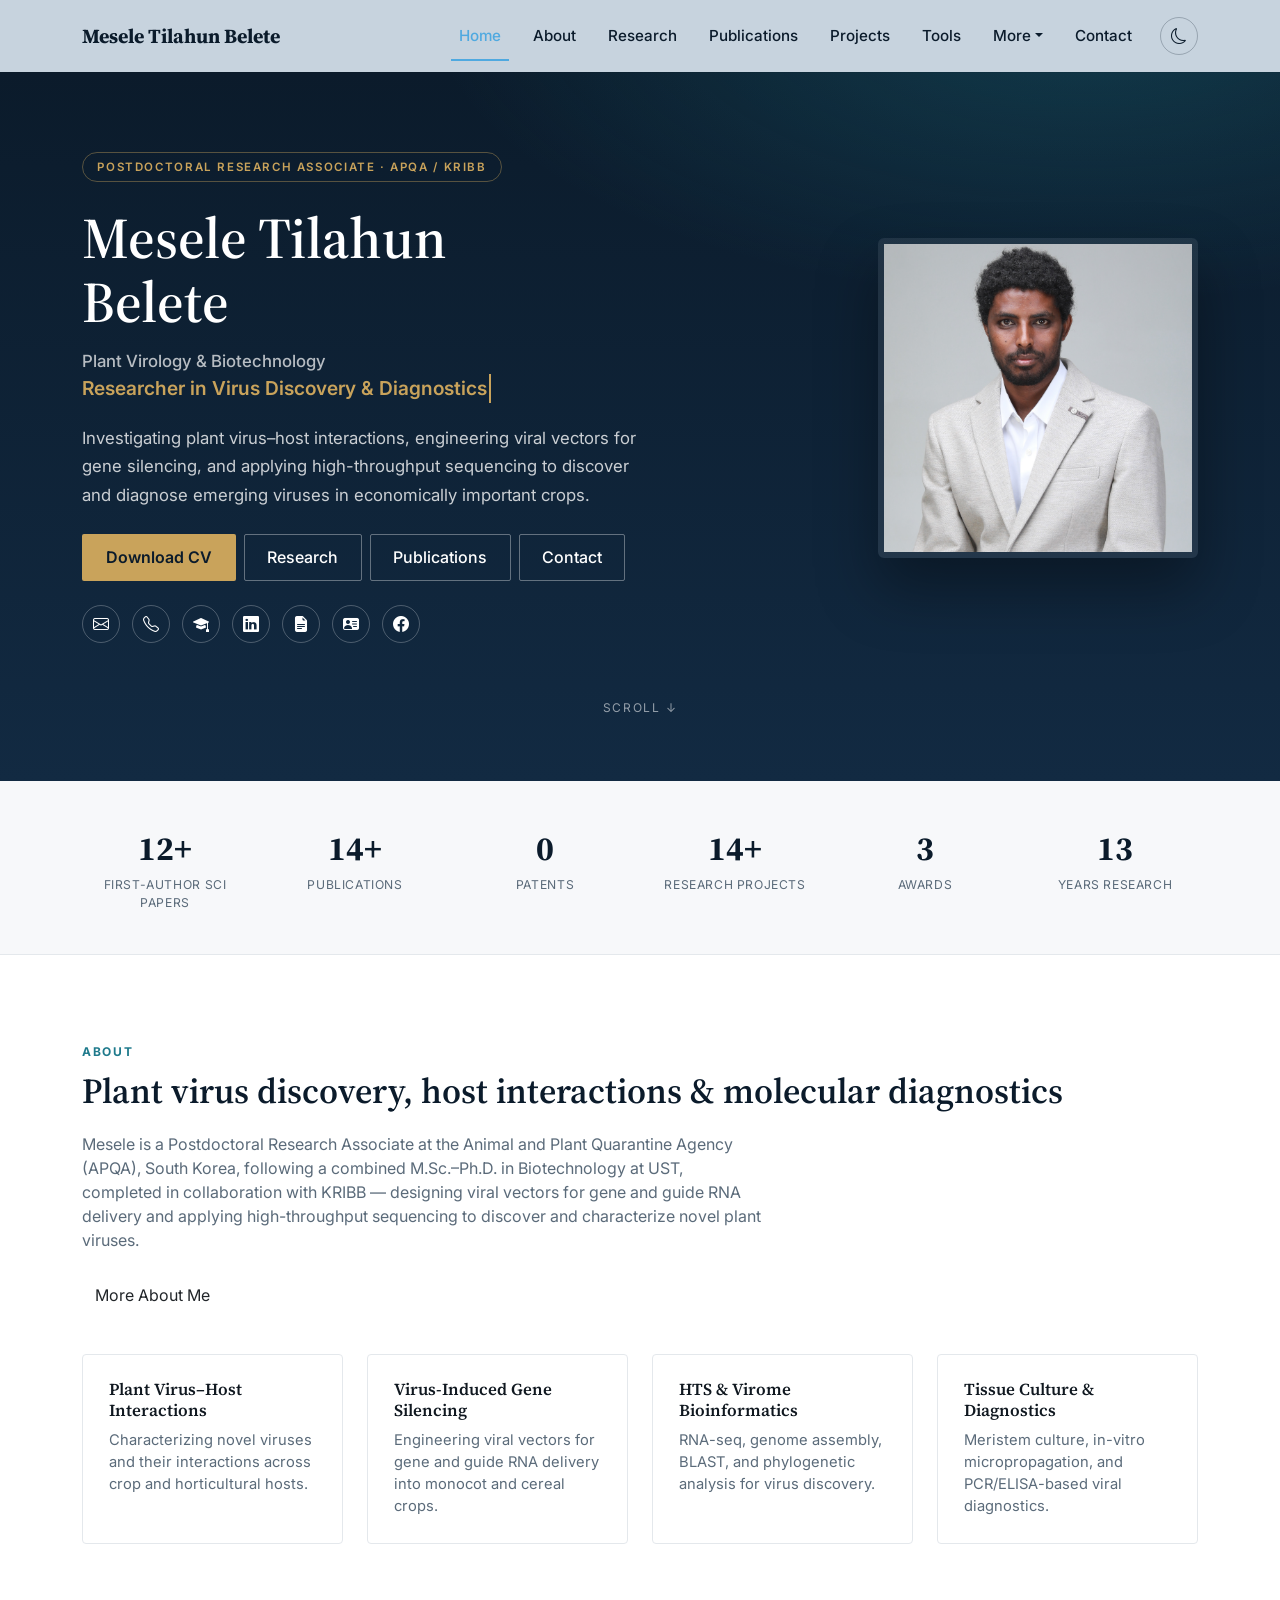
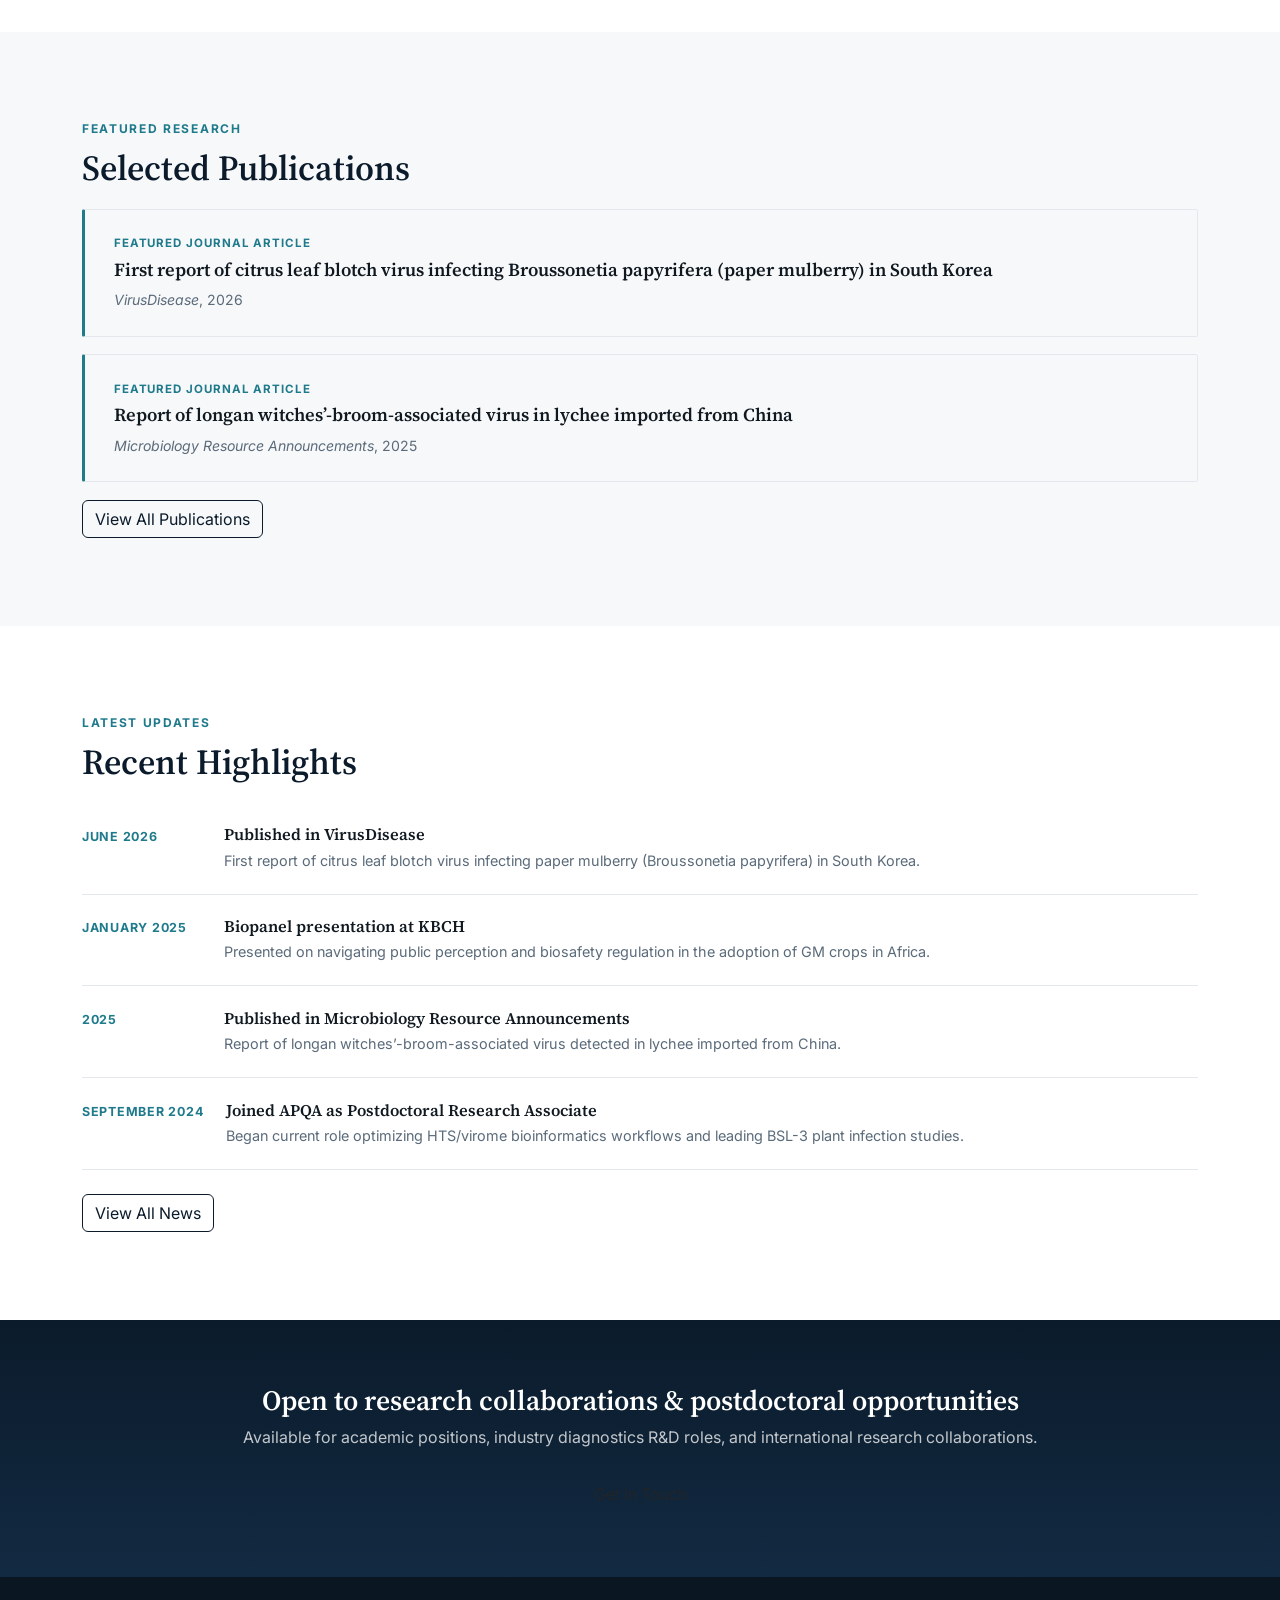
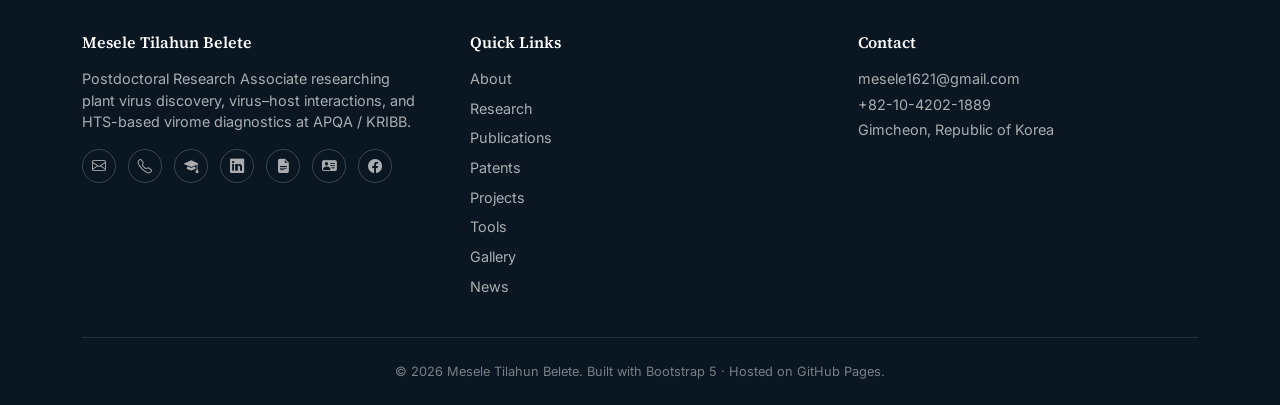
==== commit f80fbad0: "Add files via upload" ====
--- a/index.html
+++ b/index.html
@@ -1,193 +1,396 @@
-<!DOCTYPE html>
+<!doctype html>
 <html lang="en">
 <head>
-    <meta charset="UTF-8">
-    <meta name="viewport" content="width=device-width, initial-scale=1.0">
-    <meta name="description" content="Mesele Tilahun Belete - Plant Virologist & Biotechnology Researcher. Expert in virus discovery, bioinformatics, and genetic engineering.">
-    <meta name="keywords" content="Plant Virology, Bioinformatics, Biotechnology, Virus Discovery, HTS, RNA-seq, Molecular Diagnostics">
-    <meta name="author" content="Mesele Tilahun Belete">
-    
-    <!-- Open Graph / Facebook -->
-    <meta property="og:type" content="website">
-    <meta property="og:url" content="https://mesele1621.github.io/">
-    <meta property="og:title" content="Mesele Tilahun Belete | Plant Virologist & Researcher">
-    <meta property="og:description" content="Investigating plant virus–host interactions and applying high-throughput sequencing to discover emerging viruses.">
-    <meta property="og:image" content="images/profile.jpg">
-
-    <!-- Twitter -->
-    <meta property="twitter:card" content="summary_large_image">
-    <meta property="twitter:url" content="https://mesele1621.github.io/">
-    <meta property="twitter:title" content="Mesele Tilahun Belete | Plant Virologist & Researcher">
-    <meta property="twitter:description" content="Investigating plant virus–host interactions and applying high-throughput sequencing to discover emerging viruses.">
-    <meta property="twitter:image" content="images/profile.jpg">
-
-    <title>Mesele Tilahun Belete | Plant Virologist & Researcher</title>
-    
-    <!-- Fonts & Icons -->
-    <link rel="preconnect" href="https://fonts.googleapis.com">
-    <link rel="preconnect" href="https://fonts.gstatic.com" crossorigin>
-    <link href="https://fonts.googleapis.com/css2?family=Inter:wght@300;400;500;600;700;800&display=swap" rel="stylesheet">
-    <link rel="stylesheet" href="https://cdnjs.cloudflare.com/ajax/libs/font-awesome/6.4.0/css/all.min.css">
-    
-    <!-- Styles -->
-    <link rel="stylesheet" href="assets/css/main.css">
+<meta charset="UTF-8">
+<meta name="viewport" content="width=device-width, initial-scale=1.0">
+<title>Mesele Tilahun Belete | Plant Virologist & Biotechnology Researcher</title>
+<meta name="description" content="Mesele Tilahun Belete — Postdoctoral Research Associate at APQA, specializing in plant virus discovery, virus-induced gene silencing, and high-throughput sequencing-based virome diagnostics.">
+
+<link href="https://cdn.jsdelivr.net/npm/bootstrap@5.3.3/dist/css/bootstrap.min.css" rel="stylesheet">
+<link rel="stylesheet" href="https://cdn.jsdelivr.net/npm/bootstrap-icons@1.11.3/font/bootstrap-icons.css">
+<link rel="preconnect" href="https://fonts.googleapis.com">
+<link href="https://fonts.googleapis.com/css2?family=Source+Serif+4:wght@500;600;700&family=Inter:wght@400;500;600;700&display=swap" rel="stylesheet">
+
+<style>
+  :root{
+    --navy:#0b1b2b;
+    --navy-2:#122a42;
+    --accent:#1f7a8c;
+    --accent-2:#c9a35b;
+    --sky:#4fa9e0;
+    --ink:#101820;
+    --muted:#5b6b7a;
+    --paper:#f7f8fa;
+    --line:#e4e8ec;
+    --nav-bg:#c7d3de;
+  }
+  html{scroll-behavior:smooth;}
+  body{font-family:'Inter',system-ui,sans-serif;color:var(--ink);background:#fff;}
+  h1,h2,h3,.display-font{font-family:'Source Serif 4',Georgia,serif;}
+  a{text-decoration:none;}
+  section[id]{scroll-margin-top:90px;}
+
+  /* Navbar (light, matches contact page) */
+  .navbar{background:var(--nav-bg);padding:1rem 0;box-shadow:0 1px 0 rgba(0,0,0,.05);}
+  .navbar .navbar-brand{font-family:'Source Serif 4',serif;font-weight:700;color:var(--navy) !important;}
+  .navbar .nav-link{color:var(--navy) !important;font-size:.95rem;font-weight:500;margin:0 .5rem;position:relative;}
+  .navbar .nav-link.active{color:var(--sky) !important;}
+  .navbar .nav-link.active::after{content:"";position:absolute;left:0;right:0;bottom:-6px;height:2px;background:var(--sky);}
+  .navbar .dropdown-menu{border:1px solid var(--line);}
+  .navbar .dropdown-item{font-size:.9rem;}
+  .navbar .btn-outline-contact{border:1px solid rgba(11,27,43,.3);color:var(--navy);font-size:.85rem;padding:.4rem 1rem;border-radius:2px;}
+  .navbar .btn-outline-contact:hover{background:var(--navy);color:#fff;}
+  .theme-toggle{
+    width:38px;height:38px;border-radius:50%;border:1px solid rgba(11,27,43,.25);
+    display:flex;align-items:center;justify-content:center;color:var(--navy);background:transparent;
+    margin-left:.75rem;flex:0 0 auto;
+  }
+  .theme-toggle:hover{background:rgba(11,27,43,.08);}
+
+  /* Hero */
+  .hero{
+    background:radial-gradient(1100px 500px at 85% -10%, rgba(31,122,140,.35), transparent 60%),
+      linear-gradient(180deg,var(--navy) 0%, var(--navy-2) 100%);
+    color:#fff;padding:5rem 0 4rem;
+  }
+  .eyebrow{
+    display:inline-block;text-transform:uppercase;letter-spacing:.14em;font-size:.72rem;font-weight:600;
+    color:var(--accent-2);border:1px solid rgba(201,163,91,.4);padding:.35rem .9rem;border-radius:100px;margin-bottom:1.5rem;
+  }
+  .hero h1{font-size:clamp(2.3rem,5vw,3.6rem);font-weight:600;line-height:1.1;margin-bottom:0;}
+  .hero .subtitle-line{font-size:1.05rem;color:rgba(255,255,255,.7);font-weight:500;margin-top:1rem;}
+  .hero .typing-line{
+    font-size:1.2rem;color:var(--accent-2);font-weight:600;margin-bottom:1.3rem;
+  }
+  .hero .typing-line .cursor{
+    display:inline-block;width:2px;background:var(--accent-2);margin-left:2px;
+    animation:blink 1s steps(1) infinite;
+  }
+  @keyframes blink{50%{opacity:0;}}
+  .hero p.lede{color:rgba(255,255,255,.78);font-size:1.05rem;max-width:560px;line-height:1.7;}
+  .hero .btn-primary-cta{background:var(--accent-2);border:none;color:var(--navy);font-weight:600;padding:.7rem 1.5rem;border-radius:2px;}
+  .hero .btn-primary-cta:hover{background:#dbb877;color:var(--navy);}
+  .hero .btn-ghost{border:1px solid rgba(255,255,255,.35);color:#fff;font-weight:500;padding:.68rem 1.4rem;border-radius:2px;}
+  .hero .btn-ghost:hover{background:rgba(255,255,255,.08);color:#fff;}
+  .hero .socials a{
+    display:inline-flex;align-items:center;justify-content:center;width:38px;height:38px;
+    border:1px solid rgba(255,255,255,.25);border-radius:50%;color:#fff;margin-right:.5rem;font-size:1rem;
+  }
+  .hero .socials a:hover{background:var(--accent-2);border-color:var(--accent-2);color:var(--navy);}
+  .hero .portrait-wrap{position:relative;width:100%;max-width:320px;margin-left:auto;}
+  .hero .portrait-wrap img{
+    width:100%;aspect-ratio:1/1;object-fit:cover;border-radius:6px;
+    border:6px solid rgba(255,255,255,.08);box-shadow:0 30px 60px rgba(0,0,0,.35);
+  }
+  .scroll-cue{text-align:center;color:rgba(255,255,255,.55);font-size:.75rem;letter-spacing:.14em;text-transform:uppercase;margin-top:3.5rem;}
+
+  /* Stats */
+  .stats-strip{background:var(--paper);border-bottom:1px solid var(--line);padding:2.6rem 0;}
+  .stat-num{font-family:'Source Serif 4',serif;font-size:2.1rem;font-weight:700;color:var(--navy);margin-bottom:.15rem;}
+  .stat-label{font-size:.76rem;color:var(--muted);text-transform:uppercase;letter-spacing:.05em;}
+
+  .section{padding:5.5rem 0;}
+  .section-kicker{text-transform:uppercase;letter-spacing:.14em;font-size:.75rem;font-weight:700;color:var(--accent);margin-bottom:.6rem;}
+  .section-title{font-size:clamp(1.6rem,3vw,2.2rem);font-weight:600;color:var(--navy);margin-bottom:1.2rem;}
+
+  /* About cards */
+  .topic-card{border:1px solid var(--line);border-radius:4px;padding:1.6rem;height:100%;transition:.2s ease;}
+  .topic-card:hover{border-color:var(--accent);box-shadow:0 12px 30px rgba(15,40,60,.08);transform:translateY(-3px);}
+  .topic-card h5{font-family:'Source Serif 4',serif;font-weight:600;font-size:1.05rem;}
+  .topic-card p{color:var(--muted);font-size:.92rem;margin-bottom:0;}
+
+  /* Publications */
+  .pub-card{border:1px solid var(--line);border-left:3px solid var(--accent);border-radius:2px;padding:1.6rem 1.8rem;margin-bottom:1.1rem;}
+  .pub-tag{font-size:.72rem;text-transform:uppercase;letter-spacing:.08em;color:var(--accent);font-weight:700;}
+  .pub-card h4{font-family:'Source Serif 4',serif;font-size:1.15rem;font-weight:600;margin:.4rem 0 .5rem;}
+  .pub-card .pub-meta{color:var(--muted);font-size:.88rem;}
+
+  /* News */
+  .news-item{display:flex;gap:1.4rem;padding:1.4rem 0;border-bottom:1px solid var(--line);}
+  .news-date{min-width:120px;font-size:.78rem;text-transform:uppercase;letter-spacing:.06em;color:var(--accent);font-weight:700;padding-top:.15rem;}
+  .news-item h5{font-family:'Source Serif 4',serif;font-size:1.02rem;font-weight:600;margin-bottom:.3rem;}
+  .news-item p{color:var(--muted);font-size:.9rem;margin-bottom:0;}
+
+  /* CTA */
+  .cta-band{background:linear-gradient(180deg,var(--navy) 0%, var(--navy-2) 100%);color:#fff;padding:4rem 0;text-align:center;}
+  .cta-band h3{font-weight:600;margin-bottom:.5rem;}
+  .cta-band p{color:rgba(255,255,255,.75);margin-bottom:1.6rem;}
+
+  /* Footer */
+  footer{background:#0a1622;color:rgba(255,255,255,.65);padding:3.5rem 0 1.5rem;font-size:.9rem;}
+  footer h6{color:#fff;font-family:'Source Serif 4',serif;font-weight:600;margin-bottom:1rem;}
+  footer a{color:rgba(255,255,255,.65);}
+  footer a:hover{color:var(--accent-2);}
+  footer .footer-socials a{display:inline-flex;align-items:center;justify-content:center;width:34px;height:34px;border:1px solid rgba(255,255,255,.2);border-radius:50%;margin-right:.5rem;}
+  footer .foot-bottom{border-top:1px solid rgba(255,255,255,.1);margin-top:2.5rem;padding-top:1.5rem;font-size:.8rem;color:rgba(255,255,255,.45);}
+</style>
 </head>
-<body data-page="home">
-    
-    <nav class="navbar">
-        <div class="container nav-content">
-            <a href="index.html" class="nav-logo">M.T. BELETE</a>
-            <div class="nav-links">
-                <a href="index.html" class="nav-link active">Home</a>
-                <a href="about.html" class="nav-link">About</a>
-                <a href="research.html" class="nav-link">Research</a>
-                <a href="publications.html" class="nav-link">Publications</a>
-                <a href="software.html" class="nav-link">Software</a>
-                <a href="projects.html" class="nav-link">Projects</a>
-                <a href="cv.html" class="nav-link">CV</a>
-                <a href="contact.html" class="nav-link">Contact</a>
-            </div>
-            <button id="theme-toggle" aria-label="Toggle Dark Mode">
-                <i class="fas fa-moon"></i>
-            </button>
-        </div>
-    </nav>
-
-    <main>
-        <!-- Hero Section -->
-        <section class="hero container">
-            <div class="hero-content fade-in">
-                <span class="hero-pretitle">Postdoctoral Research Associate</span>
-                <h1 class="hero-title">Mesele Tilahun <br><span style="color: var(--accent);">Belete</span></h1>
-                <p class="hero-subtitle" id="hero-typing-text">
-                    Plant Virologist & Bioinformatics Researcher
-                </p>
-                <div class="hero-actions">
-                    <a href="files/CV.pdf" class="btn btn-primary"><i class="fas fa-download"></i> Download CV</a>
-                    <a href="contact.html" class="btn btn-outline">Get In Touch</a>
-                </div>
-                <div class="hero-socials" style="margin-top: 2rem; display: flex; gap: 1.5rem; font-size: 1.2rem;">
-                    <a href="#" class="social-link" id="scholar-link"><i class="fas fa-graduation-cap"></i></a>
-                    <a href="#" class="social-link" id="linkedin-link"><i class="fab fa-linkedin"></i></a>
-                    <a href="#" class="social-link" id="github-link"><i class="fab fa-github"></i></a>
-                    <a href="#" class="social-link" id="orcid-link"><i class="fab fa-orcid"></i></a>
-                </div>
-            </div>
-            <div class="hero-image fade-in">
-                <img src="images/profile.jpg" alt="Mesele Tilahun Belete">
-            </div>
-        </section>
-
-        <!-- Stats Section -->
-        <section class="stats" style="background: var(--primary-light); color: white;">
-            <div class="container stats-grid">
-                <div class="stat-item fade-in">
-                    <h2 id="stat-papers">12+</h2>
-                    <p>First-Author Papers</p>
-                </div>
-                <div class="stat-item fade-in">
-                    <h2 id="stat-publications">15</h2>
-                    <p>Total Publications</p>
-                </div>
-                <div class="stat-item fade-in">
-                    <h2 id="stat-experience">13</h2>
-                    <p>Years Research</p>
-                </div>
-                <div class="stat-item fade-in">
-                    <h2 id="stat-awards">3</h2>
-                    <p>Major Awards</p>
-                </div>
-            </div>
-        </section>
-
-        <!-- Featured Research -->
-        <section class="research-preview container">
-            <div class="section-header fade-in">
-                <h2>Research Expertise</h2>
-            </div>
-            <div class="grid" id="research-highlights" style="display: grid; grid-template-columns: repeat(auto-fit, minmax(300px, 1fr)); gap: 2rem;">
-                <!-- Dynamically populated -->
-            </div>
-            <div style="text-align: center; margin-top: 3rem;">
-                <a href="research.html" class="btn btn-outline">Explore All Research</a>
-            </div>
-        </section>
-
-        <!-- News / Recent Highlights -->
-        <section class="news container" style="background: var(--bg-card); border-radius: 20px; margin-bottom: 5rem;">
-            <div class="section-header fade-in">
-                <h2>Latest Updates</h2>
-            </div>
-            <div id="news-list" style="max-width: 800px; margin: 0 auto;">
-                <!-- Dynamically populated -->
-            </div>
-        </section>
-    </main>
-
-    <footer>
-        <div class="container">
-            <div class="footer-content">
-                <div>
-                    <h3>M.T. BELETE</h3>
-                    <p>Advancing plant health through virus discovery and biotechnology.</p>
-                </div>
-                <div>
-                    <h4>Contact</h4>
-                    <p id="footer-email"></p>
-                    <p>Gimcheon, South Korea</p>
-                </div>
-                <div>
-                    <h4>Quick Links</h4>
-                    <ul style="display: flex; flex-direction: column; gap: 0.5rem;">
-                        <li><a href="about.html">About</a></li>
-                        <li><a href="publications.html">Publications</a></li>
-                        <li><a href="software.html">Software</a></li>
-                    </ul>
-                </div>
-            </div>
-            <div class="footer-bottom">
-                <p>&copy; <span id="copyright-year"></span> Mesele Tilahun Belete. All Rights Reserved.</p>
-            </div>
-        </div>
-    </footer>
-
-    <!-- Scripts -->
-    <script src="assets/js/main.js"></script>
-    <script>
-        function renderHome(data) {
-            // Populate stats
-            document.getElementById('stat-papers').textContent = data.stats.first_author_papers;
-            document.getElementById('stat-publications').textContent = data.stats.total_publications;
-            document.getElementById('stat-experience').textContent = data.stats.years_experience;
-            document.getElementById('stat-awards').textContent = data.stats.awards;
-
-            // Populate Socials
-            document.getElementById('scholar-link').href = data.profile.social.google_scholar;
-            document.getElementById('linkedin-link').href = data.profile.social.linkedin;
-            document.getElementById('github-link').href = data.profile.social.github;
-            document.getElementById('orcid-link').href = data.profile.social.orcid;
-
-            // Populate Research Highlights (Top 3)
-            const researchContainer = document.getElementById('research-highlights');
-            data.research_themes.slice(0, 3).forEach(theme => {
-                researchContainer.innerHTML += createCard(theme.title, null, theme.description, theme.tags);
-            });
-
-            // Populate News
-            const newsContainer = document.getElementById('news-list');
-            data.news.forEach(item => {
-                newsContainer.innerHTML += `
-                    <div class="news-item fade-in" style="margin-bottom: 2rem; padding-left: 1rem; border-left: 3px solid var(--accent);">
-                        <span style="font-size: 0.8rem; font-weight: 700; color: var(--accent);">${item.date}</span>
-                        <h4 style="margin: 0.5rem 0;">${item.title}</h4>
-                        <p style="font-size: 0.9rem;">${item.content}</p>
-                    </div>
-                `;
-            });
-
-            initAnimations(); // Re-initialize animations for new elements
-            initTyping('hero-typing-text', data.profile.roles);
-        }
-    </script>
+<body>
+
+<!-- Navbar: Home / About / Research / Publications / Projects / More (dropdown) / Contact -->
+<nav class="navbar navbar-expand-lg">
+  <div class="container">
+    <a class="navbar-brand" href="#top">Mesele Tilahun Belete</a>
+    <button class="navbar-toggler" type="button" data-bs-toggle="collapse" data-bs-target="#nav">
+      <span class="navbar-toggler-icon"></span>
+    </button>
+    <div class="collapse navbar-collapse" id="nav">
+      <ul class="navbar-nav ms-auto align-items-lg-center">
+        <li class="nav-item"><a class="nav-link active" href="#top">Home</a></li>
+        <li class="nav-item"><a class="nav-link" href="about.html">About</a></li>
+        <li class="nav-item"><a class="nav-link" href="research.html">Research</a></li>
+        <li class="nav-item"><a class="nav-link" href="publications.html">Publications</a></li>
+        <li class="nav-item"><a class="nav-link" href="projects.html">Projects</a></li>
+        <li class="nav-item"><a class="nav-link" href="tools.html">Tools</a></li>
+        <li class="nav-item dropdown">
+          <a class="nav-link dropdown-toggle" href="#" role="button" data-bs-toggle="dropdown">More</a>
+          <ul class="dropdown-menu dropdown-menu-end">
+            <li><a class="dropdown-item" href="patents.html">Patents</a></li>
+            <li><a class="dropdown-item" href="gallery.html">Gallery</a></li>
+            <li><a class="dropdown-item" href="news.html">News</a></li>
+            <li><a class="dropdown-item" href="awards.html">Awards</a></li>
+            <li><a class="dropdown-item" href="teaching.html">Teaching</a></li>
+            <li><a class="dropdown-item" href="cv.html">Full CV</a></li>
+          </ul>
+        </li>
+        <li class="nav-item"><a class="nav-link" href="contact.html">Contact</a></li>
+        <li class="nav-item">
+          <button class="theme-toggle" id="themeToggle" title="Toggle theme" type="button">
+            <i class="bi bi-moon"></i>
+          </button>
+        </li>
+      </ul>
+    </div>
+  </div>
+</nav>
+
+<!-- Hero -->
+<header class="hero" id="top">
+  <div class="container">
+    <div class="row align-items-center gy-5">
+      <div class="col-lg-7">
+        <span class="eyebrow">Postdoctoral Research Associate &middot; APQA / KRIBB</span>
+        <h1>Mesele Tilahun<br>Belete</h1>
+        <div class="subtitle-line">Plant Virology &amp; Biotechnology</div>
+        <div class="typing-line">Researcher in Virus Discovery &amp; Diagnostics<span class="cursor">&nbsp;</span></div>
+        <p class="lede">Investigating plant virus&ndash;host interactions, engineering viral vectors for gene silencing, and applying high-throughput sequencing to discover and diagnose emerging viruses in economically important crops.</p>
+        <div class="d-flex flex-wrap gap-2 mt-4 mb-4">
+          <a href="files/CV.pdf" class="btn btn-primary-cta">Download CV</a>
+          <a href="research.html" class="btn btn-ghost">Research</a>
+          <a href="publications.html" class="btn btn-ghost">Publications</a>
+          <a href="contact.html" class="btn btn-ghost">Contact</a>
+        </div>
+        <div class="socials">
+          <a href="mailto:mesele1621@gmail.com" title="Email"><i class="bi bi-envelope"></i></a>
+          <a href="tel:+821042021889" title="Phone"><i class="bi bi-telephone"></i></a>
+          <a href="https://scholar.google.com/citations?hl=en&amp;user=Fv3DatsAAAAJ&amp;view_op=list_works&amp;sortby=pubdate" title="Google Scholar" target="_blank" rel="noopener"><i class="bi bi-mortarboard-fill"></i></a>
+          <a href="https://www.linkedin.com/in/mesele-tilahun-belete-8b5aa0107" title="LinkedIn" target="_blank" rel="noopener"><i class="bi bi-linkedin"></i></a>
+          <a href="https://www.researchgate.net/profile/Mesele-Belete-2?ev=prf_overview" title="ResearchGate" target="_blank" rel="noopener"><i class="bi bi-file-earmark-text-fill"></i></a>
+          <a href="https://orcid.org/0000-0002-1504-1804" title="ORCID" target="_blank" rel="noopener"><i class="bi bi-person-vcard-fill"></i></a>
+          <a href="https://www.facebook.com/mes.biot" title="Facebook" target="_blank" rel="noopener"><i class="bi bi-facebook"></i></a>
+        </div>
+      </div>
+      <div class="col-lg-5">
+        <div class="portrait-wrap">
+          <img src="images/profile.jpg" alt="Portrait of Mesele Tilahun Belete">
+        </div>
+      </div>
+    </div>
+    <div class="scroll-cue">Scroll &darr;</div>
+  </div>
+</header>
+
+<!-- Stats -->
+<section class="stats-strip">
+  <div class="container">
+    <div class="row text-center gy-4">
+      <div class="col-6 col-md-2">
+        <div class="stat-num">12+</div>
+        <div class="stat-label">First-Author SCI Papers</div>
+      </div>
+      <div class="col-6 col-md-2">
+        <div class="stat-num">14+</div>
+        <div class="stat-label">Publications</div>
+      </div>
+      <div class="col-6 col-md-2">
+        <div class="stat-num">0</div>
+        <div class="stat-label">Patents</div>
+      </div>
+      <div class="col-6 col-md-2">
+        <div class="stat-num">14+</div>
+        <div class="stat-label">Research Projects</div>
+      </div>
+      <div class="col-6 col-md-2">
+        <div class="stat-num">3</div>
+        <div class="stat-label">Awards</div>
+      </div>
+      <div class="col-6 col-md-2">
+        <div class="stat-num">13</div>
+        <div class="stat-label">Years Research</div>
+      </div>
+    </div>
+  </div>
+</section>
+
+<!-- About -->
+<section class="section" id="about">
+  <div class="container">
+    <div class="section-kicker">About</div>
+    <h2 class="section-title">Plant virus discovery, host interactions &amp; molecular diagnostics</h2>
+    <p style="color:var(--muted);max-width:680px;">Mesele is a Postdoctoral Research Associate at the Animal and Plant Quarantine Agency (APQA), South Korea, following a combined M.Sc.&ndash;Ph.D. in Biotechnology at UST, completed in collaboration with KRIBB &mdash; designing viral vectors for gene and guide RNA delivery and applying high-throughput sequencing to discover and characterize novel plant viruses.</p>
+    <a href="about.html" class="btn btn-primary-cta mt-2">More About Me</a>
+
+    <div class="row g-4 mt-3">
+      <div class="col-md-6 col-lg-3">
+        <div class="topic-card">
+          <h5>Plant Virus&ndash;Host Interactions</h5>
+          <p>Characterizing novel viruses and their interactions across crop and horticultural hosts.</p>
+        </div>
+      </div>
+      <div class="col-md-6 col-lg-3">
+        <div class="topic-card">
+          <h5>Virus-Induced Gene Silencing</h5>
+          <p>Engineering viral vectors for gene and guide RNA delivery into monocot and cereal crops.</p>
+        </div>
+      </div>
+      <div class="col-md-6 col-lg-3">
+        <div class="topic-card">
+          <h5>HTS &amp; Virome Bioinformatics</h5>
+          <p>RNA-seq, genome assembly, BLAST, and phylogenetic analysis for virus discovery.</p>
+        </div>
+      </div>
+      <div class="col-md-6 col-lg-3">
+        <div class="topic-card">
+          <h5>Tissue Culture &amp; Diagnostics</h5>
+          <p>Meristem culture, in-vitro micropropagation, and PCR/ELISA-based viral diagnostics.</p>
+        </div>
+      </div>
+    </div>
+  </div>
+</section>
+
+<!-- Selected Publications -->
+<section class="section" style="background:var(--paper);" id="publications">
+  <div class="section-kicker container">Featured Research</div>
+  <h2 class="section-title container">Selected Publications</h2>
+  <div class="container">
+    <div class="pub-card">
+      <div class="pub-tag">Featured Journal Article</div>
+      <h4>First report of citrus leaf blotch virus infecting Broussonetia papyrifera (paper mulberry) in South Korea</h4>
+      <div class="pub-meta"><em>VirusDisease</em>, 2026</div>
+    </div>
+    <div class="pub-card">
+      <div class="pub-tag">Featured Journal Article</div>
+      <h4>Report of longan witches&rsquo;-broom-associated virus in lychee imported from China</h4>
+      <div class="pub-meta"><em>Microbiology Resource Announcements</em>, 2025</div>
+    </div>
+    <a href="publications.html" class="btn btn-ghost" style="border-color:var(--navy);color:var(--navy);">View All Publications</a>
+  </div>
+</section>
+
+<!-- Recent Highlights -->
+<section class="section" id="news">
+  <div class="container">
+    <div class="section-kicker">Latest Updates</div>
+    <h2 class="section-title">Recent Highlights</h2>
+
+    <div class="news-item">
+      <div class="news-date">June 2026</div>
+      <div>
+        <h5>Published in VirusDisease</h5>
+        <p>First report of citrus leaf blotch virus infecting paper mulberry (Broussonetia papyrifera) in South Korea.</p>
+      </div>
+    </div>
+    <div class="news-item">
+      <div class="news-date">January 2025</div>
+      <div>
+        <h5>Biopanel presentation at KBCH</h5>
+        <p>Presented on navigating public perception and biosafety regulation in the adoption of GM crops in Africa.</p>
+      </div>
+    </div>
+    <div class="news-item">
+      <div class="news-date">2025</div>
+      <div>
+        <h5>Published in Microbiology Resource Announcements</h5>
+        <p>Report of longan witches&rsquo;-broom-associated virus detected in lychee imported from China.</p>
+      </div>
+    </div>
+    <div class="news-item">
+      <div class="news-date">September 2024</div>
+      <div>
+        <h5>Joined APQA as Postdoctoral Research Associate</h5>
+        <p>Began current role optimizing HTS/virome bioinformatics workflows and leading BSL-3 plant infection studies.</p>
+      </div>
+    </div>
+
+    <a href="news.html" class="btn btn-ghost mt-4" style="border-color:var(--navy);color:var(--navy);">View All News</a>
+  </div>
+</section>
+
+<!-- CTA -->
+<section class="cta-band">
+  <div class="container">
+    <h3>Open to research collaborations &amp; postdoctoral opportunities</h3>
+    <p>Available for academic positions, industry diagnostics R&amp;D roles, and international research collaborations.</p>
+    <a href="contact.html" class="btn btn-primary-cta">Get in Touch</a>
+  </div>
+</section>
+
+<!-- Footer -->
+<footer>
+  <div class="container">
+    <div class="row g-5">
+      <div class="col-lg-4">
+        <h6>Mesele Tilahun Belete</h6>
+        <p>Postdoctoral Research Associate researching plant virus discovery, virus&ndash;host interactions, and HTS-based virome diagnostics at APQA / KRIBB.</p>
+        <div class="footer-socials mt-3">
+          <a href="mailto:mesele1621@gmail.com" title="Email"><i class="bi bi-envelope"></i></a>
+          <a href="tel:+821042021889" title="Phone"><i class="bi bi-telephone"></i></a>
+          <a href="https://scholar.google.com/citations?hl=en&amp;user=Fv3DatsAAAAJ&amp;view_op=list_works&amp;sortby=pubdate" title="Google Scholar" target="_blank" rel="noopener"><i class="bi bi-mortarboard-fill"></i></a>
+          <a href="https://www.linkedin.com/in/mesele-tilahun-belete-8b5aa0107" title="LinkedIn" target="_blank" rel="noopener"><i class="bi bi-linkedin"></i></a>
+          <a href="https://www.researchgate.net/profile/Mesele-Belete-2?ev=prf_overview" title="ResearchGate" target="_blank" rel="noopener"><i class="bi bi-file-earmark-text-fill"></i></a>
+          <a href="https://orcid.org/0000-0002-1504-1804" title="ORCID" target="_blank" rel="noopener"><i class="bi bi-person-vcard-fill"></i></a>
+          <a href="https://www.facebook.com/mes.biot" title="Facebook" target="_blank" rel="noopener"><i class="bi bi-facebook"></i></a>
+        </div>
+      </div>
+      <div class="col-lg-4">
+        <h6>Quick Links</h6>
+        <div class="d-flex flex-column gap-2">
+          <a href="about.html">About</a>
+          <a href="research.html">Research</a>
+          <a href="publications.html">Publications</a>
+          <a href="patents.html">Patents</a>
+          <a href="projects.html">Projects</a>
+          <a href="tools.html">Tools</a>
+          <a href="gallery.html">Gallery</a>
+          <a href="news.html">News</a>
+        </div>
+      </div>
+      <div class="col-lg-4">
+        <h6>Contact</h6>
+        <p class="mb-1"><a href="mailto:mesele1621@gmail.com">mesele1621@gmail.com</a></p>
+        <p class="mb-1">+82-10-4202-1889</p>
+        <p class="mb-1">Gimcheon, Republic of Korea</p>
+      </div>
+    </div>
+    <div class="foot-bottom text-center">
+      &copy; <span id="year"></span> Mesele Tilahun Belete. Built with Bootstrap 5 &middot; Hosted on GitHub Pages.
+    </div>
+  </div>
+</footer>
+
+<script src="https://cdn.jsdelivr.net/npm/bootstrap@5.3.3/dist/js/bootstrap.bundle.min.js"></script>
+<script>
+  document.getElementById('year').textContent = new Date().getFullYear();
+
+  // simple light/dark toggle (visual only, matches the moon icon in the nav)
+  const toggle = document.getElementById('themeToggle');
+  const icon = toggle.querySelector('i');
+  toggle.addEventListener('click', () => {
+    document.body.classList.toggle('dark-mode');
+    const isDark = document.body.classList.contains('dark-mode');
+    icon.className = isDark ? 'bi bi-sun' : 'bi bi-moon';
+  });
+</script>
 </body>
 </html>
